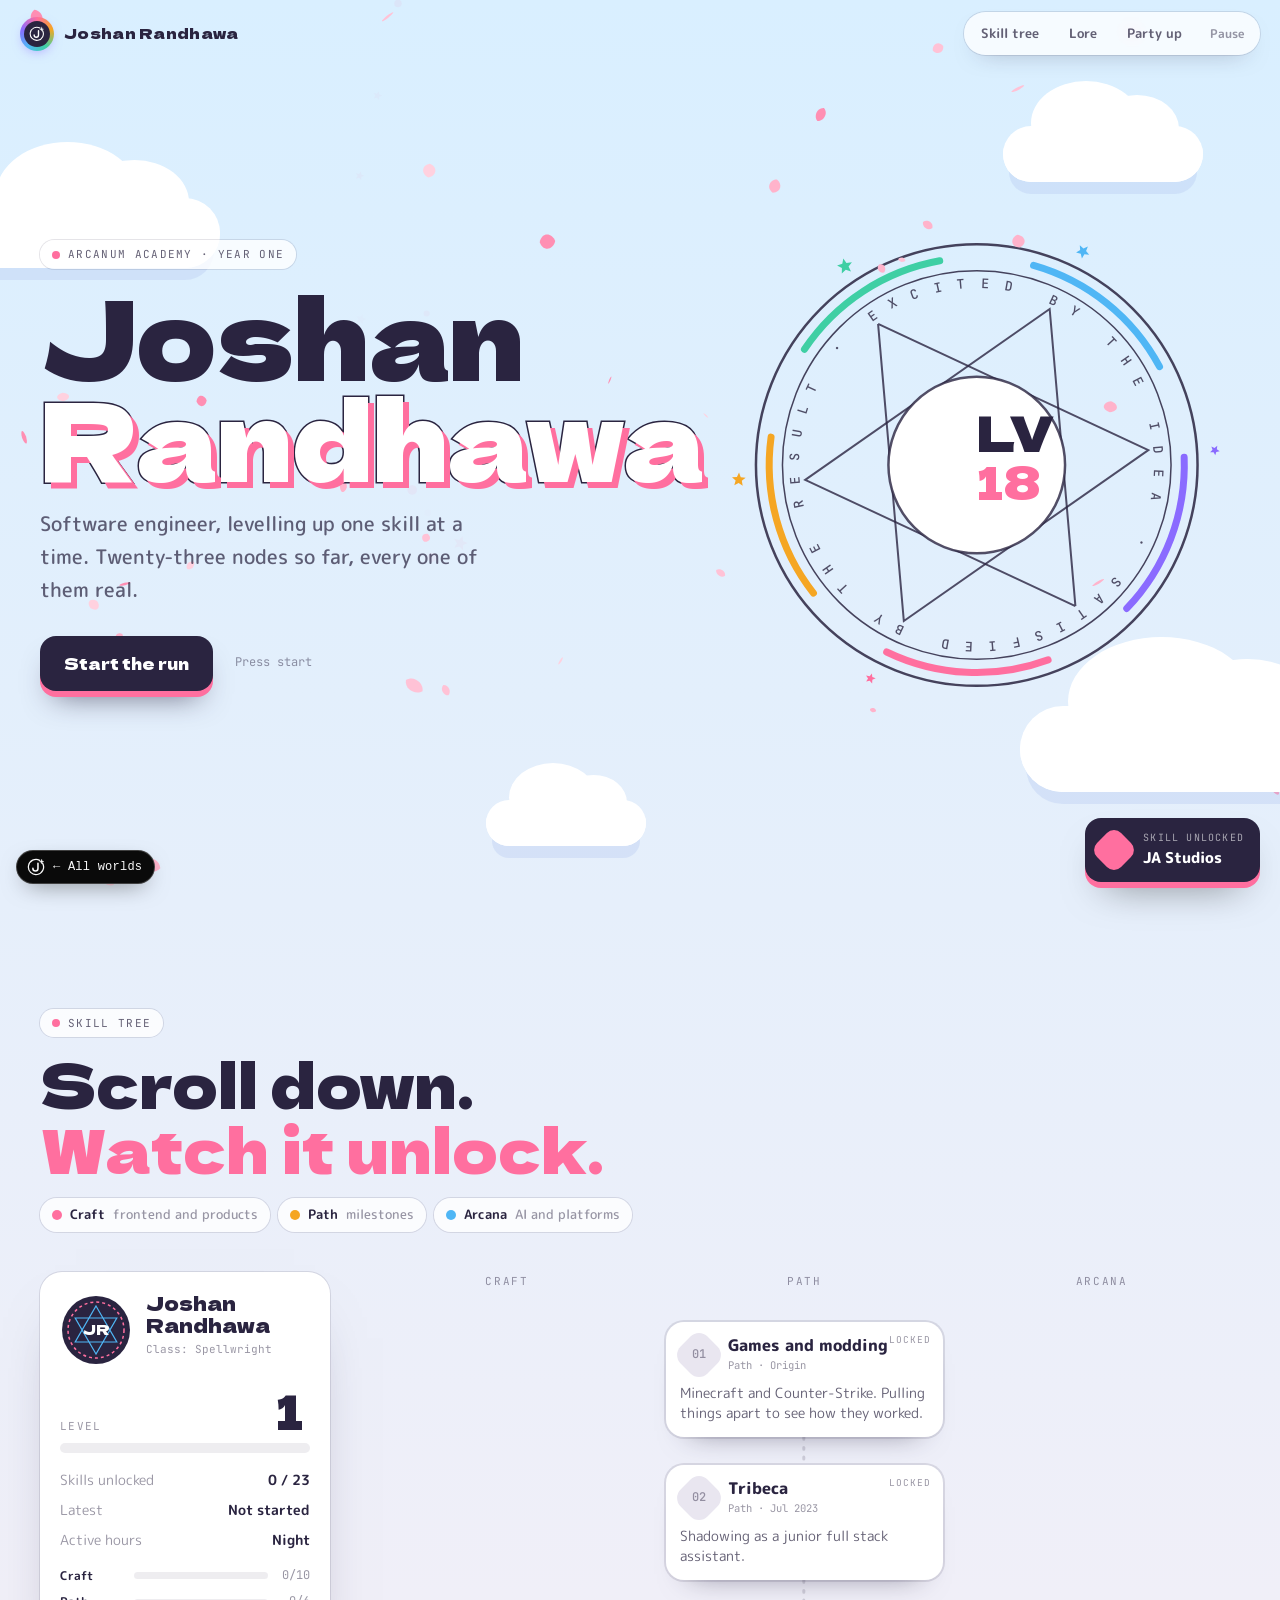
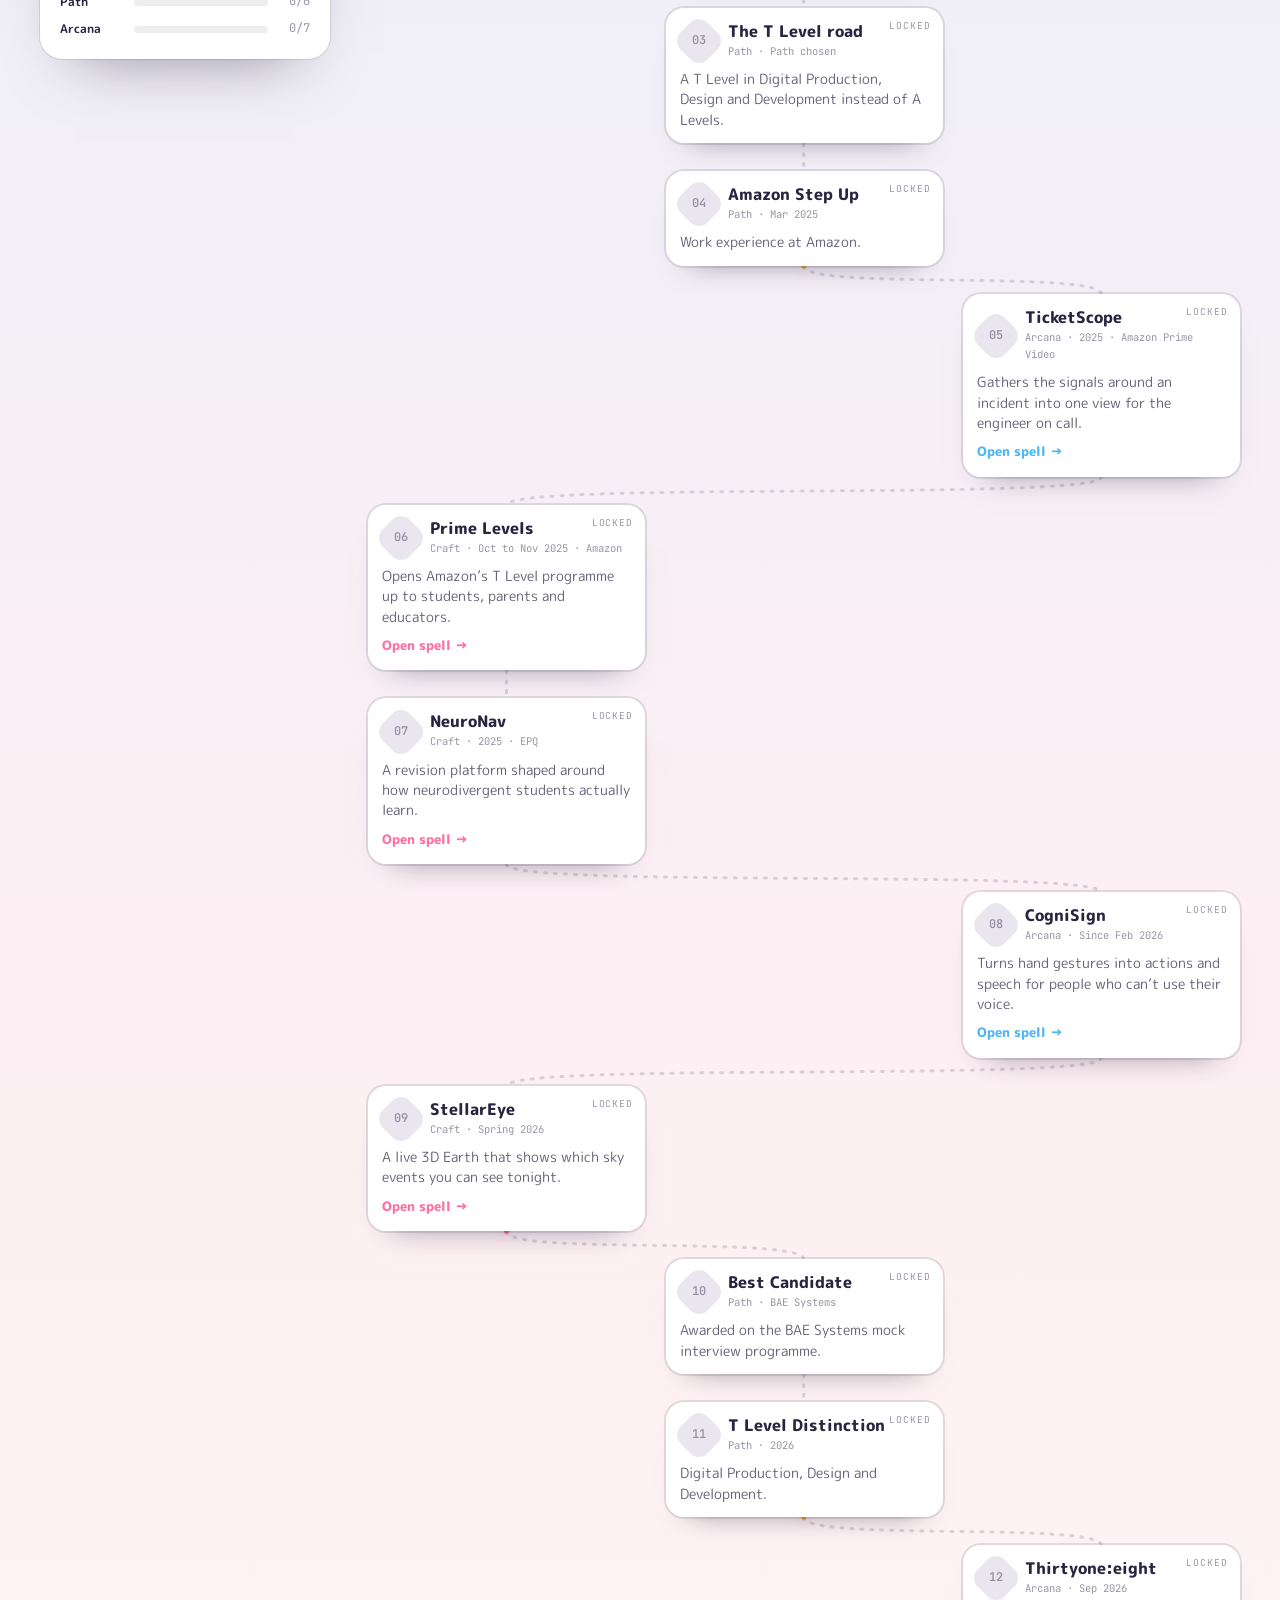
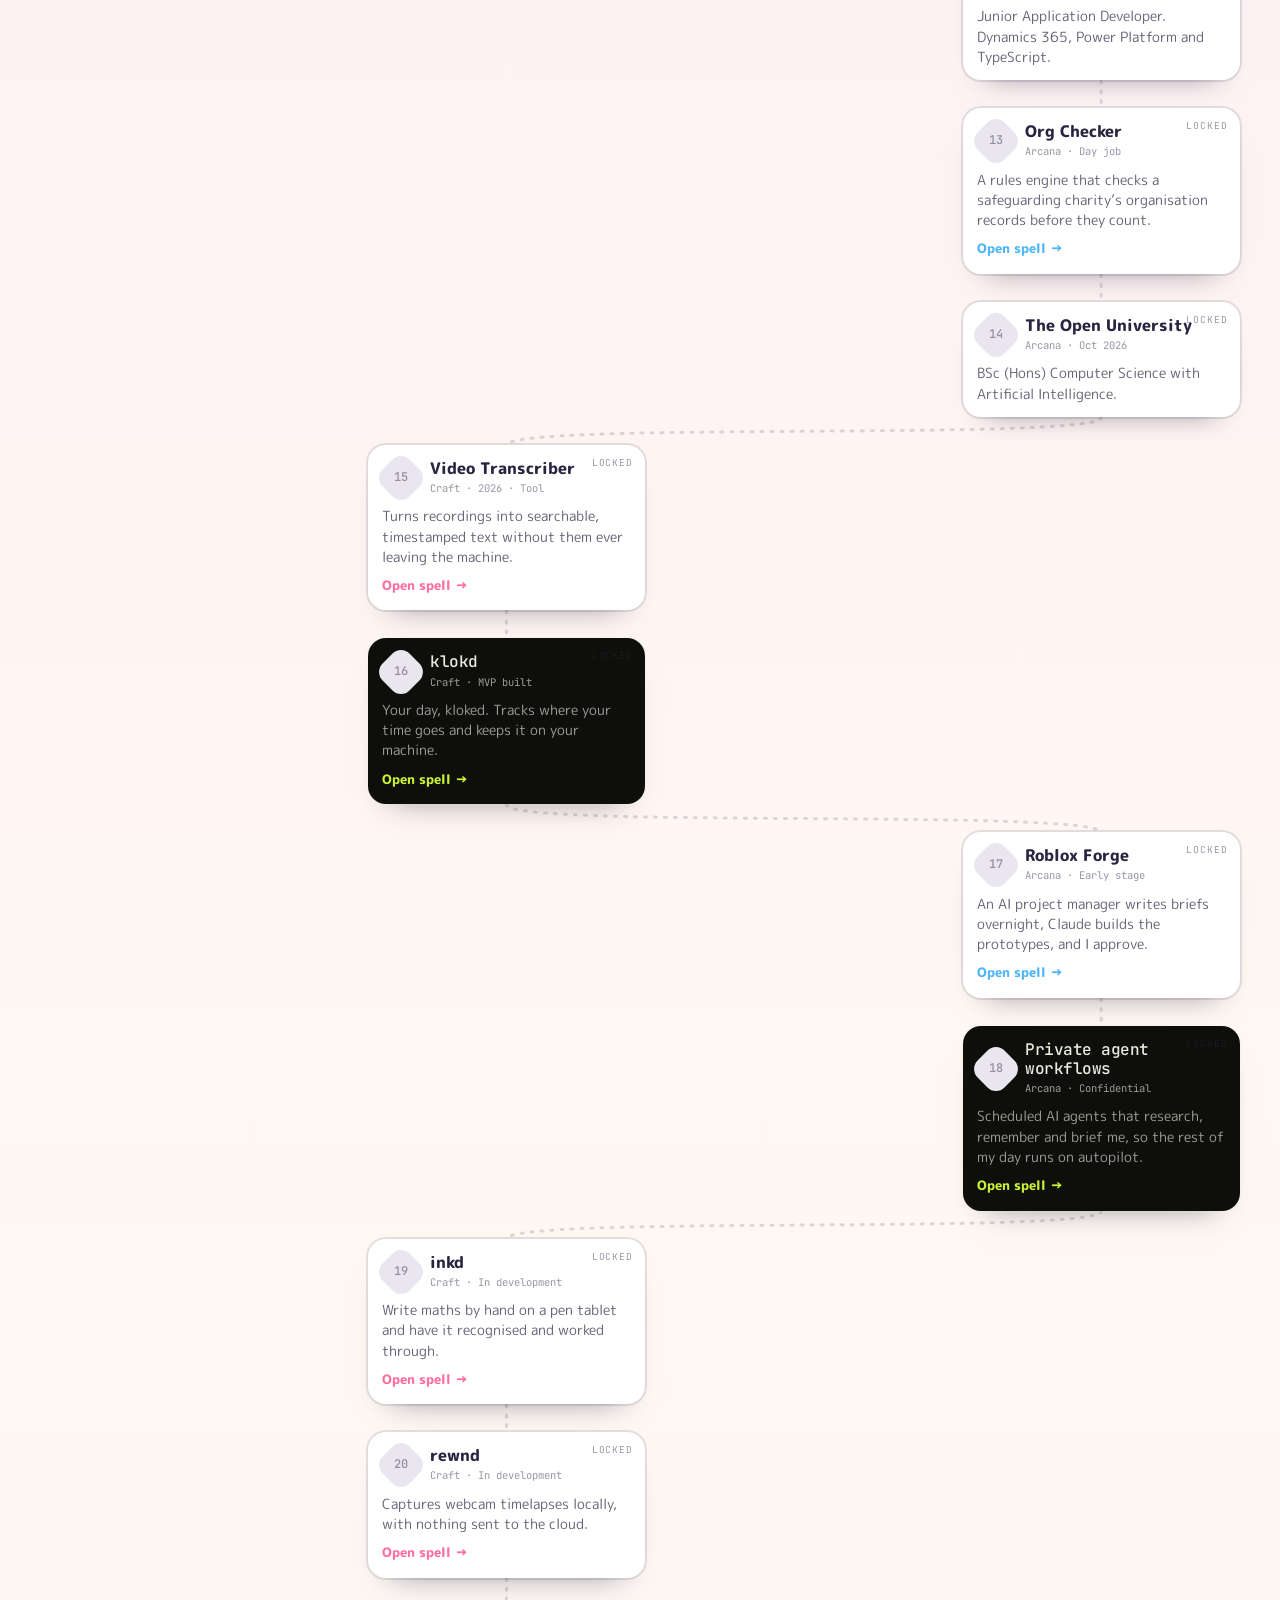
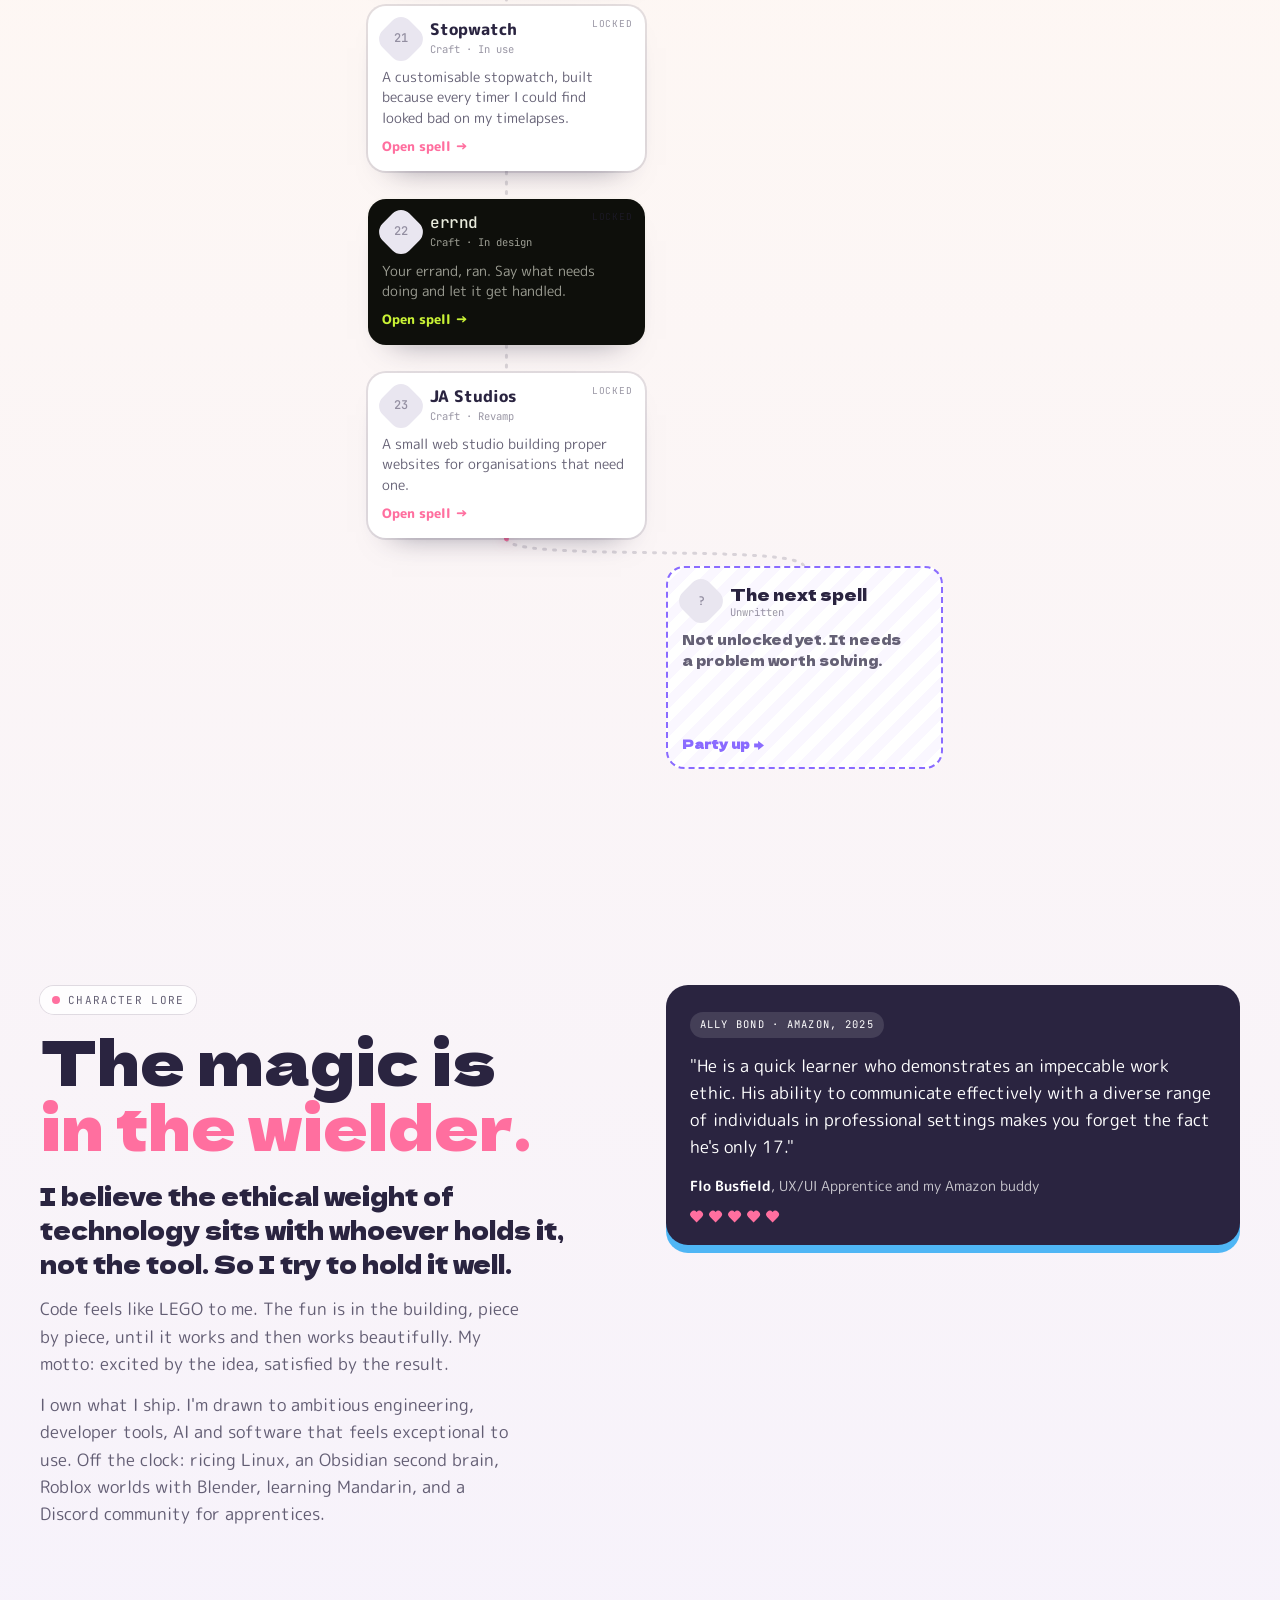
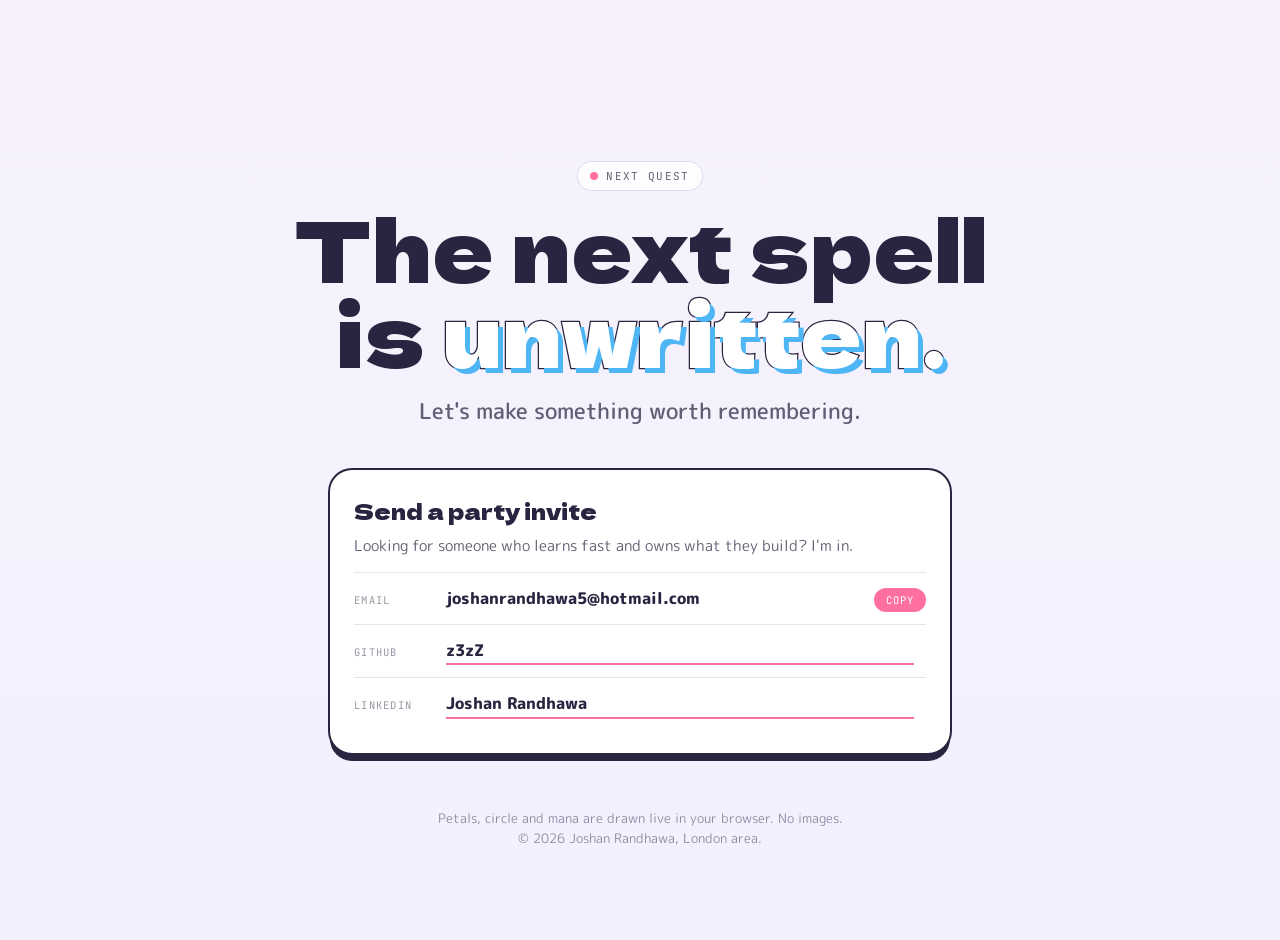
==== academy.html @ 3e271ada "Add Stopwatch and a confidential private-agent-workflows card to every world - Stopwatch: small proj" ====
<!doctype html>
<html lang="en">
<head>
<meta charset="utf-8">
<meta name="viewport" content="width=device-width, initial-scale=1, viewport-fit=cover">
<link rel="icon" type="image/svg+xml" href="data:image/svg+xml,%3Csvg%20xmlns%3D%22http%3A//www.w3.org/2000/svg%22%20viewBox%3D%220%200%2032%2032%22%3E%3Cstyle%3Eg%7Bstroke%3A%230a0a0a%7D.s%7Bfill%3A%230a0a0a%7D%40media%20%28prefers-color-scheme%3Adark%29%7Bg%7Bstroke%3A%23fafafa%7D.s%7Bfill%3A%23fafafa%7D%7D%3C/style%3E%3Cg%20fill%3D%22none%22%20stroke-linecap%3D%22round%22%20stroke-linejoin%3D%22round%22%20stroke-width%3D%222.6%22%3E%3Cpath%20d%3D%22M22.5%204.2A13.5%2013.5%200%201%200%2027.8%209.5%22%20stroke-width%3D%223.2%22/%3E%3Cpath%20d%3D%22M26%202.5l1.1%202.9%202.9%201.1-2.9%201.1-1.1%202.9-1.1-2.9-2.9-1.1%202.9-1.1z%22%20class%3D%22s%22%20stroke-width%3D%22.6%22/%3E%3Cpath%20d%3D%22M19.5%209.5V18.5a4.5%204.5%200%200%201-9%200%22%20stroke-width%3D%223.2%22/%3E%3C/g%3E%3C/svg%3E">
<style>body{margin:0}img{max-width:100%}[hidden]{display:none!important}</style>
<title>Arcanum Academy</title>
<meta name="theme-color" content="#b08a5b">
<link rel="apple-touch-icon" href="/apple-touch-icon.png">
<meta property="og:type" content="website">
<meta property="og:site_name" content="joshan.dev">
<meta property="og:title" content="Academy · Joshan Randhawa">
<meta property="og:description" content="An anime skill tree that unlocks as you scroll and levels you up to twenty-three. One of nine portfolio worlds by Joshan Randhawa.">
<meta property="og:url" content="https://joshan.dev/academy.html">
<meta property="og:image" content="https://joshan.dev/og/academy.png">
<meta property="og:image:width" content="1200">
<meta property="og:image:height" content="630">
<meta property="og:image:alt" content="Academy · Joshan Randhawa">
<meta name="twitter:card" content="summary_large_image">
<meta name="twitter:title" content="Academy · Joshan Randhawa">
<meta name="twitter:description" content="An anime skill tree that unlocks as you scroll and levels you up to twenty-three. One of nine portfolio worlds by Joshan Randhawa.">
<meta name="twitter:image" content="https://joshan.dev/og/academy.png">

<meta name="claude:viewport-fit-sides" content="cover">
<meta name="description" content="Joshan Randhawa, software engineer. A skill tree that unlocks as you scroll, from first mod to level 23.">
<link rel="preconnect" href="https://fonts.googleapis.com">
<link rel="preconnect" href="https://fonts.gstatic.com" crossorigin>
<link rel="stylesheet" href="https://fonts.googleapis.com/css2?family=Dela+Gothic+One&family=JetBrains+Mono:wght@400;500&family=M+PLUS+Rounded+1c:wght@400;500;700;800&display=swap">
<style>
/* Layout: an anime title card, then one long skill tree in three branches (Craft, Path, Arcana). Mana flows down the
   tree as you scroll and each node unlocks when it reaches you; the character card beside it levels from 1 to 18.
   Pastel sky, cel-shaded clouds and drifting petals, drawn on canvas. */
:root{
  --cream:#fff8f2;
  --cream-2:#fdeff4;
  --ink:#2a2440;
  --ink-dim:rgba(42,36,64,.72);
  --ink-faint:rgba(42,36,64,.48);
  --rule:rgba(42,36,64,.12);
  --card:#ffffff;
  --sakura:#ff6f9f;
  --sky:#4fb6f5;
  --gold:#f5a623;
  --mint:#3fcfa4;
  --violet:#8a6bff;
  --f-display:"Dela Gothic One","Arial Black",system-ui,sans-serif;
  --f-body:"M PLUS Rounded 1c",system-ui,-apple-system,"Segoe UI",Roboto,sans-serif;
  --f-mono:"JetBrains Mono",ui-monospace,SFMono-Regular,Menlo,monospace;
  --gutter:max(20px, env(safe-area-inset-left, 0px));
  --gutter-r:max(20px, env(safe-area-inset-right, 0px));
  color-scheme:light;
}
*{box-sizing:border-box}
html{background:var(--cream);scroll-behavior:smooth}
body{background:var(--cream);color:var(--ink);font-family:var(--f-body);font-size:16px;line-height:1.65;-webkit-font-smoothing:antialiased;overflow-x:hidden;
  background-image:linear-gradient(180deg,#d9efff 0%,#fdeff4 34%,var(--cream) 60%,#f3f0ff 100%)}
::selection{background:rgba(255,111,159,.25)}
a{color:inherit}
:focus-visible{outline:3px solid var(--violet);outline-offset:3px;border-radius:6px}
#fx{position:fixed;inset:0;width:100%;height:100%;z-index:1;pointer-events:none}
main{position:relative;z-index:2}
.skip{position:absolute;left:var(--gutter);top:-60px;z-index:60;background:var(--ink);color:#fff;padding:10px 14px;font-size:14px;text-decoration:none}
.skip:focus{top:calc(env(safe-area-inset-top,0px) + 12px)}

.nav{position:fixed;top:0;left:0;right:0;z-index:30;display:flex;align-items:center;justify-content:space-between;gap:16px;
  padding-top:calc(env(safe-area-inset-top,0px) + 12px);padding-bottom:12px;padding-left:var(--gutter);padding-right:var(--gutter-r)}
.mark{display:flex;align-items:center;gap:10px;text-decoration:none;font-family:var(--f-display);font-size:15px;letter-spacing:.02em;white-space:nowrap}
.mark .em{width:34px;height:34px;border-radius:50%;display:grid;place-items:center;background:conic-gradient(from 0deg,var(--sakura),var(--gold),var(--mint),var(--sky),var(--violet),var(--sakura));color:#fff;font-size:12px;box-shadow:0 4px 12px -4px rgba(138,107,255,.6)}
.mark .em span{width:26px;height:26px;border-radius:50%;background:var(--ink);display:grid;place-items:center}
.pill{display:flex;align-items:center;gap:6px;list-style:none;margin:0;padding:5px;border-radius:99px;background:rgba(255,255,255,.75);box-shadow:0 0 0 1px var(--rule),0 10px 24px -16px rgba(42,36,64,.5);backdrop-filter:blur(8px)}
.pill a{display:block;font-weight:700;font-size:13px;text-decoration:none;color:var(--ink-dim);padding:6px 12px;border-radius:99px}
.pill a:hover{color:var(--ink)}
.pill a[aria-current="true"]{background:var(--ink);color:#fff}
@media (max-width:640px){.mark .name{display:none}.pill a{font-size:12px;padding:5px 9px}.pill .opt{display:none}}

section{position:relative;overflow-x:clip;padding-left:var(--gutter);padding-right:var(--gutter-r)}
.wrap{max-width:1200px;margin:0 auto;width:100%}
.eyebrow{display:inline-flex;align-items:center;gap:8px;margin:0 0 14px;padding:5px 12px;border-radius:99px;background:rgba(255,255,255,.8);font-family:var(--f-mono);font-size:11px;letter-spacing:.12em;text-transform:uppercase;color:var(--ink-dim);box-shadow:0 0 0 1px var(--rule)}
.eyebrow i{width:8px;height:8px;border-radius:50%;background:var(--sakura)}
h2.sec{font-family:var(--f-display);font-weight:400;font-size:clamp(34px,4.8vw,64px);line-height:1.05;margin:0;text-wrap:balance}
h2.sec em{font-style:normal;color:var(--sakura)}
.lead{color:var(--ink-dim);font-size:17px;max-width:48ch;margin:14px 0 0}

/* title card */
#title{min-height:100svh;display:flex;align-items:center;padding-block:100px 70px}
.clouds{position:absolute;inset:0;pointer-events:none;overflow:hidden}
.cl{position:absolute;background:#fff;border-radius:999px;box-shadow:0 -10px 0 0 #fff inset,0 18px 0 -6px rgba(180,200,240,.35);transform:translateY(calc(var(--sy,0) * var(--d,0.2) * -1px))}
.cl::before,.cl::after{content:"";position:absolute;background:#fff;border-radius:50%}
.cl::before{width:55%;height:150%;left:14%;bottom:30%}
.cl::after{width:42%;height:120%;right:12%;bottom:35%}
.title{position:relative;display:grid;grid-template-columns:minmax(0,1.1fr) minmax(0,.9fr);gap:30px;align-items:center}
.title h1{font-family:var(--f-display);font-weight:400;font-size:clamp(52px,8.6vw,128px);line-height:.92;letter-spacing:-.01em;margin:0}
.title h1 .a{display:block;color:var(--ink)}
.title h1 .b{display:block;color:#fff;-webkit-text-stroke:3px var(--ink);paint-order:stroke fill;text-shadow:6px 6px 0 var(--sakura)}
.title .sub{font-size:clamp(17px,1.6vw,20px);color:var(--ink-dim);margin:22px 0 0;max-width:34ch;font-weight:500}
.cta{display:flex;flex-wrap:wrap;align-items:center;gap:12px 22px;margin-top:30px}
.start{display:inline-flex;align-items:center;gap:10px;padding:14px 24px;border-radius:16px;background:var(--ink);color:#fff;font-family:var(--f-display);font-size:16px;text-decoration:none;box-shadow:0 6px 0 var(--sakura),0 18px 30px -14px rgba(42,36,64,.7);transition:transform .15s,box-shadow .15s}
.start:hover{transform:translateY(2px);box-shadow:0 4px 0 var(--sakura),0 14px 26px -14px rgba(42,36,64,.7)}
.start:active{transform:translateY(6px);box-shadow:0 0 0 var(--sakura)}
.press{font-family:var(--f-mono);font-size:12px;color:var(--ink-faint);animation:blink 1.4s steps(1) infinite}
@keyframes blink{0%,60%{opacity:1}61%,100%{opacity:.25}}
.circle-slot{aspect-ratio:1;width:100%;max-width:480px;justify-self:center}
@media (max-width:860px){.title{grid-template-columns:1fr}.circle-slot{max-width:300px;grid-row:1;margin-bottom:-10px}}

/* tree */
#tree{padding-block:12vh}
.treehead{max-width:640px;margin-bottom:40px}
.legend{display:flex;flex-wrap:wrap;gap:8px;margin:18px 0 0;padding:0;list-style:none}
.legend li{display:flex;align-items:center;gap:8px;padding:6px 12px;border-radius:99px;background:rgba(255,255,255,.8);box-shadow:0 0 0 1px var(--rule);font-weight:700;font-size:13px}
.legend li i{width:10px;height:10px;border-radius:50%;background:var(--bc)}
.legend li span{font-weight:500;color:var(--ink-faint)}
.treegrid{display:grid;grid-template-columns:290px minmax(0,1fr);gap:clamp(20px,3vw,44px);align-items:start}
.char{position:sticky;top:84px;padding:20px;border-radius:22px;background:var(--card);box-shadow:0 0 0 1px var(--rule),0 30px 60px -36px rgba(42,36,64,.55)}
.char .top{display:flex;align-items:center;gap:14px}
.char svg{width:72px;height:72px;flex:0 0 72px}
.char h3{margin:0;font-family:var(--f-display);font-weight:400;font-size:20px;line-height:1.1}
.char .cls{font-family:var(--f-mono);font-size:11px;color:var(--ink-faint);margin-top:4px}
.lv{display:flex;align-items:baseline;justify-content:space-between;margin-top:18px}
.lv span{font-family:var(--f-mono);font-size:11px;letter-spacing:.12em;text-transform:uppercase;color:var(--ink-faint)}
.lv b{font-family:var(--f-display);font-weight:400;font-size:46px;line-height:1;font-variant-numeric:tabular-nums}
.lv b.bump{animation:bump .5s cubic-bezier(.3,1.6,.5,1)}
@keyframes bump{0%{transform:scale(1)}40%{transform:scale(1.35);color:var(--sakura)}100%{transform:scale(1)}}
.xp{height:10px;border-radius:6px;background:rgba(42,36,64,.08);overflow:hidden;margin-top:8px}
.xp i{display:block;height:100%;width:0;border-radius:6px;background:linear-gradient(90deg,var(--sakura),var(--gold),var(--mint),var(--sky));transition:width .5s}
.stats{margin:16px 0 0;display:grid;gap:8px}
.stats div{display:flex;justify-content:space-between;gap:10px;font-size:13.5px}
.stats dt{color:var(--ink-faint)}
.stats dd{margin:0;font-weight:700;text-align:right}
.bars{margin-top:14px;display:grid;gap:7px}
.bars div{display:grid;grid-template-columns:66px minmax(0,1fr) 34px;gap:8px;align-items:center;font-size:12px;font-weight:700}
.bars .t{height:7px;border-radius:4px;background:rgba(42,36,64,.08);overflow:hidden}
.bars .t i{display:block;height:100%;width:0;background:var(--bc);border-radius:4px;transition:width .5s}
.bars em{font-style:normal;font-family:var(--f-mono);font-weight:400;color:var(--ink-faint);text-align:right;font-variant-numeric:tabular-nums}

.tree{position:relative;list-style:none;margin:0;padding:0;display:grid;grid-template-columns:repeat(3,minmax(0,1fr));column-gap:clamp(12px,1.6vw,22px);row-gap:28px}
.tree svg.links{position:absolute;inset:0;width:100%;height:100%;overflow:visible;pointer-events:none}
.tree svg .base{fill:none;stroke:rgba(42,36,64,.16);stroke-width:3;stroke-dasharray:2 8;stroke-linecap:round}
.tree svg .flow{fill:none;stroke-width:5;stroke-linecap:round;filter:drop-shadow(0 0 6px rgba(255,111,159,.7))}
.colhead{grid-row:1;text-align:center;font-family:var(--f-mono);font-size:11px;letter-spacing:.14em;text-transform:uppercase;color:var(--ink-faint);padding-bottom:4px}
.node{position:relative;z-index:1;grid-column:var(--col);grid-row:var(--row)}
.nc{all:unset;box-sizing:border-box;display:block;width:100%;padding:14px 14px 13px;border-radius:18px;background:var(--card);box-shadow:0 0 0 2px var(--rule),0 18px 30px -24px rgba(42,36,64,.6);transition:box-shadow .3s,transform .3s}
button.nc{cursor:pointer}
button.nc:hover{transform:translateY(-3px)}
button.nc:focus-visible{outline:3px solid var(--violet);outline-offset:3px}
.nc .hd{display:flex;align-items:center;gap:10px}
.gem{flex:0 0 38px;width:38px;height:38px;border-radius:12px;display:grid;place-items:center;background:#e9e6f0;color:rgba(42,36,64,.45);font-family:var(--f-mono);font-size:12px;font-weight:500;transform:rotate(45deg);transition:background .4s,color .4s,box-shadow .4s}
.gem span{transform:rotate(-45deg)}
.nc h3{margin:0;font-weight:800;font-size:16px;line-height:1.2}
.nc .mt{display:block;font-family:var(--f-mono);font-size:10.5px;color:var(--ink-faint);margin-top:2px}
.nc p{margin:9px 0 0;font-size:13.5px;line-height:1.5;color:var(--ink-dim)}
.nc .op{display:inline-block;margin-top:9px;font-weight:800;font-size:12.5px;color:var(--bc)}
.nc .op::after{content:" \2192"}
.lock{position:absolute;top:10px;right:12px;font-family:var(--f-mono);font-size:9.5px;letter-spacing:.1em;text-transform:uppercase;color:var(--ink-faint)}
.node.on .nc{box-shadow:0 0 0 2px var(--bc),0 0 0 6px color-mix(in srgb,var(--bc) 18%,transparent),0 18px 30px -20px color-mix(in srgb,var(--bc) 80%,#000)}
.node.on .gem{background:var(--bc);color:#fff;box-shadow:0 0 18px color-mix(in srgb,var(--bc) 70%,transparent)}
.node.on .lock{display:none}
.node.pop .nc{animation:pop .55s cubic-bezier(.3,1.6,.5,1)}
@keyframes pop{0%{transform:scale(.94)}50%{transform:scale(1.04)}100%{transform:scale(1)}}
.node.final .nc{background:repeating-linear-gradient(135deg,#fff 0 10px,#faf7ff 10px 20px);border:2px dashed var(--violet);box-shadow:none}
.node.final h3{font-family:var(--f-display);font-weight:400}
.b-c{--bc:var(--sakura)}.b-p{--bc:var(--gold)}.b-a{--bc:var(--sky)}
.nc.dkp{background:#0e0f0b;color:#e9ebdd;--rule:rgba(233,235,221,.16)}
.nc.dkp p,.nc.dkp .mt{color:rgba(233,235,221,.65)}
.nc.dkp h3{font-family:var(--f-mono);font-weight:500;letter-spacing:-.03em}
.node.on .nc.dkp{box-shadow:0 0 0 2px #c8f135,0 0 0 6px rgba(200,241,53,.18),0 18px 30px -20px #000}
.node.on .nc.dkp .gem{background:#c8f135;color:#0e0f0b}
.nc.dkp .op{color:#c8f135}
@media (max-width:980px){.treegrid{grid-template-columns:1fr}
  .char{position:sticky;top:62px;z-index:10;padding:10px 14px;border-radius:16px;display:grid;grid-template-columns:auto minmax(0,1fr) auto;gap:12px;align-items:center}
  .char .top svg{width:40px;height:40px;flex-basis:40px}.char .top div{display:none}
  .char .lv{margin:0;flex-direction:column;align-items:flex-end;grid-column:3;grid-row:1}.char .lv b{font-size:28px}
  .char .xp{grid-column:2;grid-row:1;margin:0}
  .char .stats,.char .bars{display:none}}
@media (max-width:720px){
  .tree{grid-template-columns:1fr;row-gap:18px;padding-left:26px}
  .colhead{display:none}
  .node{grid-column:1!important;grid-row:auto!important}
  .tree svg.links{display:none}
  .tree::before{content:"";position:absolute;left:8px;top:0;bottom:0;width:3px;border-radius:2px;background:rgba(42,36,64,.12)}
  .tree::after{content:"";position:absolute;left:8px;top:0;width:3px;height:var(--flowh,0px);border-radius:2px;background:linear-gradient(var(--sakura),var(--gold),var(--sky))}
  .node::before{content:"";position:absolute;left:-23px;top:22px;width:11px;height:11px;border-radius:50%;background:#fff;box-shadow:0 0 0 3px var(--rule)}
  .node.on::before{background:var(--bc);box-shadow:0 0 0 3px color-mix(in srgb,var(--bc) 30%,transparent)}
}

/* lore */
#lore{padding-block:12vh}
.lore{display:grid;grid-template-columns:minmax(0,1fr) minmax(0,1fr);gap:clamp(24px,4vw,60px);align-items:start}
.lore .big{font-family:var(--f-display);font-weight:400;font-size:clamp(20px,1.9vw,26px);line-height:1.4;margin:22px 0 0;max-width:26ch}
.lore p.b{color:var(--ink-dim);font-size:16.5px;max-width:44ch;margin:14px 0 0}
.bond{margin:0;padding:24px 24px 22px;border-radius:22px;background:var(--ink);color:#fff;position:relative;box-shadow:0 8px 0 var(--sky)}
.bond .lbl{display:inline-block;font-family:var(--f-mono);font-size:10.5px;letter-spacing:.12em;text-transform:uppercase;padding:4px 10px;border-radius:99px;background:rgba(255,255,255,.12)}
.bond blockquote{margin:14px 0 0;font-size:17px;line-height:1.6}
.bond figcaption{margin-top:14px;font-size:14px;color:rgba(255,255,255,.75)}
.bond figcaption b{color:#fff}
.hearts{display:flex;gap:5px;margin-top:12px}
.hearts i{width:14px;height:14px;background:var(--sakura);clip-path:path("M7 13 L1.6 7.6 A3.3 3.3 0 0 1 7 2.6 A3.3 3.3 0 0 1 12.4 7.6 Z")}
@media (max-width:860px){.lore{grid-template-columns:1fr}}

/* party */
#party{padding-block:14vh 10vh;text-align:center}
#party .eyebrow{justify-content:center}
.final{font-family:var(--f-display);font-weight:400;font-size:clamp(40px,6.6vw,96px);line-height:1;margin:0 auto;max-width:12ch;text-wrap:balance}
.final em{font-style:normal;color:#fff;-webkit-text-stroke:2.5px var(--ink);paint-order:stroke fill;text-shadow:5px 5px 0 var(--sky)}
.final-sub{font-size:clamp(18px,1.8vw,22px);color:var(--ink-dim);margin:20px 0 0;font-weight:500}
.invite{margin:40px auto 0;max-width:620px;text-align:left;padding:22px 24px;border-radius:22px;background:var(--card);box-shadow:0 0 0 2px var(--ink),0 8px 0 var(--ink)}
.invite h3{margin:0;font-family:var(--f-display);font-weight:400;font-size:22px}
.invite p{margin:6px 0 0;color:var(--ink-dim);font-size:14.5px}
.contact{list-style:none;margin:14px 0 0;padding:0}
.contact li{display:grid;grid-template-columns:80px minmax(0,1fr) auto;gap:12px;align-items:baseline;padding:12px 0;border-top:1px solid var(--rule)}
.c-l{font-family:var(--f-mono);font-size:10.5px;letter-spacing:.12em;text-transform:uppercase;color:var(--ink-faint)}
.c-v{font-weight:800;font-size:16px;text-decoration:none;overflow-wrap:anywhere;user-select:all}
a.c-v{border-bottom:2px solid var(--sakura)}
.copy{font-family:var(--f-mono);font-size:10.5px;letter-spacing:.1em;text-transform:uppercase;color:#fff;background:var(--sakura);border:0;border-radius:99px;padding:5px 12px;cursor:pointer}
.foot{margin:56px auto 0;max-width:52ch;font-size:12.5px;color:var(--ink-faint)}
@media (max-width:480px){.contact li{grid-template-columns:1fr auto}.contact .c-l{grid-column:1/-1}}

.toast{position:fixed;z-index:50;right:var(--gutter-r);bottom:calc(env(safe-area-inset-bottom,0px) + 18px);display:flex;align-items:center;gap:12px;padding:12px 16px 12px 12px;border-radius:16px;background:var(--ink);color:#fff;box-shadow:0 6px 0 var(--sakura),0 20px 40px -20px rgba(0,0,0,.6);transform:translateY(140%);transition:transform .45s cubic-bezier(.3,1.4,.5,1)}
.toast.on{transform:none}
.toast .tg{width:34px;height:34px;border-radius:10px;background:var(--tc,var(--sakura));transform:rotate(45deg);flex:0 0 34px}
.toast small{display:block;font-family:var(--f-mono);font-size:10px;letter-spacing:.12em;text-transform:uppercase;color:rgba(255,255,255,.6)}
.toast b{display:block;font-weight:800;font-size:14.5px}
.is-still .press{animation:none}
@media (prefers-reduced-motion:reduce){html{scroll-behavior:auto}.press,.lv b.bump,.node.pop .nc{animation:none}.toast{transition:none}.cl{transform:none}}
/* shared project sheet; each build sets these tokens on .sheet */
.sheet{--el:#2d5bff;--sh-bg:#fbfcfd;--sh-fg:#12151b;--sh-dim:rgba(18,21,27,.62);--sh-rule:rgba(18,21,27,.12);--sh-title:inherit;--sh-tw:600;--sh-ls:-.02em;--sh-tt:none;--sh-r:18px;--sh-br:999px;--sh-mono:ui-monospace,SFMono-Regular,Menlo,monospace;--sh-back:rgba(220,228,240,.55);
  --viz-bg:#0f1524;--viz-a:var(--el);--viz-b:#eef1f6;
  border:0;padding:0;margin:auto;width:min(1060px,calc(100% - 32px));max-width:none;max-height:calc(100dvh - 48px);overflow:auto;border-radius:var(--sh-r);background:var(--sh-bg);color:var(--sh-fg);box-shadow:0 0 0 1.5px var(--el),0 60px 120px -40px rgba(18,21,27,.6)}
.sheet[open]{animation:sh-in .6s cubic-bezier(.2,.75,.1,1)}
@keyframes sh-in{from{opacity:0;transform:scale(.95) translateY(10px);filter:blur(4px)}to{opacity:1;transform:none;filter:none}}
.sheet::backdrop{background:var(--sh-back);backdrop-filter:blur(3px)}
.sheet.dk{--sh-bg:#0e0f0b;--sh-fg:#e9ebdd;--sh-dim:rgba(233,235,221,.6);--sh-rule:rgba(233,235,221,.14);--viz-bg:#070806;--viz-b:#e9ebdd}
.sheet.ja{--sh-bg:#1d2a44;--sh-fg:#f2ebe4;--sh-dim:rgba(242,235,228,.62);--sh-rule:rgba(242,235,228,.16);--viz-bg:#121a2d;--viz-b:#f2ebe4}
.sheet-grid{display:grid;grid-template-columns:minmax(0,.85fr) minmax(0,1.15fr);min-height:min(600px,calc(100dvh - 48px))}
.sheet-viz{margin:0;background:var(--viz-bg);display:grid;place-items:center;padding:clamp(24px,4vw,52px)}
.sheet-viz svg{width:100%;max-width:400px;height:auto;display:block}
.sheet-body{padding:clamp(28px,4.5vw,56px);display:flex;flex-direction:column;min-width:0}
.sh-eyebrow{margin:0;font-family:var(--sh-mono);font-size:11px;letter-spacing:.14em;text-transform:uppercase;color:var(--sh-dim);display:flex;align-items:center;gap:10px}
.sh-eyebrow::before{content:"";width:10px;height:10px;border-radius:50%;background:var(--el);flex:0 0 10px}
.sheet h2{font-family:var(--sh-title);font-weight:var(--sh-tw);font-size:clamp(30px,3.8vw,48px);line-height:1.04;letter-spacing:var(--sh-ls);text-transform:var(--sh-tt);margin:14px 0 0}
.sheet.dk h2{font-family:"JetBrains Mono",var(--sh-mono);font-weight:500;letter-spacing:-.03em;text-transform:none}
.sheet.ja h2{font-family:Georgia,"Times New Roman",serif;font-weight:400;letter-spacing:.01em;text-transform:none}
.sh-lede{font-size:clamp(17px,1.5vw,19px);line-height:1.5;margin:14px 0 0;max-width:42ch}
.sheet.dk .sh-lede{font-family:"JetBrains Mono",var(--sh-mono);font-size:16px;color:var(--el)}
.sh-stats{display:flex;flex-wrap:wrap;gap:8px;margin:20px 0 0;padding:0;list-style:none}
.sh-stats li{font-family:var(--sh-mono);font-size:11px;padding:5px 10px;border-radius:var(--sh-br);box-shadow:0 0 0 1px var(--el)}
.sh-facts{margin:24px 0 0;display:grid}
.sh-facts div{display:grid;grid-template-columns:110px minmax(0,1fr);gap:16px;padding:13px 0;border-top:1px solid var(--sh-rule)}
.sh-facts dt{font-family:var(--sh-mono);font-size:10.5px;letter-spacing:.12em;text-transform:uppercase;color:var(--sh-dim);padding-top:3px}
.sh-facts dd{margin:0;font-size:15.5px;line-height:1.6}
.sh-note{display:flex;gap:12px;margin:18px 0 0;font-size:13.5px;color:var(--sh-dim)}
.sh-note::before{content:"";flex:0 0 9px;height:9px;margin-top:6px;transform:rotate(45deg);background:var(--el)}
.sh-nav{margin-top:auto;padding-top:30px;display:flex;align-items:center;justify-content:space-between;gap:12px}
.sh-btn{font-family:var(--sh-mono);font-size:11px;letter-spacing:.12em;text-transform:uppercase;color:var(--sh-fg);background:none;border:1px solid var(--sh-rule);border-radius:var(--sh-br);padding:9px 16px;cursor:pointer}
.sh-btn:hover{border-color:var(--el)}
.sh-count{font-family:var(--sh-mono);font-size:11px;color:var(--sh-dim);font-variant-numeric:tabular-nums}
.sh-close{position:absolute;top:14px;right:14px;font-family:var(--sh-mono);font-size:10.5px;letter-spacing:.12em;text-transform:uppercase;color:#eef1f6;background:rgba(0,0,0,.42);border:1px solid rgba(255,255,255,.25);border-radius:var(--sh-br);padding:7px 13px;cursor:pointer}
.sheet-body.swap{animation:sh-swap .45s ease both}
@keyframes sh-swap{from{opacity:.3;transform:translateY(6px)}to{opacity:1;transform:none}}
@media (max-width:760px){
  .sheet{width:100%;margin:auto 0 0;max-height:92dvh;border-radius:var(--sh-r) var(--sh-r) 0 0}
  .sheet-grid{grid-template-columns:1fr;min-height:0}
  .sheet-viz{height:200px;padding:18px}.sheet-viz svg{height:100%;width:auto}
  .sh-facts div{grid-template-columns:1fr;gap:3px}
  .sheet-body{padding-bottom:calc(env(safe-area-inset-bottom,0px) + 26px)}
}
@media (prefers-reduced-motion:reduce){.sheet[open],.sheet-body.swap{animation:none}}

.sheet{--sh-bg:#fff;--sh-fg:var(--ink);--sh-dim:var(--ink-dim);--sh-rule:var(--rule);--sh-title:var(--f-display);--sh-tw:400;--sh-ls:0;--sh-r:24px;--sh-mono:var(--f-mono);--sh-back:rgba(220,210,245,.5);--viz-bg:#2a2440;box-shadow:0 0 0 2px var(--ink),0 10px 0 var(--el),0 60px 120px -40px rgba(42,36,64,.6)}
</style>

<canvas id="fx" aria-hidden="true"></canvas>
<a class="skip" href="#tree">Skip to the skill tree</a>

<header class="nav">
  <a class="mark" href="#title" aria-label="Joshan Randhawa, back to the title"><span class="em" aria-hidden="true"><span><svg style="width:1.3em;height:1.3em;display:block;margin:auto" viewBox="0 0 32 32" fill="none" stroke="currentColor" stroke-linecap="round" stroke-linejoin="round"><path d="M22.5 4.2A13.5 13.5 0 1 0 27.8 9.5" stroke-width="2.2"/><path d="M26 2.5l1.1 2.9 2.9 1.1-2.9 1.1-1.1 2.9-1.1-2.9-2.9-1.1 2.9-1.1z" fill="currentColor" stroke-width=".6"/><path d="M19.5 9.5V18.5a4.5 4.5 0 0 1-9 0" stroke-width="2.8"/></svg></span></span><span class="name">Joshan Randhawa</span></a>
  <nav aria-label="Sections"><ul class="pill">
    <li><a href="#tree" data-i="1">Skill tree</a></li>
    <li class="opt"><a href="#lore" data-i="2">Lore</a></li>
    <li><a href="#party" data-i="3">Party up</a></li>
    <li><button class="still" id="still" type="button" aria-pressed="false" style="font:700 12px var(--f-body);color:var(--ink-faint);background:none;border:0;padding:6px 10px;cursor:pointer">Pause</button></li>
  </ul></nav>
</header>

<main>
  <section id="title" aria-label="Title">
    <div class="clouds" aria-hidden="true">
      <span class="cl" style="width:260px;height:70px;left:-40px;top:22%;--d:.25"></span>
      <span class="cl" style="width:200px;height:56px;right:6%;top:14%;--d:.4"></span>
      <span class="cl" style="width:340px;height:86px;right:-80px;bottom:12%;--d:.15"></span>
      <span class="cl" style="width:160px;height:46px;left:38%;bottom:6%;--d:.35"></span>
    </div>
    <div class="wrap title">
      <div>
        <p class="eyebrow"><i aria-hidden="true"></i>Arcanum Academy · Year one</p>
        <h1><span class="a">Joshan</span><span class="b">Randhawa</span></h1>
        <p class="sub">Software engineer, levelling up one skill at a time. Twenty-three nodes so far, every one of them real.</p>
        <div class="cta"><a class="start" href="#tree">Start the run</a><span class="press">Press start</span></div>
      </div>
      <div class="circle-slot" id="cslot" aria-hidden="true"></div>
    </div>
  </section>

  <section id="tree" aria-labelledby="tree-h">
    <div class="wrap">
      <div class="treehead">
        <p class="eyebrow"><i aria-hidden="true"></i>Skill tree</p>
        <h2 class="sec" id="tree-h">Scroll down. <em>Watch it unlock.</em></h2>
        <ul class="legend">
          <li style="--bc:var(--sakura)"><i aria-hidden="true"></i>Craft <span>frontend and products</span></li>
          <li style="--bc:var(--gold)"><i aria-hidden="true"></i>Path <span>milestones</span></li>
          <li style="--bc:var(--sky)"><i aria-hidden="true"></i>Arcana <span>AI and platforms</span></li>
        </ul>
      </div>
      <div class="treegrid">
        <aside class="char" aria-label="Character card">
          <div class="top">
            <svg viewBox="0 0 72 72" aria-hidden="true"><circle cx="36" cy="36" r="34" fill="#2a2440"/><circle cx="36" cy="36" r="28" fill="none" stroke="#ff6f9f" stroke-width="1.5" stroke-dasharray="3 3"/><path d="M36 12 L56.8 48 L15.2 48 Z M36 60 L15.2 24 L56.8 24 Z" fill="none" stroke="#4fb6f5" stroke-width="1.2"/><text x="36" y="41" text-anchor="middle" font-family="Dela Gothic One, sans-serif" font-size="15" fill="#fff">JR</text></svg>
            <div><h3>Joshan Randhawa</h3><p class="cls">Class: Spellwright</p></div>
          </div>
          <div class="lv"><span>Level</span><b id="lvl">1</b></div>
          <div class="xp"><i id="xpb"></i></div>
          <dl class="stats">
            <div><dt>Skills unlocked</dt><dd id="cnt">0 / 18</dd></div>
            <div><dt>Latest</dt><dd id="latest">Not started</dd></div>
            <div><dt>Active hours</dt><dd>Night</dd></div>
          </dl>
          <div class="bars">
            <div style="--bc:var(--sakura)"><span>Craft</span><span class="t"><i id="bc"></i></span><em id="nc">0/7</em></div>
            <div style="--bc:var(--gold)"><span>Path</span><span class="t"><i id="bp"></i></span><em id="np">0/6</em></div>
            <div style="--bc:var(--sky)"><span>Arcana</span><span class="t"><i id="ba"></i></span><em id="na">0/5</em></div>
          </div>
        </aside>
        <ol class="tree" id="treeList">
          <li class="colhead" style="grid-column:1" aria-hidden="true">Craft</li>
          <li class="colhead" style="grid-column:2" aria-hidden="true">Path</li>
          <li class="colhead" style="grid-column:3" aria-hidden="true">Arcana</li>
        </ol>
      </div>
    </div>
  </section>

  <section id="lore" aria-labelledby="lore-h">
    <div class="wrap lore">
      <div>
        <p class="eyebrow"><i aria-hidden="true"></i>Character lore</p>
        <h2 class="sec" id="lore-h">The magic is <em>in the wielder.</em></h2>
        <p class="big">I believe the ethical weight of technology sits with whoever holds it, not the tool. So I try to hold it well.</p>
        <p class="b">Code feels like LEGO to me. The fun is in the building, piece by piece, until it works and then works beautifully. My motto: excited by the idea, satisfied by the result.</p>
        <p class="b">I own what I ship. I'm drawn to ambitious engineering, developer tools, AI and software that feels exceptional to use. Off the clock: ricing Linux, an Obsidian second brain, Roblox worlds with Blender, learning Mandarin, and a Discord community for apprentices.</p>
      </div>
      <figure class="bond">
        <span class="lbl">Ally bond · Amazon, 2025</span>
        <blockquote>"He is a quick learner who demonstrates an impeccable work ethic. His ability to communicate effectively with a diverse range of individuals in professional settings makes you forget the fact he's only 17."</blockquote>
        <figcaption><b>Flo Busfield</b>, UX/UI Apprentice and my Amazon buddy</figcaption>
        <div class="hearts" aria-hidden="true"><i></i><i></i><i></i><i></i><i></i></div>
      </figure>
    </div>
  </section>

  <section id="party" aria-labelledby="party-h">
    <div class="wrap">
      <p class="eyebrow"><i aria-hidden="true"></i>Next quest</p>
      <h2 class="final" id="party-h">The next spell is <em>unwritten.</em></h2>
      <p class="final-sub">Let's make something worth remembering.</p>
      <div class="invite">
        <h3>Send a party invite</h3>
        <p>Looking for someone who learns fast and owns what they build? I'm in.</p>
        <ul class="contact">
          <li><span class="c-l">Email</span><span class="c-v" id="email">joshanrandhawa5@hotmail.com</span><button class="copy" id="copy" type="button">Copy</button></li>
          <li><span class="c-l">GitHub</span><a class="c-v" href="https://github.com/z3zZ" target="_blank" rel="noopener">z3zZ</a><span></span></li>
          <li><span class="c-l">LinkedIn</span><a class="c-v" href="https://www.linkedin.com/in/joshan-randhawa/" target="_blank" rel="noopener">Joshan Randhawa</a><span></span></li>
        </ul>
      </div>
      <p class="foot">Petals, circle and mana are drawn live in your browser. No images. © 2026 Joshan Randhawa, London area.</p>
    </div>
  </section>
</main>
<div class="toast" id="toast" role="status" aria-live="polite"><span class="tg" aria-hidden="true"></span><span><small>Skill unlocked</small><b id="toast-t"></b></span></div>

<dialog class="sheet" id="sheet" aria-labelledby="sh-title">
  <div class="sheet-grid">
    <figure class="sheet-viz" id="sh-viz" aria-hidden="true"></figure>
    <div class="sheet-body" id="sh-body">
      <p class="sh-eyebrow" id="sh-context"></p>
      <h2 id="sh-title"></h2>
      <p class="sh-lede" id="sh-lede"></p>
      <ul class="sh-stats" id="sh-stats"></ul>
      <dl class="sh-facts" id="sh-facts"></dl>
      <p class="sh-note" id="sh-note" hidden></p>
      <div class="sh-nav"><button class="sh-btn" id="sh-prev" type="button">Previous</button><span class="sh-count" id="sh-count"></span><button class="sh-btn" id="sh-next" type="button">Next</button></div>
    </div>
  </div>
  <button class="sh-close" id="sh-close" type="button">Close</button>
</dialog>

<script src="/arcana.js"></script>
<script>
(function(){
'use strict';
var A=window.ARC,clamp=A.clamp,ss=A.ss;
var still=A.rmq.matches;
var $=function(id){return document.getElementById(id);};
var BR={c:{col:1,name:'Craft',color:'#ff6f9f'},p:{col:2,name:'Path',color:'#f5a623'},a:{col:3,name:'Arcana',color:'#4fb6f5'}};
var NODES=[
 {b:'p',t:'Games and modding',m:'Origin',d:'Minecraft and Counter-Strike. Pulling things apart to see how they worked.',g:'01'},
 {b:'p',t:'Tribeca',m:'Jul 2023',d:'Shadowing as a junior full stack assistant.',g:'02'},
 {b:'p',t:'The T Level road',m:'Path chosen',d:'A T Level in Digital Production, Design and Development instead of A Levels.',g:'03'},
 {b:'p',t:'Amazon Step Up',m:'Mar 2025',d:'Work experience at Amazon.',g:'04'},
 {b:'a',id:'ticketscope',m:'2025 · Amazon Prime Video',g:'05'},
 {b:'c',id:'primelevels',m:'Oct to Nov 2025 · Amazon',g:'06'},
 {b:'c',id:'neuronav',m:'2025 · EPQ',g:'07'},
 {b:'a',id:'cognisign',m:'Since Feb 2026',g:'08'},
 {b:'c',id:'stellareye',m:'Spring 2026',g:'09'},
 {b:'p',t:'Best Candidate',m:'BAE Systems',d:'Awarded on the BAE Systems mock interview programme.',g:'10'},
 {b:'p',t:'T Level Distinction',m:'2026',d:'Digital Production, Design and Development.',g:'11'},
 {b:'a',t:'Thirtyone:eight',m:'Sep 2026',d:'Junior Application Developer. Dynamics 365, Power Platform and TypeScript.',g:'12'},
 {b:'a',id:'orgchecker',m:'Day job',g:'13'},
 {b:'a',t:'The Open University',m:'Oct 2026',d:'BSc (Hons) Computer Science with Artificial Intelligence.',g:'14'},
 {b:'c',id:'transcriber',m:'2026 · Tool',g:'15'},
 {b:'c',id:'klokd',m:'MVP built',g:'16'},
 {b:'a',id:'forge',m:'Early stage',g:'17'},
 {b:'a',id:'agents',m:'Confidential',g:'18'},
 {b:'c',id:'inkd',m:'In development',g:'19'},
 {b:'c',id:'rewnd',m:'In development',g:'20'},
 {b:'c',id:'stopwatch',m:'In use',g:'21'},
 {b:'c',id:'errnd',m:'In design',g:'22'},
 {b:'c',id:'ja',m:'Revamp',g:'23'}
];
/* count per branch for the bars */
var TOT={c:0,p:0,a:0};NODES.forEach(function(n){TOT[n.b]++;});
$('nc').textContent='0/'+TOT.c;$('np').textContent='0/'+TOT.p;$('na').textContent='0/'+TOT.a;
var PIDS=NODES.filter(function(n){return n.id;}).map(function(n){return n.id;});
var openSheet=A.initSheet(PIDS);

var list=$('treeList');
NODES.forEach(function(n,i){var p=n.id?A.P[n.id]:null;var li=document.createElement('li');
  li.className='node b-'+n.b;li.style.setProperty('--col',BR[n.b].col);li.style.setProperty('--row',i+2);li.dataset.i=i;
  var title=p?p.name:n.t,desc=p?p.fx:n.d;var tag=p?'button':'div';
  li.innerHTML='<'+tag+' class="nc'+(p&&p.dk?' dkp':'')+'"'+(p?' type="button" aria-haspopup="dialog"':'')+'><span class="lock" aria-hidden="true">Locked</span><span class="hd"><span class="gem" aria-hidden="true"><span>'+n.g+'</span></span><span><h3>'+A.esc(title)+'</h3><span class="mt">'+A.esc(BR[n.b].name)+' · '+A.esc(n.m)+'</span></span></span><p>'+A.esc(desc)+'</p>'+(p?'<span class="op">Open spell</span>':'')+'</'+tag+'>';
  if(p)li.firstChild.addEventListener('click',function(e){openSheet(n.id,e.currentTarget);});
  list.appendChild(li);n.el=li;});
var fin=document.createElement('li');fin.className='node final b-c';fin.style.setProperty('--col',2);fin.style.setProperty('--row',NODES.length+2);
fin.innerHTML='<a class="nc" href="#party" style="text-decoration:none"><span class="hd"><span class="gem" aria-hidden="true"><span>?</span></span><span><h3>The next spell</h3><span class="mt">Unwritten</span></span></span><p>Not unlocked yet. It needs a problem worth solving.</p><span class="op" style="color:#8a6bff">Party up</span></a>';
list.appendChild(fin);

/* connectors */
var NS='http://www.w3.org/2000/svg',svg=document.createElementNS(NS,'svg');svg.setAttribute('class','links');svg.setAttribute('aria-hidden','true');list.insertBefore(svg,list.firstChild);
var defs=document.createElementNS(NS,'defs');svg.appendChild(defs);
var SEG=[];
function layout(){
  while(svg.childNodes.length>1)svg.removeChild(svg.lastChild);defs.innerHTML='';SEG=[];
  if(window.innerWidth<=720)return;
  var lr=list.getBoundingClientRect();svg.setAttribute('viewBox','0 0 '+lr.width+' '+lr.height);
  var els=NODES.map(function(n){return n.el;}).concat([fin]);
  var pts=els.map(function(el){var r=el.getBoundingClientRect();return{x:r.left-lr.left+r.width/2,top:r.top-lr.top,bot:r.bottom-lr.top,cy:r.top-lr.top+r.height/2};});
  for(var i=0;i<pts.length-1;i++){var a=pts[i],b=pts[i+1];var x0=a.x,y0=a.bot,x1=b.x,y1=b.top;var my=(y0+y1)/2;
    var d='M'+x0+' '+y0+' C'+x0+' '+(my+10)+' '+x1+' '+(my-10)+' '+x1+' '+y1;
    var ca=(NODES[i]?BR[NODES[i].b].color:'#8a6bff'),cb=(NODES[i+1]?BR[NODES[i+1].b].color:'#8a6bff');
    var gid='g'+i,lg=document.createElementNS(NS,'linearGradient');lg.setAttribute('id',gid);lg.setAttribute('gradientUnits','userSpaceOnUse');lg.setAttribute('x1',x0);lg.setAttribute('y1',y0);lg.setAttribute('x2',x1);lg.setAttribute('y2',y1);
    lg.innerHTML='<stop offset="0" stop-color="'+ca+'"/><stop offset="1" stop-color="'+cb+'"/>';defs.appendChild(lg);
    var base=document.createElementNS(NS,'path');base.setAttribute('d',d);base.setAttribute('class','base');svg.appendChild(base);
    var fl=document.createElementNS(NS,'path');fl.setAttribute('d',d);fl.setAttribute('class','flow');fl.setAttribute('stroke','url(#'+gid+')');svg.appendChild(fl);
    var L=fl.getTotalLength();fl.style.strokeDasharray=L;fl.style.strokeDashoffset=L;SEG.push({el:fl,L:L,y0:y0,y1:y1});}
}

/* ---------- unlocking ---------- */
var unlocked=0,cntEl=$('cnt'),lvl=$('lvl'),xpb=$('xpb'),latest=$('latest'),toastEl=$('toast'),toastT=$('toast-t'),tt=0,lastLv=1;
function setLevel(n){var L=Math.max(1,n);lvl.textContent=L;if(L!==lastLv&&!still){lvl.classList.remove('bump');void lvl.offsetWidth;lvl.classList.add('bump');}lastLv=L;
  xpb.style.width=(n/NODES.length*100).toFixed(1)+'%';cntEl.textContent=n+' / '+NODES.length;}
function toast(n){var p=n.id?A.P[n.id]:null;toastT.textContent=(p?p.name:n.t);toastEl.style.setProperty('--tc',BR[n.b].color);toastEl.classList.add('on');clearTimeout(tt);tt=setTimeout(function(){toastEl.classList.remove('on');},2200);}
function update(){
  var tip=window.innerHeight*.66;var lr=list.getBoundingClientRect();var tipY=tip-lr.top;
  var count=0,newest=null,per={c:0,p:0,a:0};
  NODES.forEach(function(n){var r=n.el.getBoundingClientRect();var on=r.top+Math.min(60,r.height/2)<tip;
    if(on){count++;per[n.b]++;newest=n;}
    if(on&&!n.on){n.on=true;n.el.classList.add('on');if(!still&&n.seen!==true){n.el.classList.add('pop');burst(r.left+30,r.top+28,BR[n.b].color);}n.seen=true;}
    else if(!on&&n.on){n.on=false;n.el.classList.remove('on','pop');}});
  if(count!==unlocked){if(count>unlocked&&newest)toast(newest);unlocked=count;setLevel(count);latest.textContent=newest?(newest.id?A.P[newest.id].name:newest.t):'Not started';
    ['c','p','a'].forEach(function(b){$('b'+b).style.width=(per[b]/TOT[b]*100).toFixed(0)+'%';$('n'+b).textContent=per[b]+'/'+TOT[b];});}
  SEG.forEach(function(s){var t=clamp((tipY-s.y0)/Math.max(1,s.y1-s.y0),0,1);s.el.style.strokeDashoffset=(s.L*(1-t)).toFixed(1);});
  list.style.setProperty('--flowh',clamp(tipY,0,lr.height).toFixed(0)+'px');
}

/* ---------- canvas: petals, title circle, unlock bursts ---------- */
var cv=$('fx'),ctx=cv.getContext('2d'),W=0,H=0,DPR=1,PET=[],BUR=[],t=0,px=-999,py=-999;
var PCOL=['#ffb3cb','#ff8fb3','#ffd1df','#ffc2d6'];
function seed(){PET=[];var n=W<760?18:38;for(var i=0;i<n;i++)PET.push(newPet(Math.random()*H));}
function newPet(y){return{x:Math.random()*W,y:y===undefined?-20:y,s:5+Math.random()*7,vy:22+Math.random()*30,vx:10+Math.random()*24,rot:Math.random()*6.28,vr:(Math.random()-.5)*2.4,ph:Math.random()*6.28,c:PCOL[Math.floor(Math.random()*4)]};}
function resize(){W=window.innerWidth;H=window.innerHeight;DPR=Math.min(window.devicePixelRatio||1,1.75);cv.width=Math.round(W*DPR);cv.height=Math.round(H*DPR);seed();layout();update();}
function burst(x,y,c){for(var i=0;i<22;i++){var a=i/22*6.283+Math.random()*.3,sp=90+Math.random()*120;BUR.push({x:x,y:y,vx:Math.cos(a)*sp,vy:Math.sin(a)*sp,age:0,life:.7+Math.random()*.4,c:c,r:2+Math.random()*3,star:i%3===0});}}
function star(x,y,r,rot){ctx.save();ctx.translate(x,y);ctx.rotate(rot);ctx.beginPath();for(var i=0;i<10;i++){var rr=i%2?r*.45:r,a=i/10*6.283-Math.PI/2;if(i)ctx.lineTo(Math.cos(a)*rr,Math.sin(a)*rr);else ctx.moveTo(Math.cos(a)*rr,Math.sin(a)*rr);}ctx.closePath();ctx.fill();ctx.restore();}
var cslot=$('cslot'),clouds=[].slice.call(document.querySelectorAll('.cl'));
function drawCircle(){var r=cslot.getBoundingClientRect();if(r.bottom<0||r.top>H||r.width<10)return;var cx=r.left+r.width/2,cy=r.top+r.height/2,R=r.width/2*.92;
  var cols=['#ff6f9f','#f5a623','#3fcfa4','#4fb6f5','#8a6bff'];
  ctx.save();ctx.lineWidth=2.5;
  ctx.strokeStyle='rgba(42,36,64,.85)';ctx.beginPath();ctx.arc(cx,cy,R,0,6.283);ctx.stroke();
  ctx.lineWidth=1.5;ctx.beginPath();ctx.arc(cx,cy,R*.88,0,6.283);ctx.stroke();
  for(var i=0;i<5;i++){ctx.strokeStyle=cols[i];ctx.lineWidth=7;ctx.lineCap='round';var a0=t*.3+i*6.283/5;ctx.beginPath();ctx.arc(cx,cy,R*.94,a0,a0+.8);ctx.stroke();}
  ctx.strokeStyle='rgba(42,36,64,.8)';ctx.lineWidth=2;ctx.lineCap='butt';
  ctx.save();ctx.translate(cx,cy);ctx.rotate(-t*.15);
  for(var k=0;k<2;k++){ctx.beginPath();for(var j=0;j<=3;j++){var a=-Math.PI/2+k*Math.PI+j*6.283/3;var x=Math.cos(a)*R*.78,y=Math.sin(a)*R*.78;if(j)ctx.lineTo(x,y);else ctx.moveTo(x,y);}ctx.stroke();}
  ctx.font='500 '+(R*.06).toFixed(1)+'px "JetBrains Mono", monospace';ctx.textAlign='center';ctx.textBaseline='middle';ctx.fillStyle='rgba(42,36,64,.8)';
  var txt='EXCITED BY THE IDEA · SATISFIED BY THE RESULT · ';for(var q=0;q<txt.length;q++){var aa=q/txt.length*6.283;ctx.save();ctx.rotate(aa);ctx.translate(0,-R*.82);ctx.fillText(txt[q],0,0);ctx.restore();}
  ctx.restore();
  ctx.beginPath();ctx.arc(cx,cy,R*.4,0,6.283);ctx.fillStyle='#fff';ctx.fill();ctx.lineWidth=2.5;ctx.stroke();
  ctx.fillStyle='#2a2440';ctx.font='400 '+(R*.22).toFixed(0)+'px "Dela Gothic One", sans-serif';ctx.fillText('LV',cx,cy-R*.06);
  ctx.fillStyle='#ff6f9f';ctx.font='400 '+(R*.2).toFixed(0)+'px "Dela Gothic One", sans-serif';ctx.fillText('18',cx,cy+R*.16);
  for(var s=0;s<6;s++){var sa=t*.5+s*1.047,sx=cx+Math.cos(sa)*R*1.08,sy=cy+Math.sin(sa)*R*1.08;ctx.fillStyle=cols[s%5];star(sx,sy,6+2*Math.sin(t*3+s),t+s);}
  ctx.restore();}
var lastNow=performance.now(),dirty=true;
function frame(now){var dt=Math.min(.05,(now-lastNow)/1000);lastNow=now;if(still)dt=0;t+=dt;
  update();
  var sy=window.scrollY;clouds.forEach(function(c){c.style.setProperty('--sy',sy);});
  if(still&&!dirty){requestAnimationFrame(frame);return;}
  ctx.setTransform(DPR,0,0,DPR,0,0);ctx.clearRect(0,0,W,H);
  drawCircle();
  for(var i=0;i<PET.length;i++){var p=PET[i];
    if(!still){var dx=p.x-px,dy=p.y-py,d=Math.hypot(dx,dy)+1;if(d<120){p.x+=dx/d*90*dt;p.y+=dy/d*50*dt;}
      p.y+=p.vy*dt;p.x+=(p.vx+Math.sin(t+p.ph)*20)*dt;p.rot+=p.vr*dt;if(p.y>H+20||p.x>W+30)PET[i]=newPet();}
    ctx.save();ctx.translate(p.x,p.y);ctx.rotate(p.rot);ctx.scale(1,.55+.45*Math.sin(t*2+p.ph));ctx.fillStyle=p.c;
    ctx.beginPath();ctx.moveTo(0,-p.s);ctx.bezierCurveTo(p.s*.9,-p.s*.6,p.s*.7,p.s*.7,0,p.s);ctx.bezierCurveTo(-p.s*.7,p.s*.7,-p.s*.9,-p.s*.6,0,-p.s);ctx.fill();ctx.restore();}
  for(var j=BUR.length-1;j>=0;j--){var b=BUR[j];b.age+=dt;if(b.age>b.life){BUR.splice(j,1);continue;}b.x+=b.vx*dt;b.y+=b.vy*dt;b.vx*=Math.exp(-dt*3);b.vy*=Math.exp(-dt*3);var k=1-b.age/b.life;
    ctx.globalAlpha=k;ctx.fillStyle=b.c;if(b.star)star(b.x,b.y,b.r*2.2,b.age*4);else{ctx.beginPath();ctx.arc(b.x,b.y,b.r,0,6.283);ctx.fill();}}
  ctx.globalAlpha=1;dirty=false;requestAnimationFrame(frame);}
window.addEventListener('pointermove',function(e){px=e.clientX;py=e.clientY;dirty=true;},{passive:true});
window.addEventListener('pointerdown',function(e){if(still||(e.target.closest&&e.target.closest('a,button,dialog')))return;burst(e.clientX,e.clientY,['#ff6f9f','#f5a623','#3fcfa4','#4fb6f5','#8a6bff'][Math.floor(Math.random()*5)]);},{passive:true});
document.addEventListener('pointerleave',function(){px=-999;py=-999;});
window.addEventListener('resize',resize,{passive:true});
window.addEventListener('scroll',function(){dirty=true;},{passive:true});
if(window.ResizeObserver)new ResizeObserver(function(){layout();update();}).observe(list);
if(document.fonts&&document.fonts.ready)document.fonts.ready.then(function(){layout();update();});

/* nav */
var links=[].slice.call(document.querySelectorAll('.pill a')),secs=['title','tree','lore','party'].map($);
if('IntersectionObserver' in window){var io=new IntersectionObserver(function(es){es.forEach(function(en){if(en.isIntersecting){var i=secs.indexOf(en.target);links.forEach(function(a){if(+a.dataset.i===i)a.setAttribute('aria-current','true');else a.removeAttribute('aria-current');});}});},{rootMargin:'-45% 0px -50% 0px'});secs.forEach(function(s){io.observe(s);});}

var stillBtn=$('still');
function setStill(v){still=v;stillBtn.setAttribute('aria-pressed',String(v));stillBtn.textContent=v?'Resume':'Pause';document.documentElement.classList.toggle('is-still',v);BUR=[];dirty=true;}
stillBtn.addEventListener('click',function(){setStill(!still);});
if(A.rmq.addEventListener)A.rmq.addEventListener('change',function(e){setStill(e.matches);});
setStill(still);A.copy('copy','email');
resize();requestAnimationFrame(frame);
})();
</script>

<style>.jr-hub{position:fixed;z-index:9999;left:max(16px,env(safe-area-inset-left,0px));bottom:calc(env(safe-area-inset-bottom,0px) + 16px);display:inline-flex;align-items:center;gap:8px;padding:7px 12px 7px 10px;background:#0a0a0a;color:#fafafa;border:1px solid rgba(255,255,255,.22);border-radius:999px;font:500 12px/1 ui-monospace,SFMono-Regular,Menlo,monospace;letter-spacing:.02em;text-decoration:none;box-shadow:0 8px 24px -10px rgba(0,0,0,.6);transition:transform .2s}.jr-hub:hover{transform:translateX(-2px)}.jr-hub:focus-visible{outline:2px solid #fafafa;outline-offset:3px}.jr-hub b{display:block;width:18px;height:18px;color:#fafafa}.jr-hub b svg{display:block;width:100%;height:100%}</style>
<a class="jr-hub" href="index.html" aria-label="Back to all worlds"><b aria-hidden="true"><svg viewBox="0 0 32 32" fill="none" stroke="currentColor" stroke-linecap="round" stroke-linejoin="round"><path d="M22.5 4.2A13.5 13.5 0 1 0 27.8 9.5" stroke-width="2.2"/><path d="M26 2.5l1.1 2.9 2.9 1.1-2.9 1.1-1.1 2.9-1.1-2.9-2.9-1.1 2.9-1.1z" fill="currentColor" stroke-width=".6"/><path d="M19.5 9.5V18.5a4.5 4.5 0 0 1-9 0" stroke-width="2.8"/></svg></b>&larr; All worlds</a>
</html>
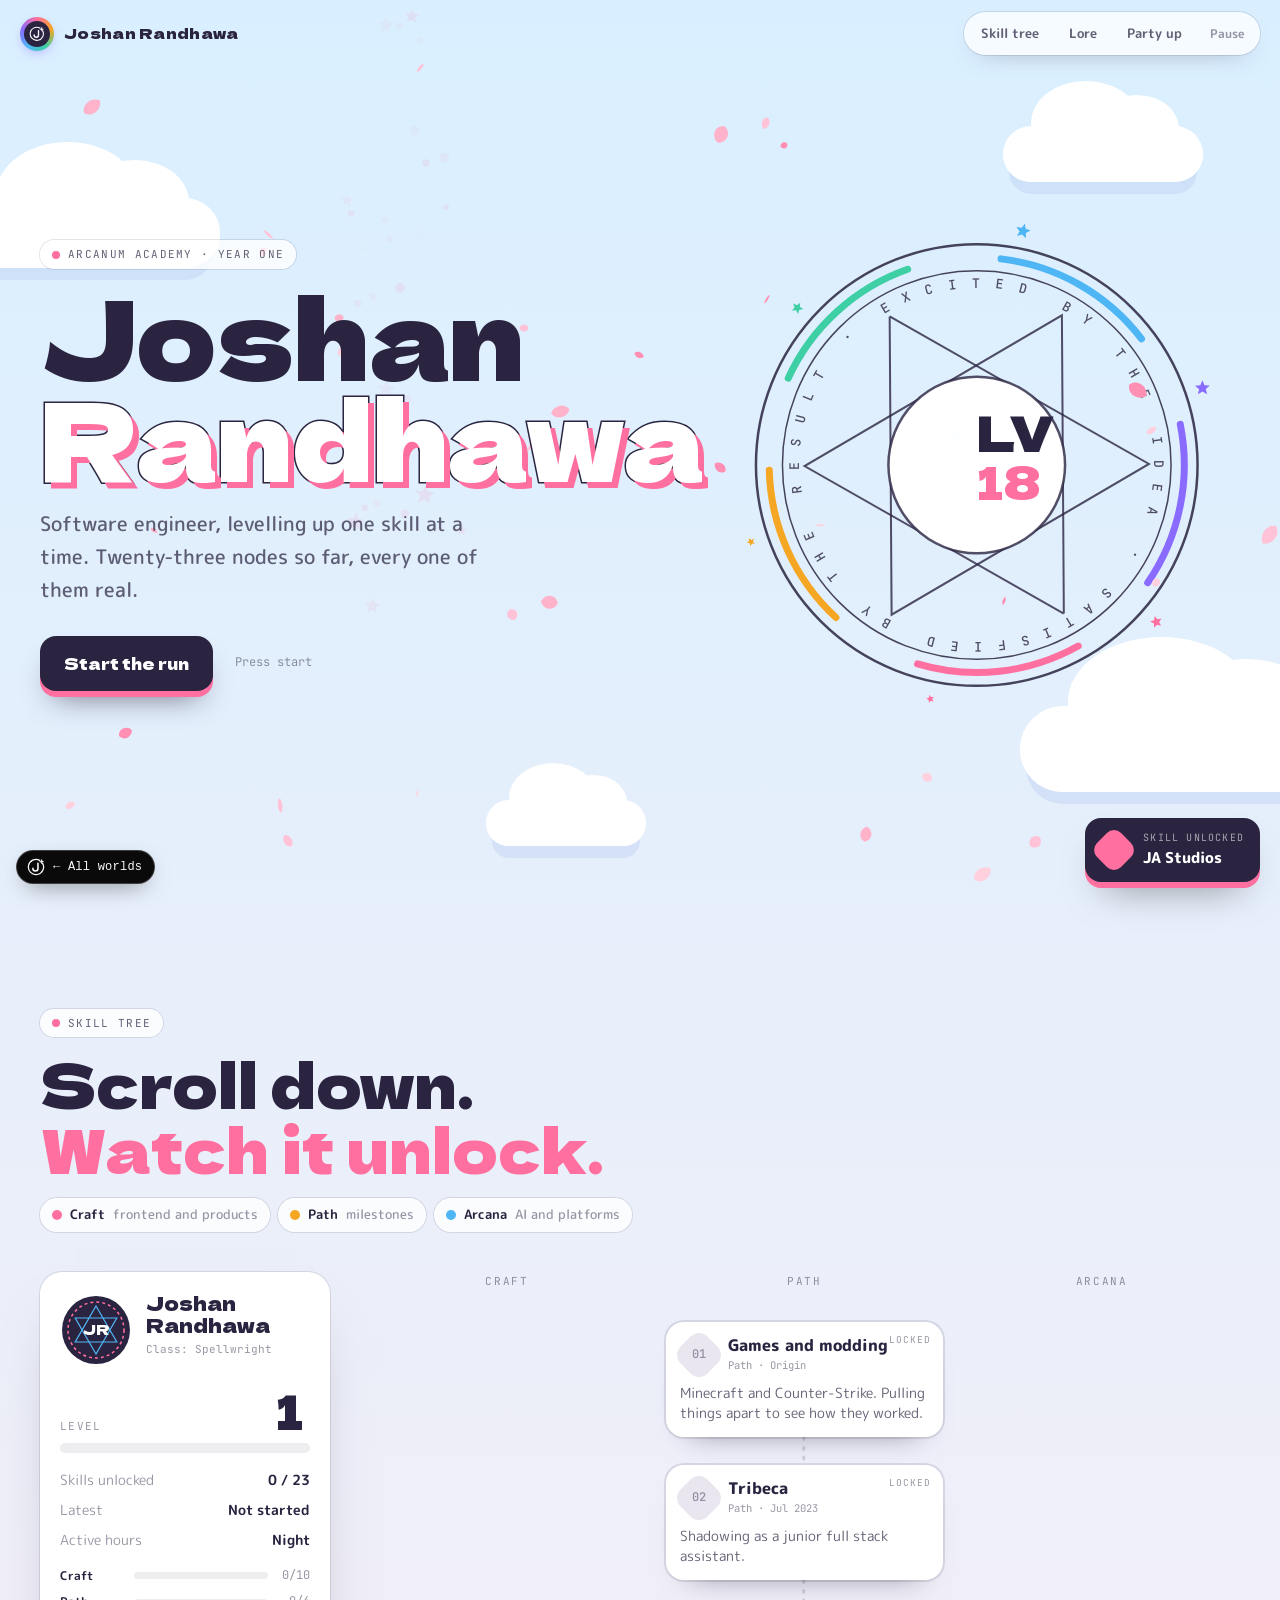
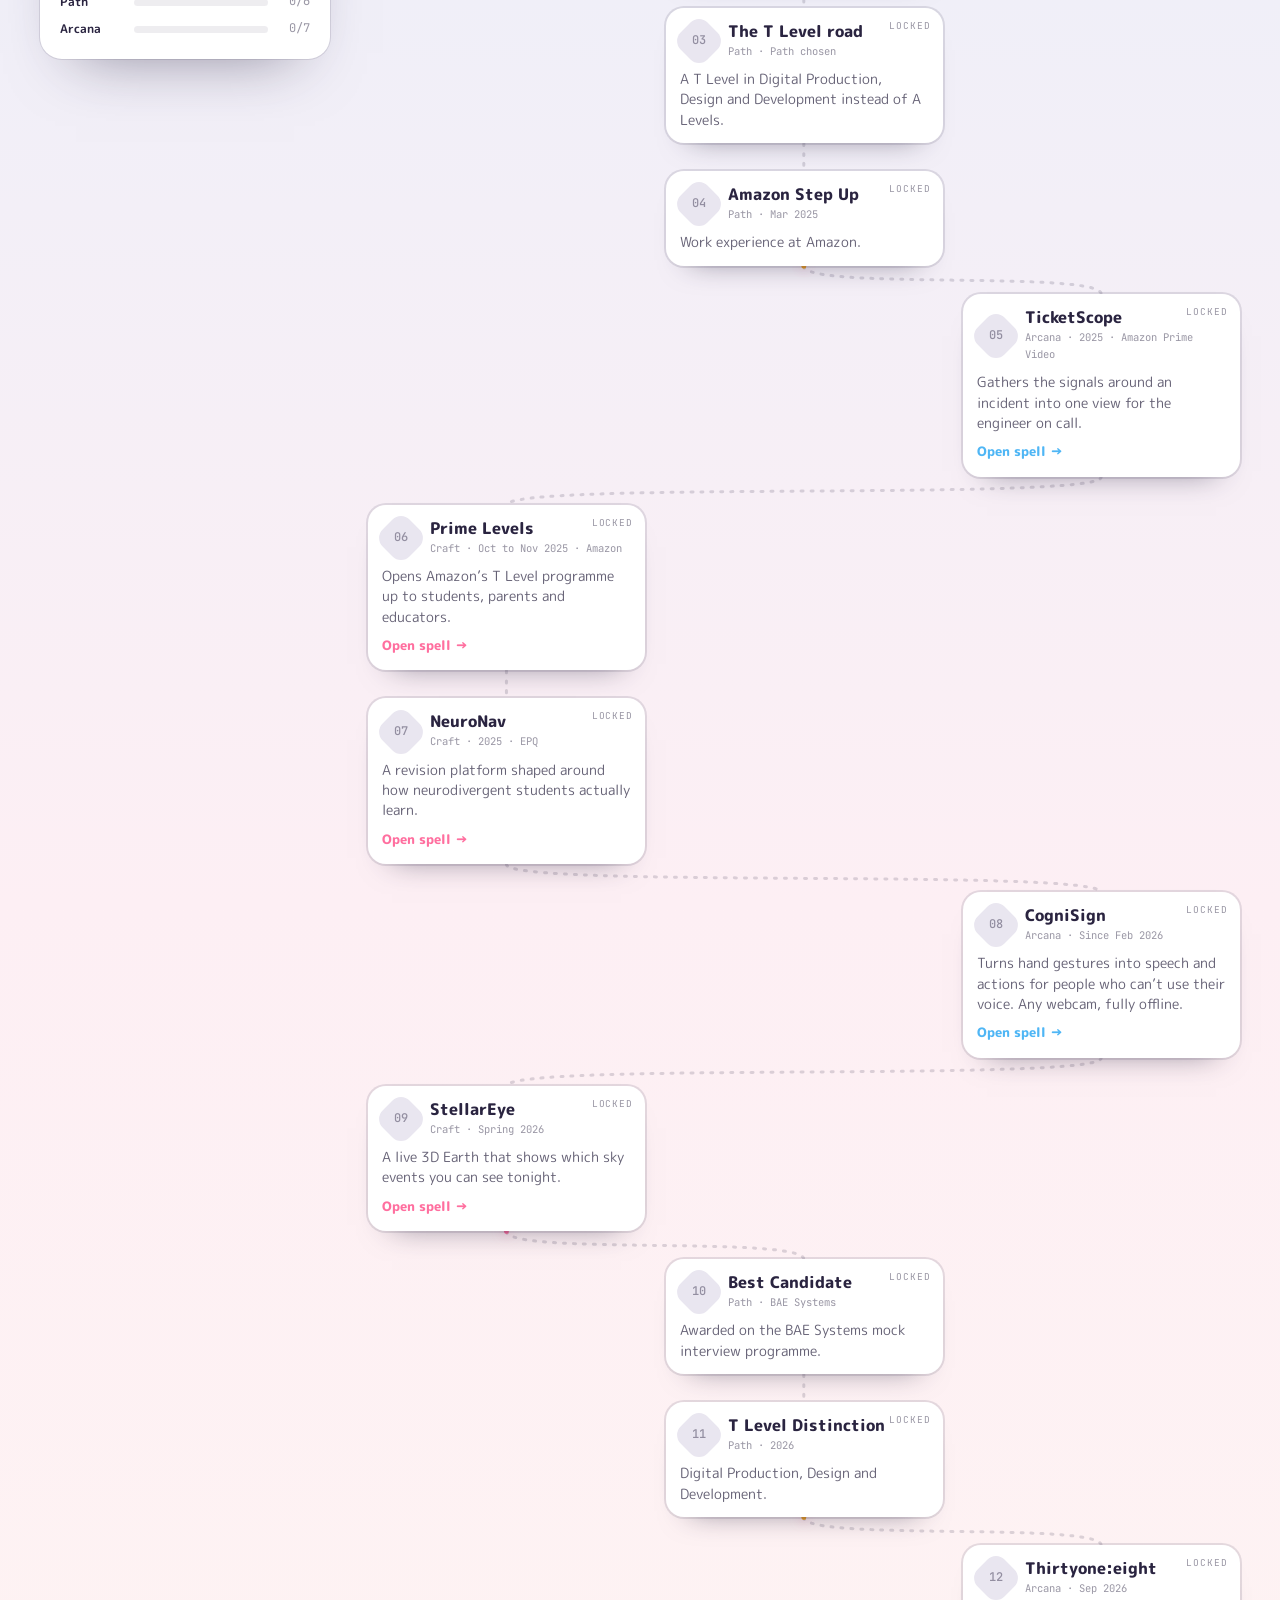
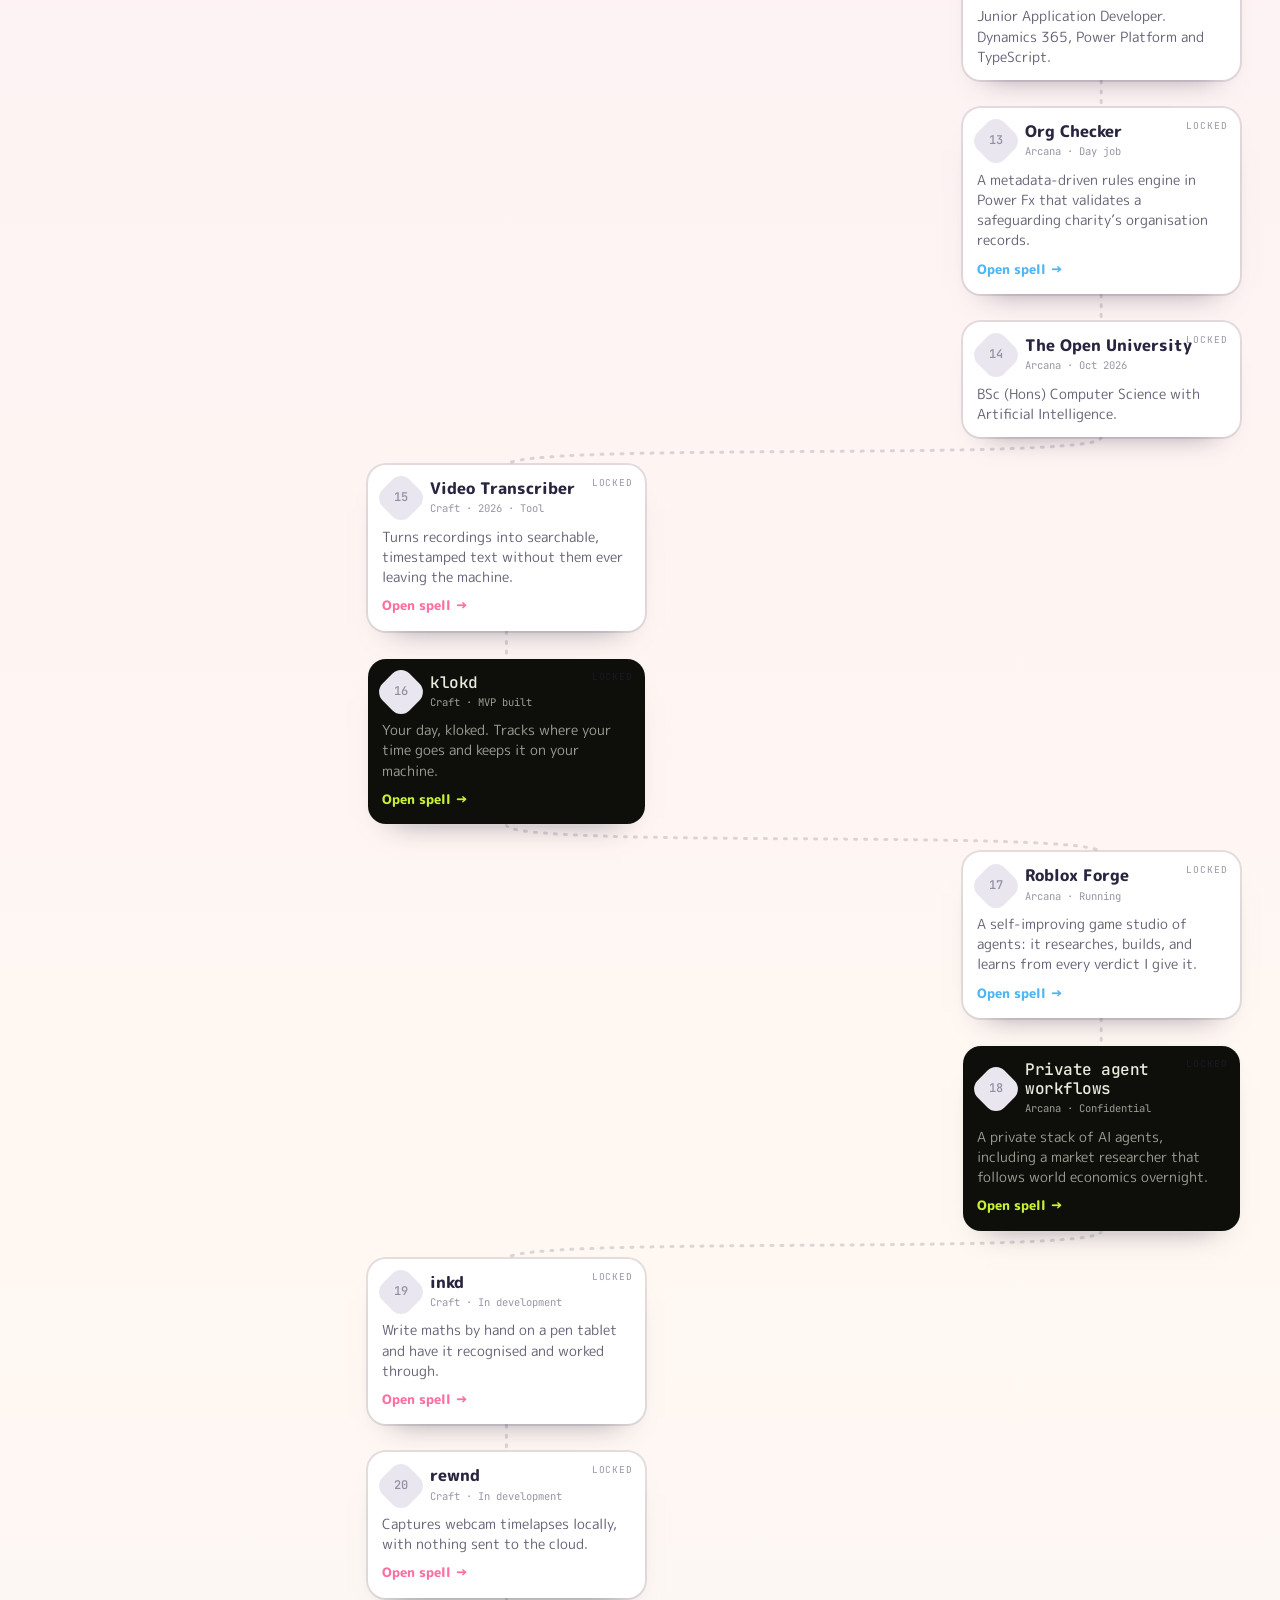
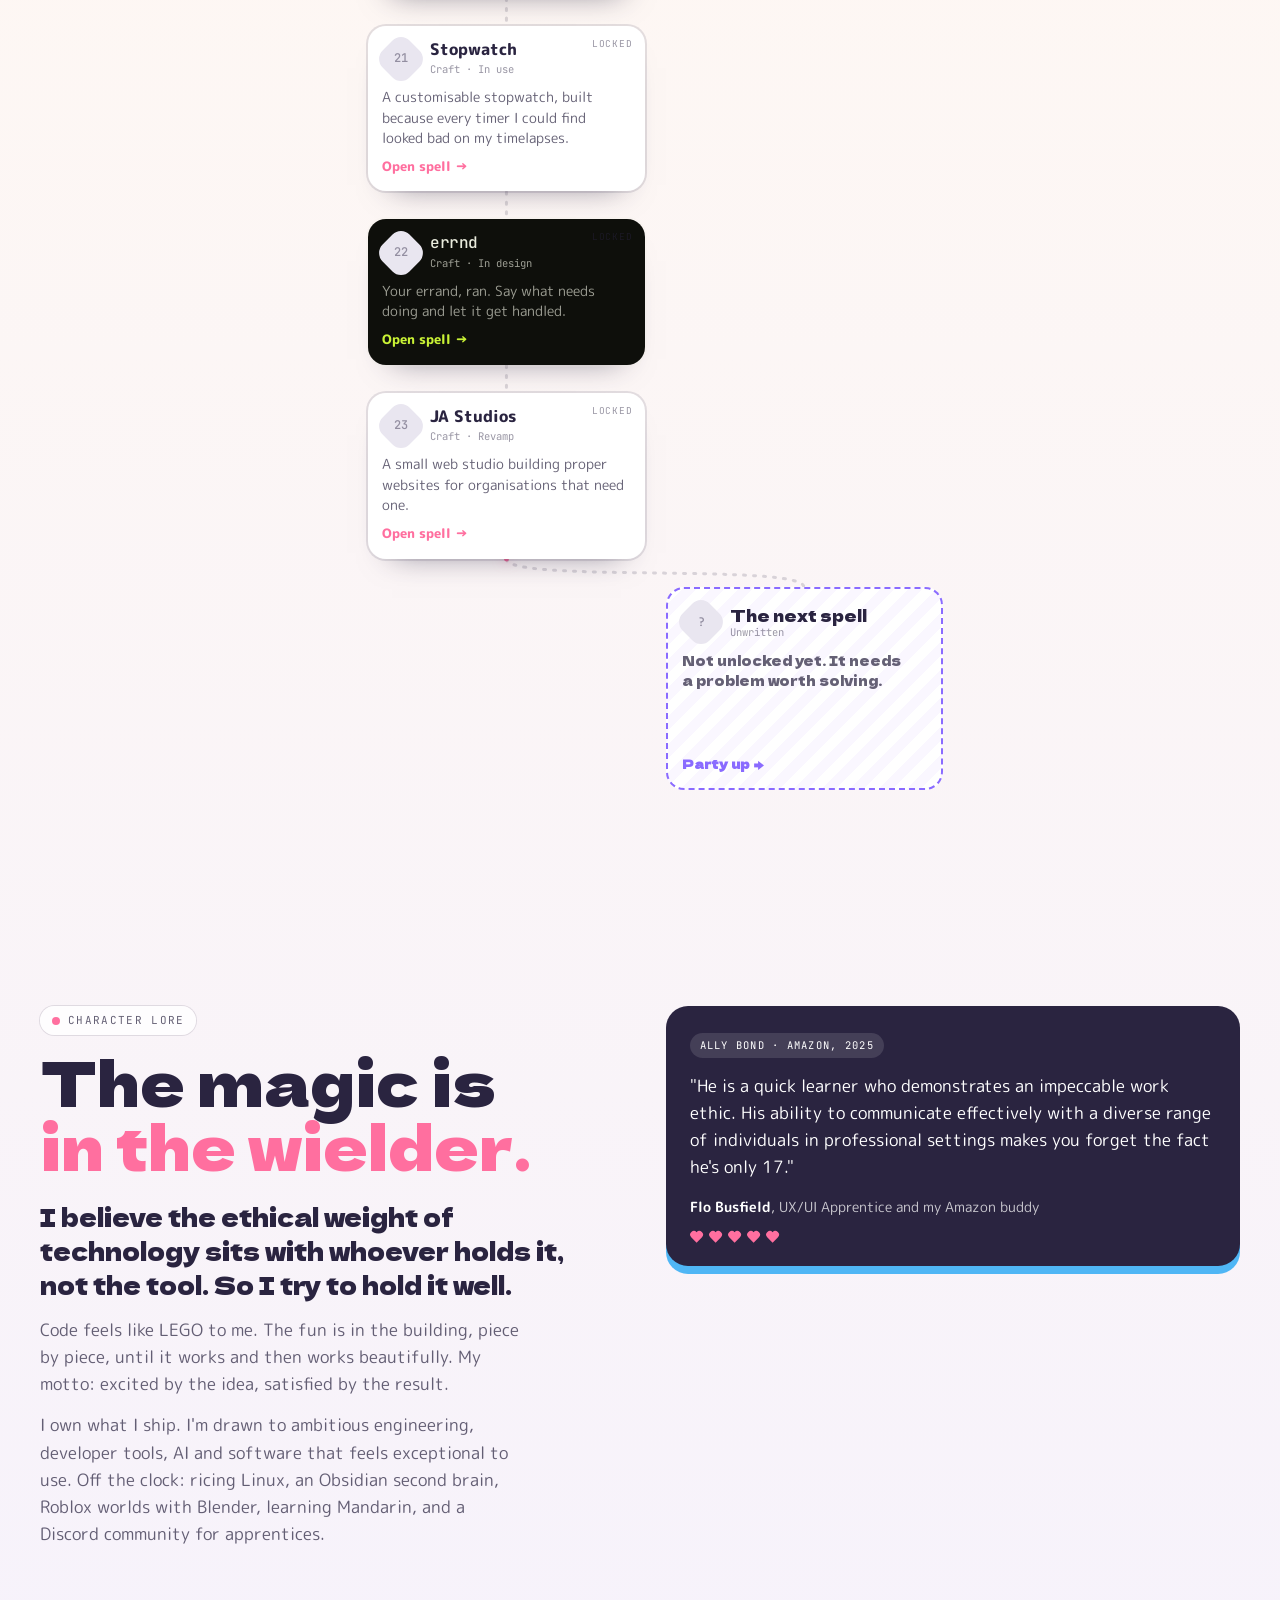
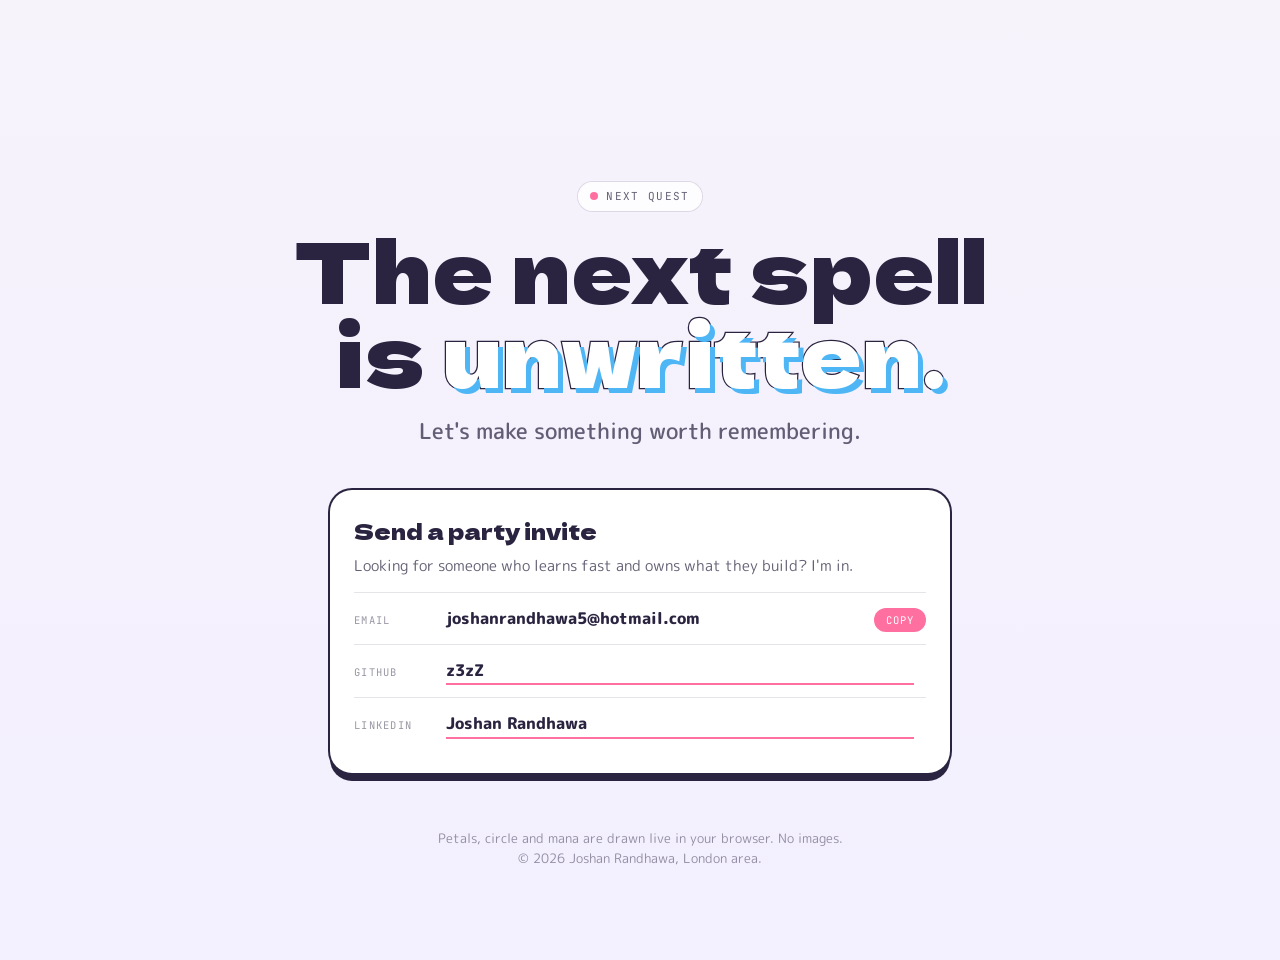
==== commit 759a86ec: "Roblox Forge: reframe as a self-improving agent pipeline; CogniSign: ship v1.1 Forge copy now leads " ====
--- a/academy.html
+++ b/academy.html
@@ -419,7 +419,7 @@
  {b:'a',t:'The Open University',m:'Oct 2026',d:'BSc (Hons) Computer Science with Artificial Intelligence.',g:'14'},
  {b:'c',id:'transcriber',m:'2026 · Tool',g:'15'},
  {b:'c',id:'klokd',m:'MVP built',g:'16'},
- {b:'a',id:'forge',m:'Early stage',g:'17'},
+ {b:'a',id:'forge',m:'Running',g:'17'},
  {b:'a',id:'agents',m:'Confidential',g:'18'},
  {b:'c',id:'inkd',m:'In development',g:'19'},
  {b:'c',id:'rewnd',m:'In development',g:'20'},
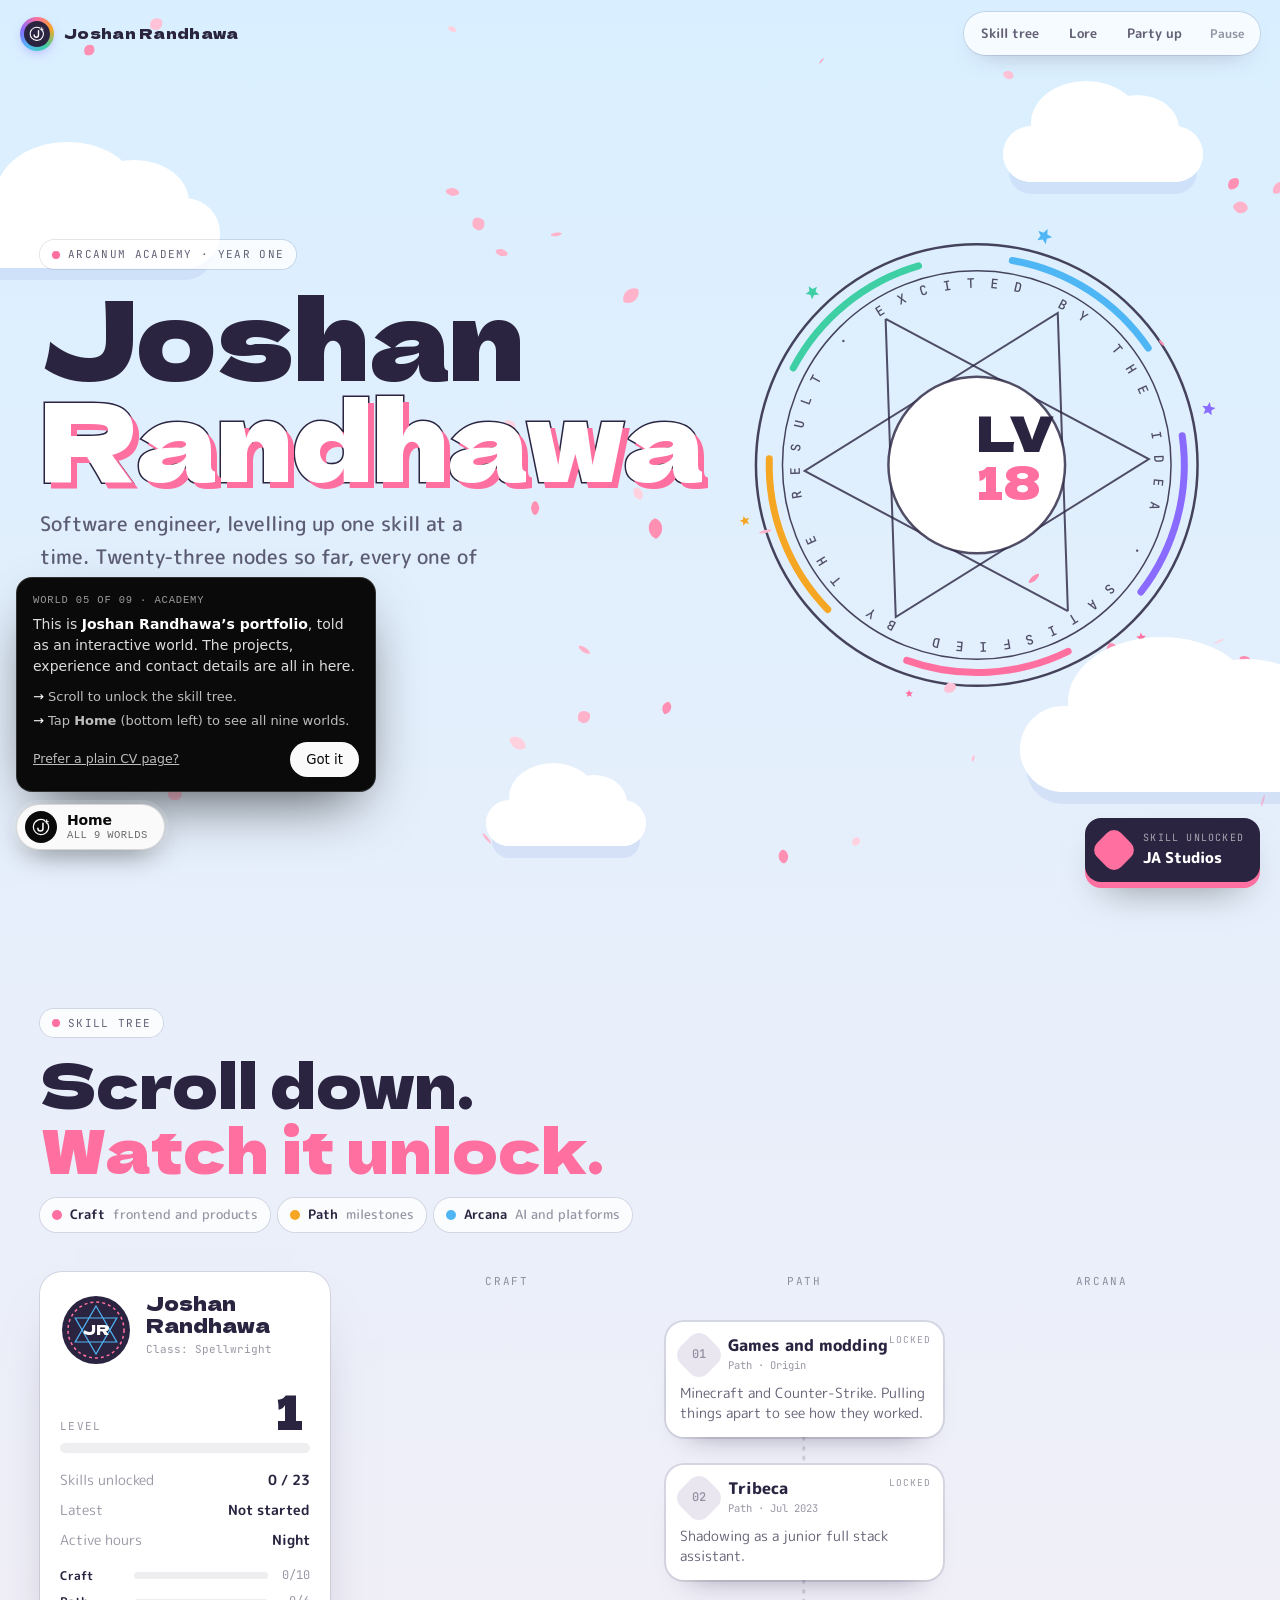
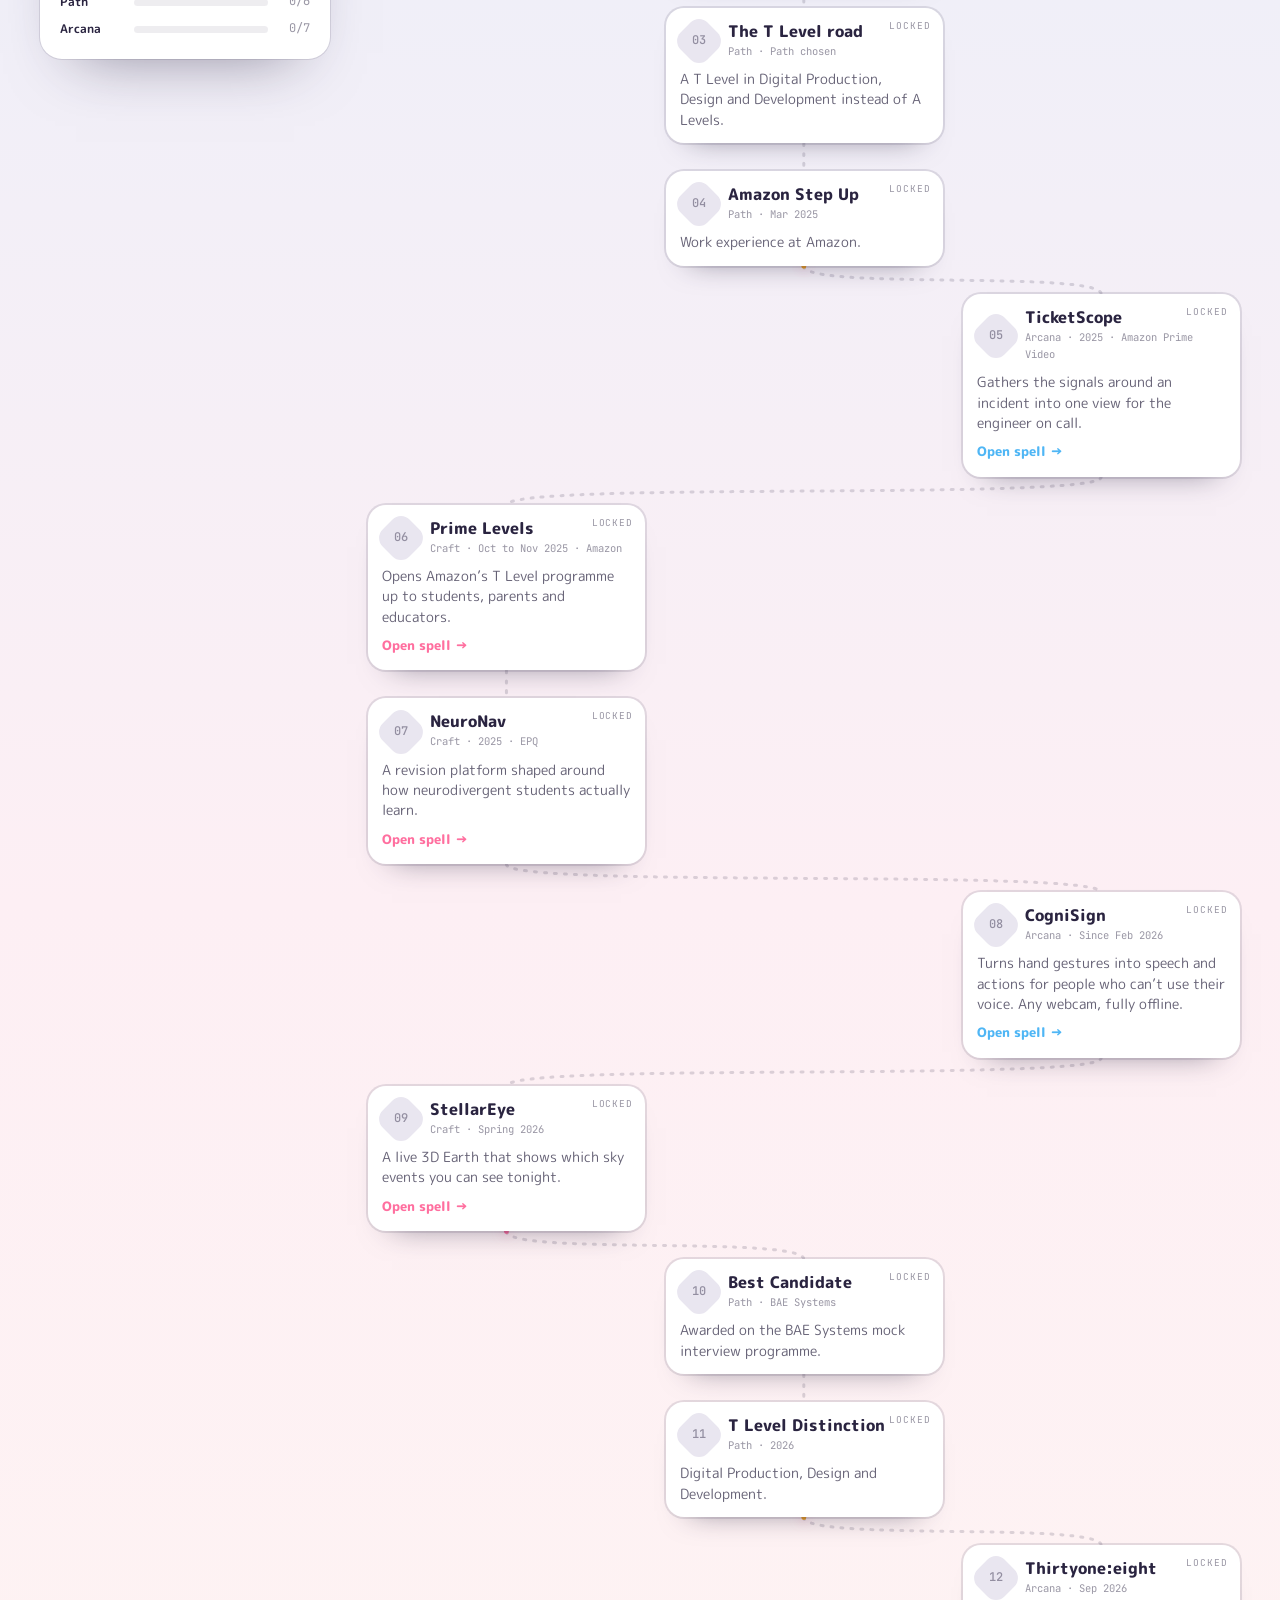
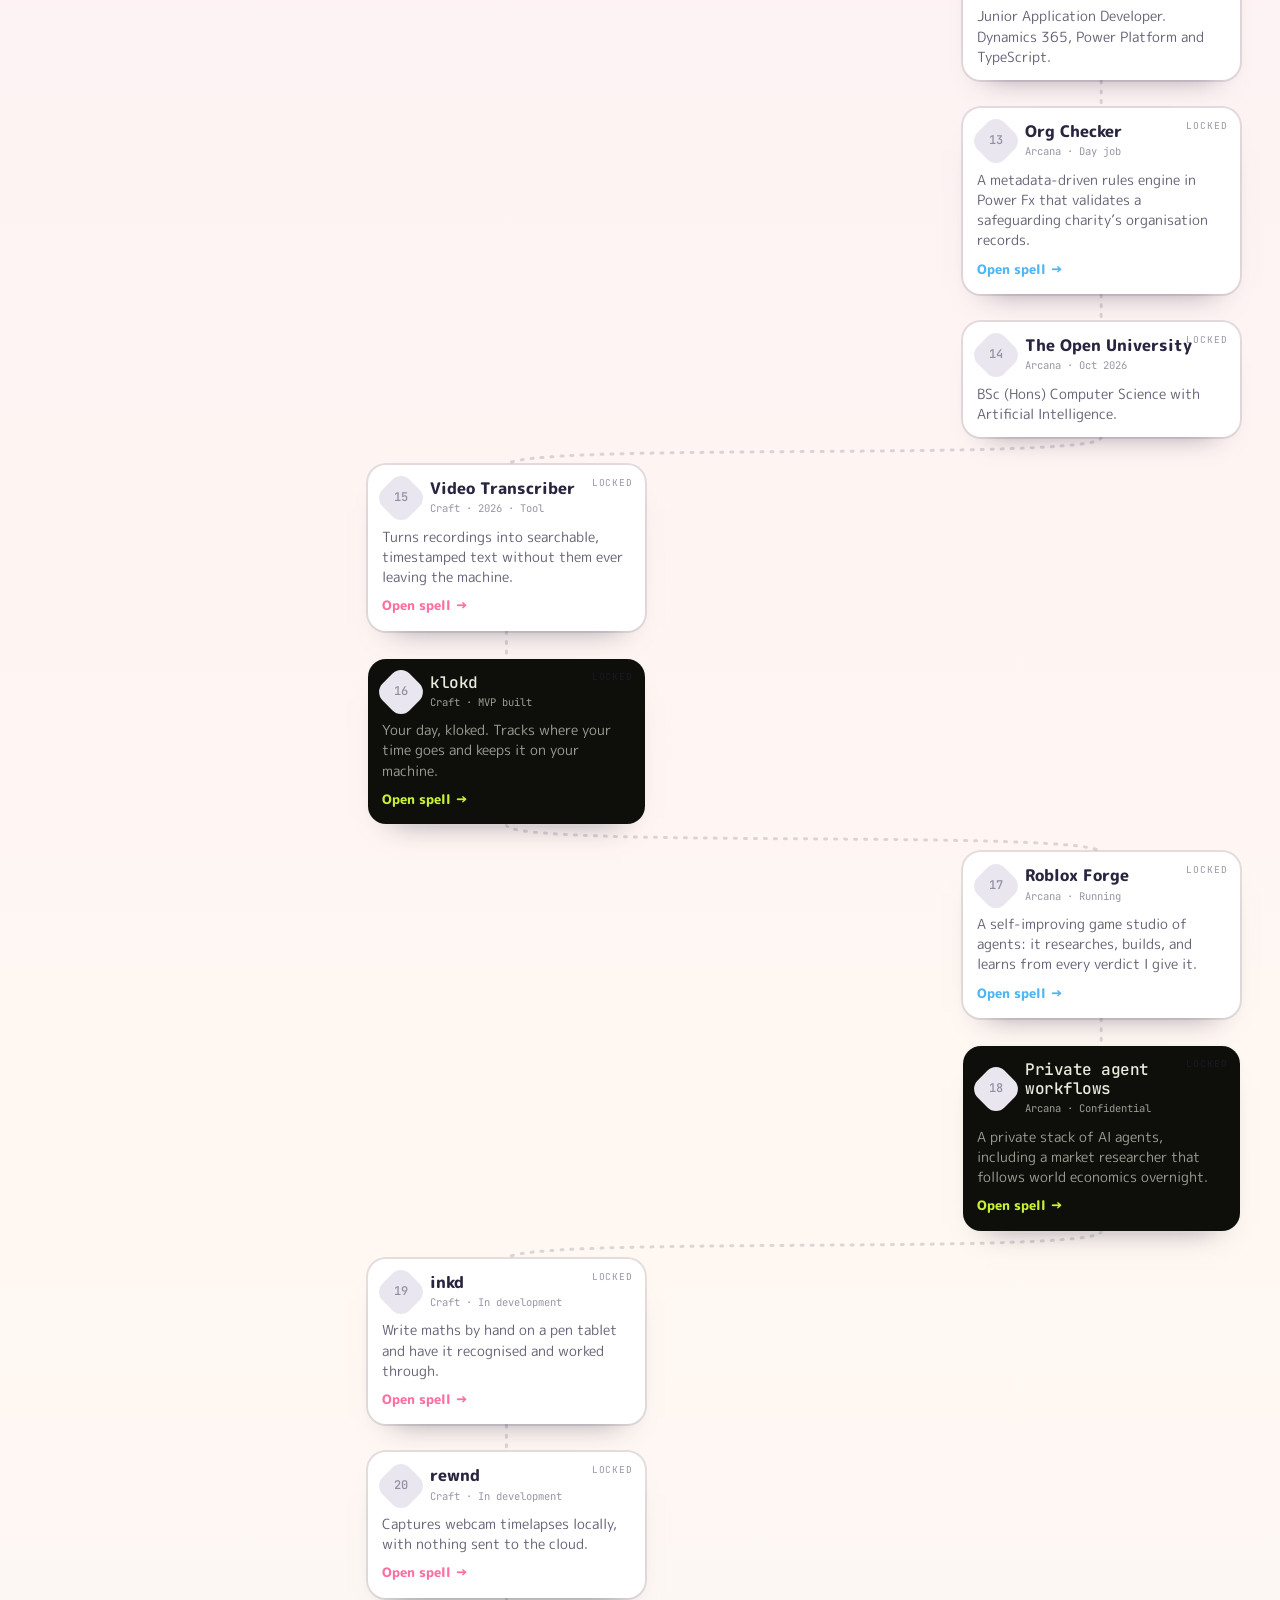
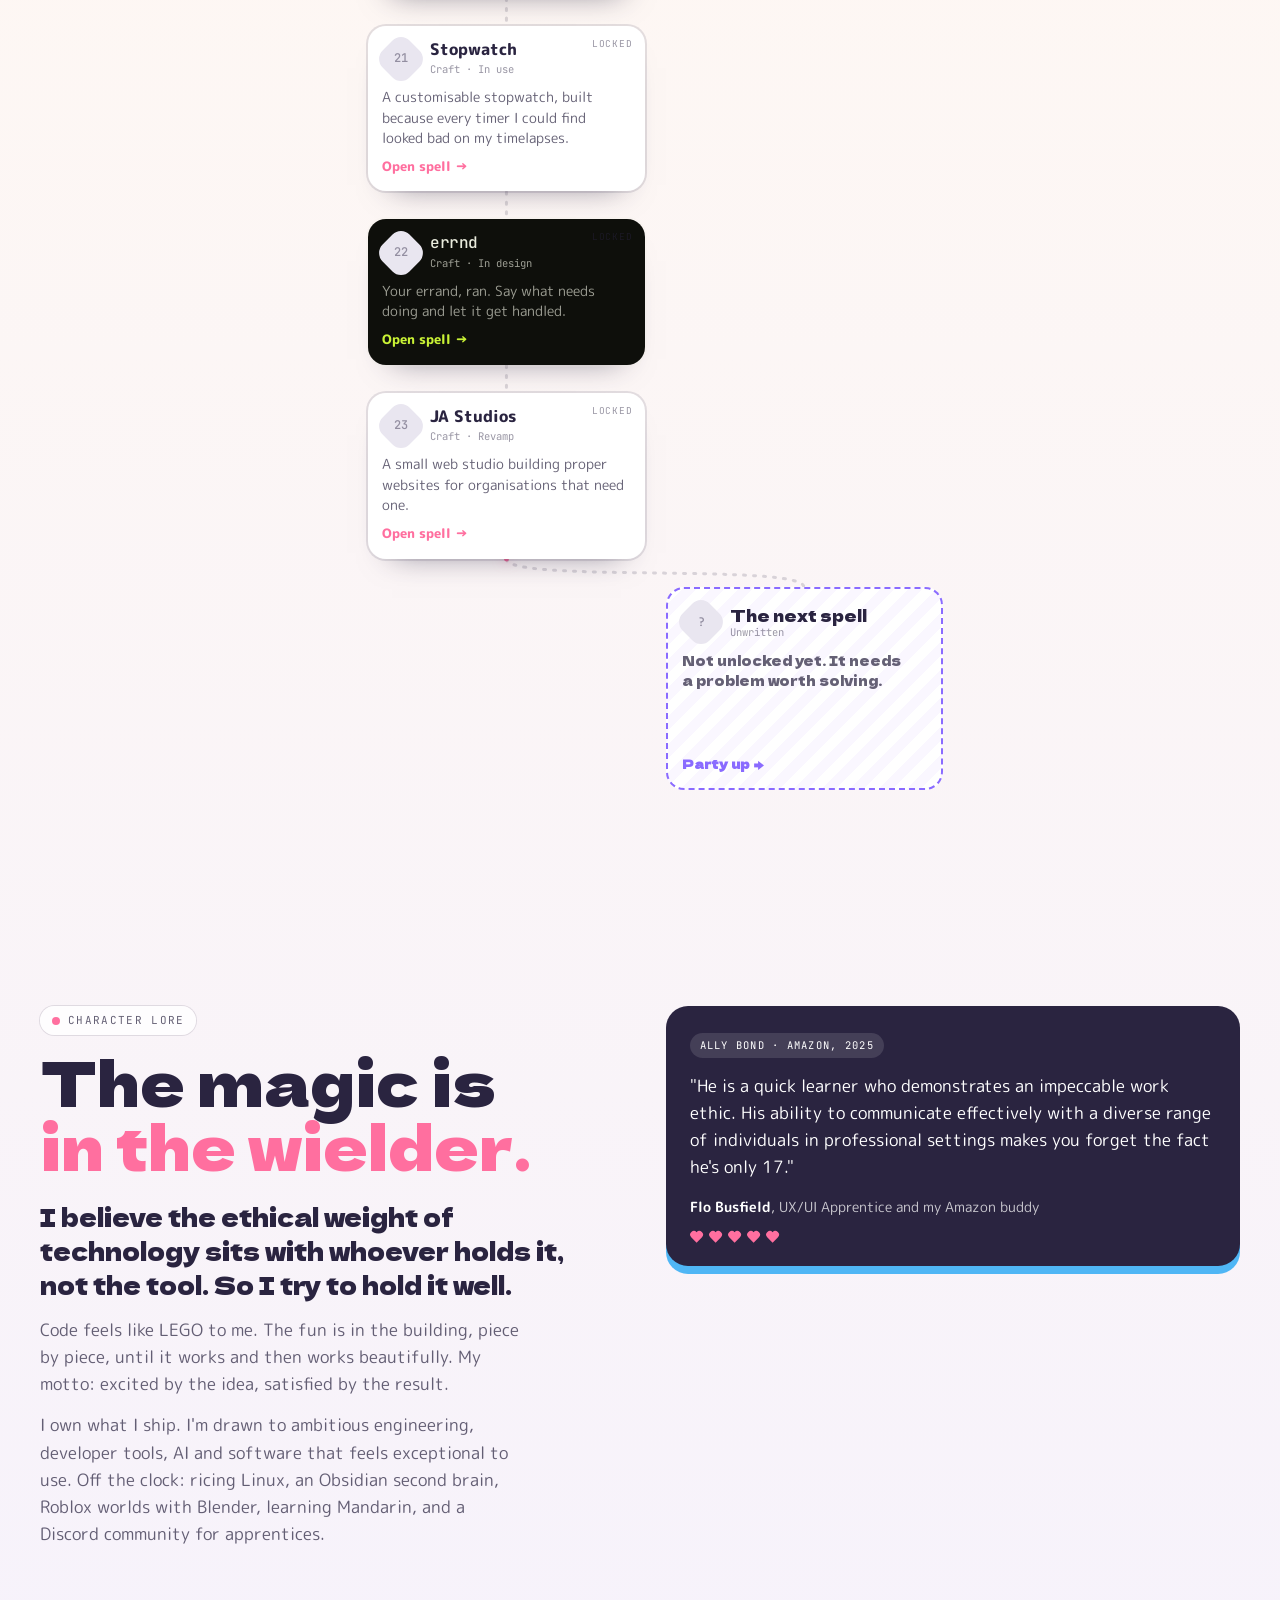
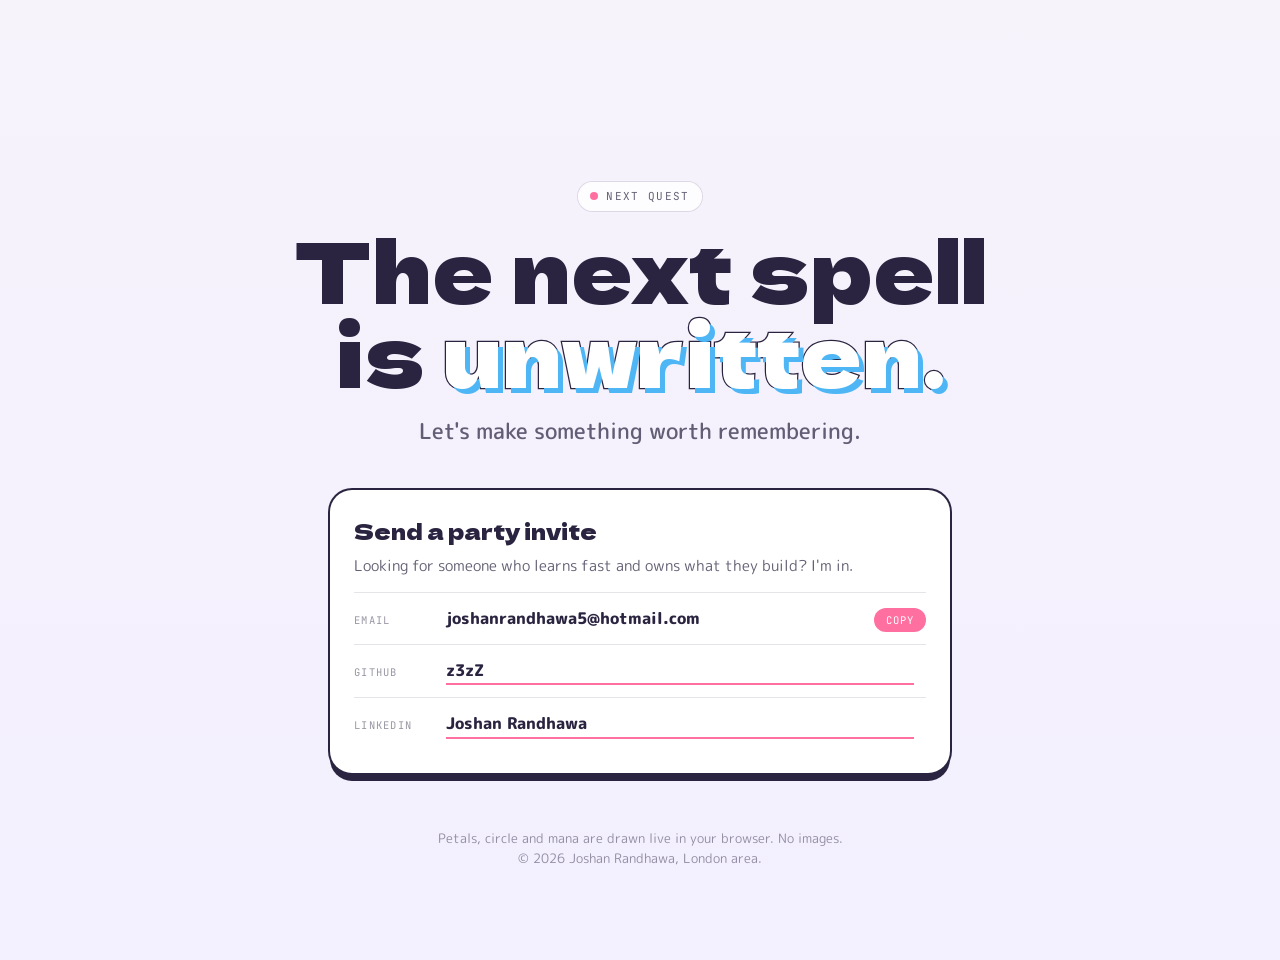
==== commit 91d60aad: "Make the site's concept and navigation obvious - Hub: 'How this site works' section (it's a portfoli" ====
--- a/academy.html
+++ b/academy.html
@@ -273,7 +273,7 @@
 <a class="skip" href="#tree">Skip to the skill tree</a>
 
 <header class="nav">
-  <a class="mark" href="#title" aria-label="Joshan Randhawa, back to the title"><span class="em" aria-hidden="true"><span><svg style="width:1.3em;height:1.3em;display:block;margin:auto" viewBox="0 0 32 32" fill="none" stroke="currentColor" stroke-linecap="round" stroke-linejoin="round"><path d="M22.5 4.2A13.5 13.5 0 1 0 27.8 9.5" stroke-width="2.2"/><path d="M26 2.5l1.1 2.9 2.9 1.1-2.9 1.1-1.1 2.9-1.1-2.9-2.9-1.1 2.9-1.1z" fill="currentColor" stroke-width=".6"/><path d="M19.5 9.5V18.5a4.5 4.5 0 0 1-9 0" stroke-width="2.8"/></svg></span></span><span class="name">Joshan Randhawa</span></a>
+  <a class="mark" href="index.html" aria-label="Home: Joshan Randhawa's portfolio, all nine worlds"><span class="em" aria-hidden="true"><span><svg style="width:1.3em;height:1.3em;display:block;margin:auto" viewBox="0 0 32 32" fill="none" stroke="currentColor" stroke-linecap="round" stroke-linejoin="round"><path d="M22.5 4.2A13.5 13.5 0 1 0 27.8 9.5" stroke-width="2.2"/><path d="M26 2.5l1.1 2.9 2.9 1.1-2.9 1.1-1.1 2.9-1.1-2.9-2.9-1.1 2.9-1.1z" fill="currentColor" stroke-width=".6"/><path d="M19.5 9.5V18.5a4.5 4.5 0 0 1-9 0" stroke-width="2.8"/></svg></span></span><span class="name">Joshan Randhawa</span></a>
   <nav aria-label="Sections"><ul class="pill">
     <li><a href="#tree" data-i="1">Skill tree</a></li>
     <li class="opt"><a href="#lore" data-i="2">Lore</a></li>
@@ -544,6 +544,7 @@
 })();
 </script>
 
-<style>.jr-hub{position:fixed;z-index:9999;left:max(16px,env(safe-area-inset-left,0px));bottom:calc(env(safe-area-inset-bottom,0px) + 16px);display:inline-flex;align-items:center;gap:8px;padding:7px 12px 7px 10px;background:#0a0a0a;color:#fafafa;border:1px solid rgba(255,255,255,.22);border-radius:999px;font:500 12px/1 ui-monospace,SFMono-Regular,Menlo,monospace;letter-spacing:.02em;text-decoration:none;box-shadow:0 8px 24px -10px rgba(0,0,0,.6);transition:transform .2s}.jr-hub:hover{transform:translateX(-2px)}.jr-hub:focus-visible{outline:2px solid #fafafa;outline-offset:3px}.jr-hub b{display:block;width:18px;height:18px;color:#fafafa}.jr-hub b svg{display:block;width:100%;height:100%}</style>
-<a class="jr-hub" href="index.html" aria-label="Back to all worlds"><b aria-hidden="true"><svg viewBox="0 0 32 32" fill="none" stroke="currentColor" stroke-linecap="round" stroke-linejoin="round"><path d="M22.5 4.2A13.5 13.5 0 1 0 27.8 9.5" stroke-width="2.2"/><path d="M26 2.5l1.1 2.9 2.9 1.1-2.9 1.1-1.1 2.9-1.1-2.9-2.9-1.1 2.9-1.1z" fill="currentColor" stroke-width=".6"/><path d="M19.5 9.5V18.5a4.5 4.5 0 0 1-9 0" stroke-width="2.8"/></svg></b>&larr; All worlds</a>
+<link rel="stylesheet" href="hub.css">
+<a class="jr-hub" href="index.html" aria-label="Home: back to all nine worlds"><b aria-hidden="true"><svg viewBox="0 0 32 32" fill="none" stroke="currentColor" stroke-linecap="round" stroke-linejoin="round"><path d="M22.5 4.2A13.5 13.5 0 1 0 27.8 9.5" stroke-width="2.2"/><path d="M26 2.5l1.1 2.9 2.9 1.1-2.9 1.1-1.1 2.9-1.1-2.9-2.9-1.1 2.9-1.1z" fill="currentColor" stroke-width=".6"/><path d="M19.5 9.5V18.5a4.5 4.5 0 0 1-9 0" stroke-width="2.8"/></svg></b><span class="jr-t"><strong>Home</strong><small>All 9 worlds</small></span></a>
+<script src="hub.js" defer></script>
 </html>
--- a/hub.css
+++ b/hub.css
@@ -0,0 +1,25 @@
+/* Shared chrome for every world: a clear Home button and a one-time "how this works" note. */
+.jr-hub{position:fixed;z-index:9999;left:max(16px,env(safe-area-inset-left,0px));bottom:calc(env(safe-area-inset-bottom,0px) + 50px);display:inline-flex;align-items:center;gap:10px;min-height:46px;padding:6px 16px 6px 8px;background:#fafafa;color:#0a0a0a;border:1px solid rgba(0,0,0,.14);border-radius:999px;font:500 13px/1.1 "Geist",ui-sans-serif,system-ui,-apple-system,"Segoe UI",Roboto,sans-serif;text-decoration:none;box-shadow:0 10px 30px -10px rgba(0,0,0,.55),0 0 0 4px rgba(250,250,250,.14);transition:transform .2s,box-shadow .2s}
+.jr-hub:hover{transform:translateY(-2px);box-shadow:0 14px 34px -10px rgba(0,0,0,.6),0 0 0 4px rgba(250,250,250,.24)}
+.jr-hub:focus-visible{outline:2px solid #0a0a0a;outline-offset:3px}
+.jr-hub b{display:grid;place-items:center;width:32px;height:32px;border-radius:50%;background:#0a0a0a;color:#fafafa;flex:none}
+.jr-hub b svg{display:block;width:18px;height:18px}
+.jr-hub .jr-t{display:flex;flex-direction:column;gap:2px}
+.jr-hub strong{font-weight:600;font-size:14px;letter-spacing:-.01em}
+.jr-hub small{font:500 10.5px/1 ui-monospace,SFMono-Regular,Menlo,monospace;letter-spacing:.04em;text-transform:uppercase;opacity:.6}
+
+.jr-note{position:fixed;z-index:9998;left:max(16px,env(safe-area-inset-left,0px));right:max(16px,env(safe-area-inset-right,0px));bottom:calc(env(safe-area-inset-bottom,0px) + 108px);max-width:360px;padding:16px 16px 14px;background:#0a0a0a;color:#f2f2f2;border:1px solid rgba(255,255,255,.16);border-radius:16px;box-shadow:0 24px 60px -20px rgba(0,0,0,.7);font:400 14px/1.5 "Geist",ui-sans-serif,system-ui,-apple-system,"Segoe UI",Roboto,sans-serif;opacity:0;transform:translateY(10px);transition:opacity .35s,transform .35s;pointer-events:none}
+.jr-note.on{opacity:1;transform:none;pointer-events:auto}
+.jr-note .jr-k{display:block;margin:0 0 6px;font:500 10.5px/1.3 ui-monospace,SFMono-Regular,Menlo,monospace;letter-spacing:.08em;text-transform:uppercase;color:#9a9a9a}
+.jr-note p{margin:0;color:#dcdcdc}
+.jr-note p b{color:#fff;font-weight:600}
+.jr-note ul{margin:10px 0 0;padding:0;list-style:none;display:grid;gap:4px;font-size:13px;color:#bdbdbd}
+.jr-note li::before{content:"→ ";color:#fff}
+.jr-note .jr-row{display:flex;justify-content:space-between;align-items:center;gap:12px;margin-top:12px}
+.jr-note .jr-row a{color:#bdbdbd;font-size:12.5px}
+.jr-note button{appearance:none;border:0;border-radius:999px;background:#fafafa;color:#0a0a0a;font:600 13px/1 inherit;font-family:inherit;padding:10px 16px;cursor:pointer}
+.jr-note button:focus-visible{outline:2px solid #fafafa;outline-offset:3px}
+.jr-note.mini{max-width:280px;padding:10px 14px}
+.jr-note.mini .jr-k{margin:0}
+@media (prefers-reduced-motion:reduce){.jr-hub,.jr-note{transition:none}}
+@media print{.jr-hub,.jr-note{display:none}}
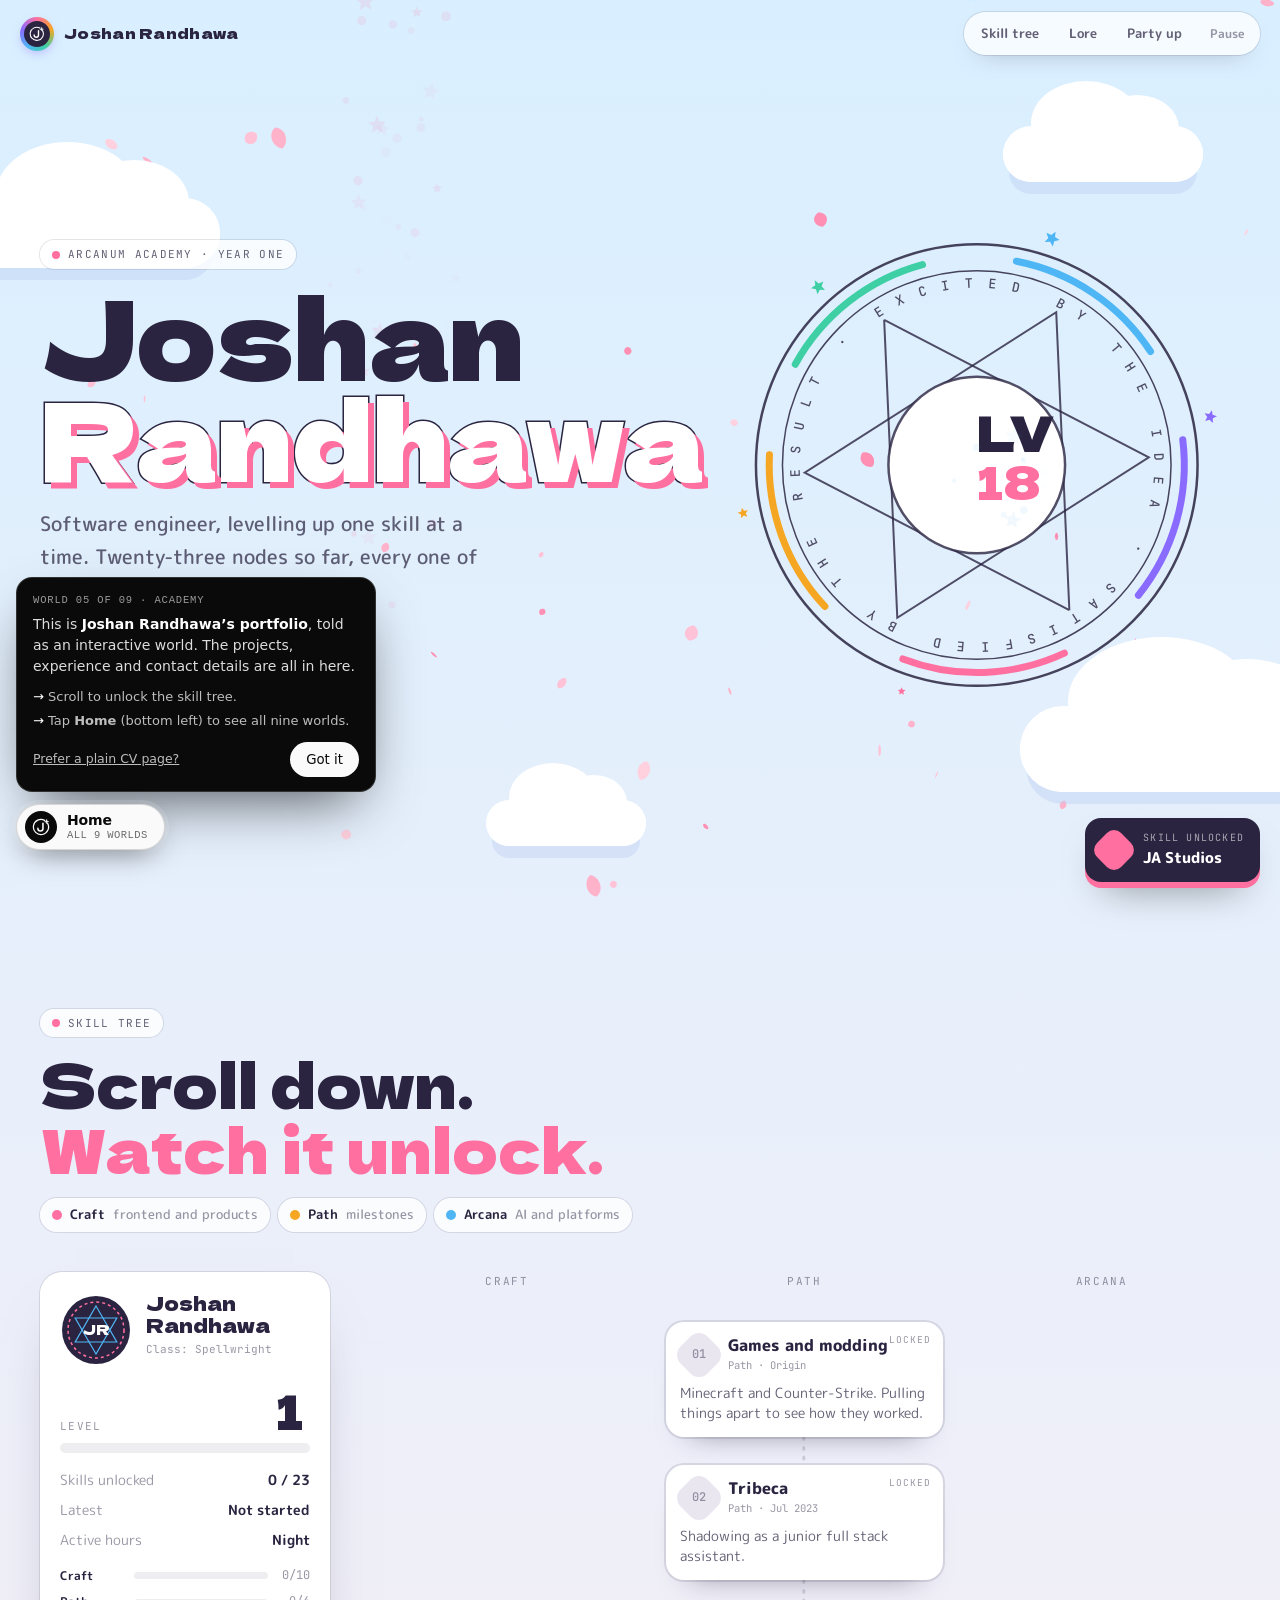
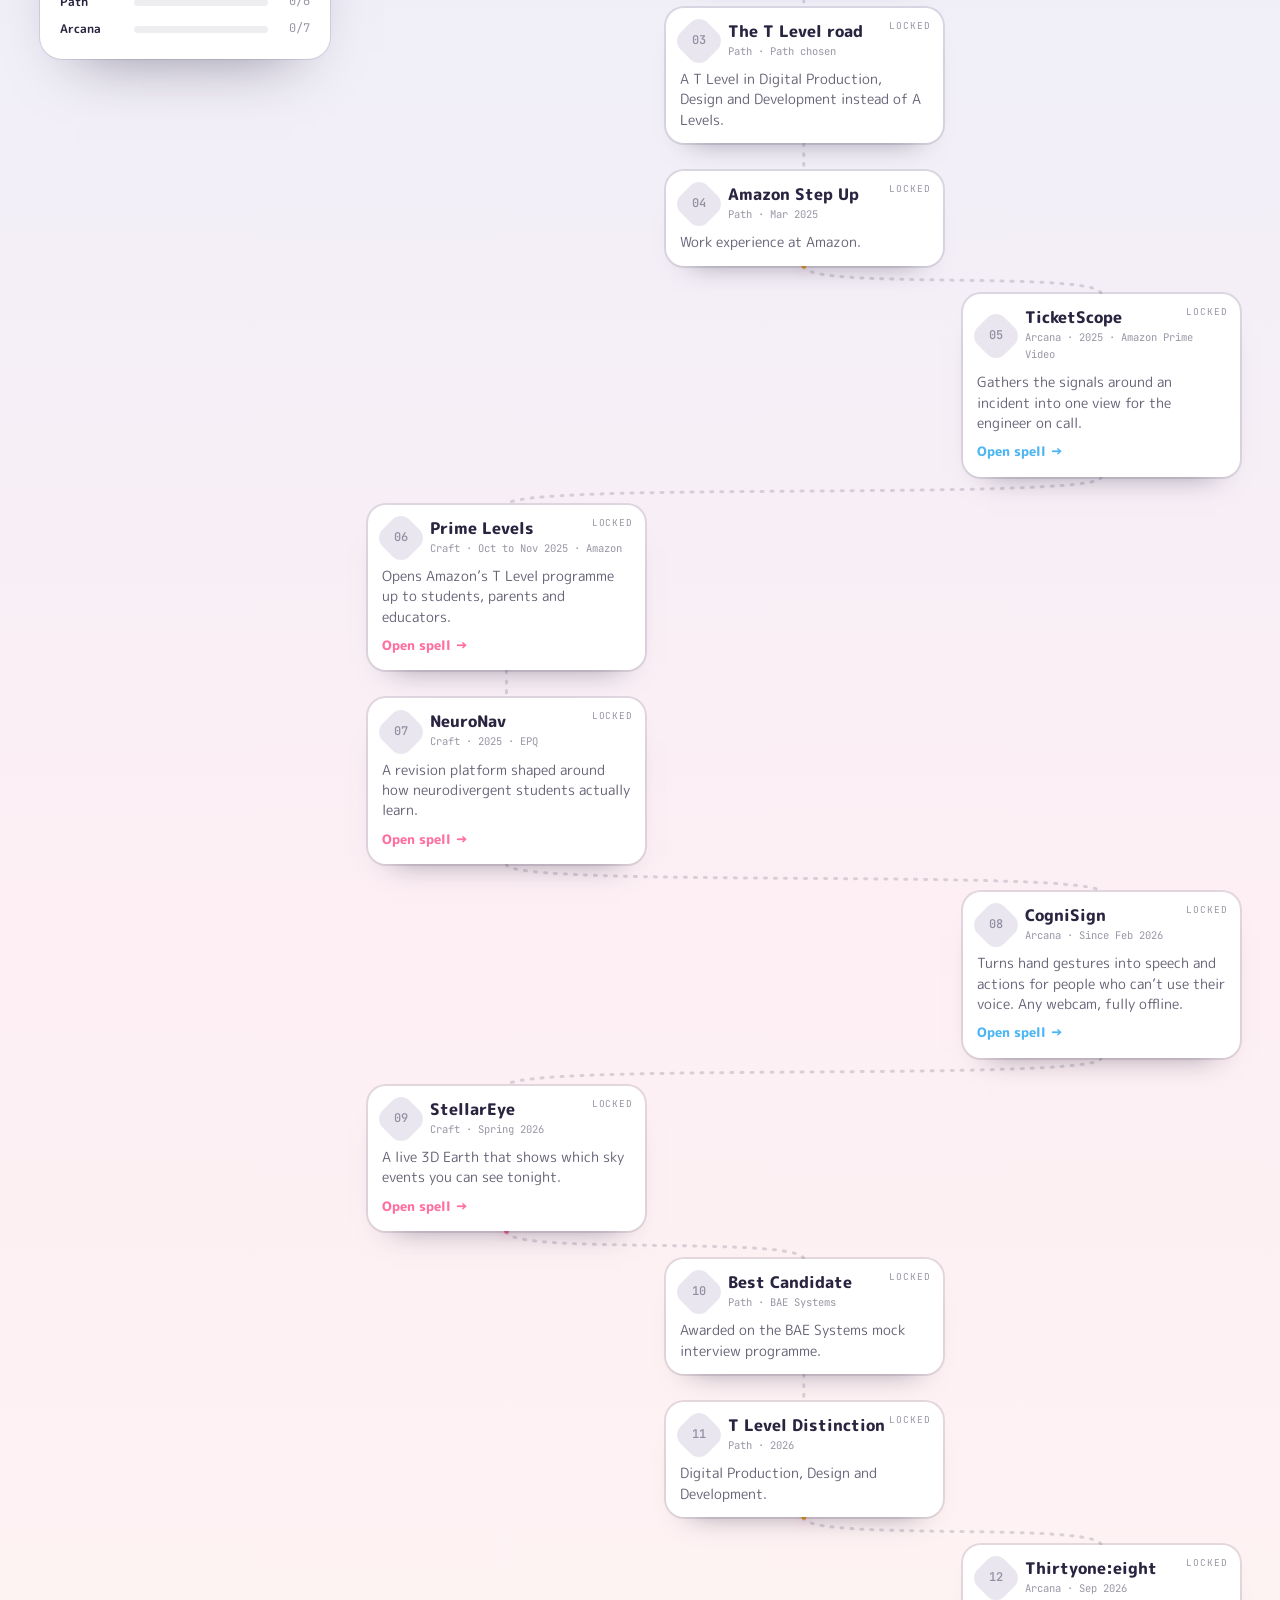
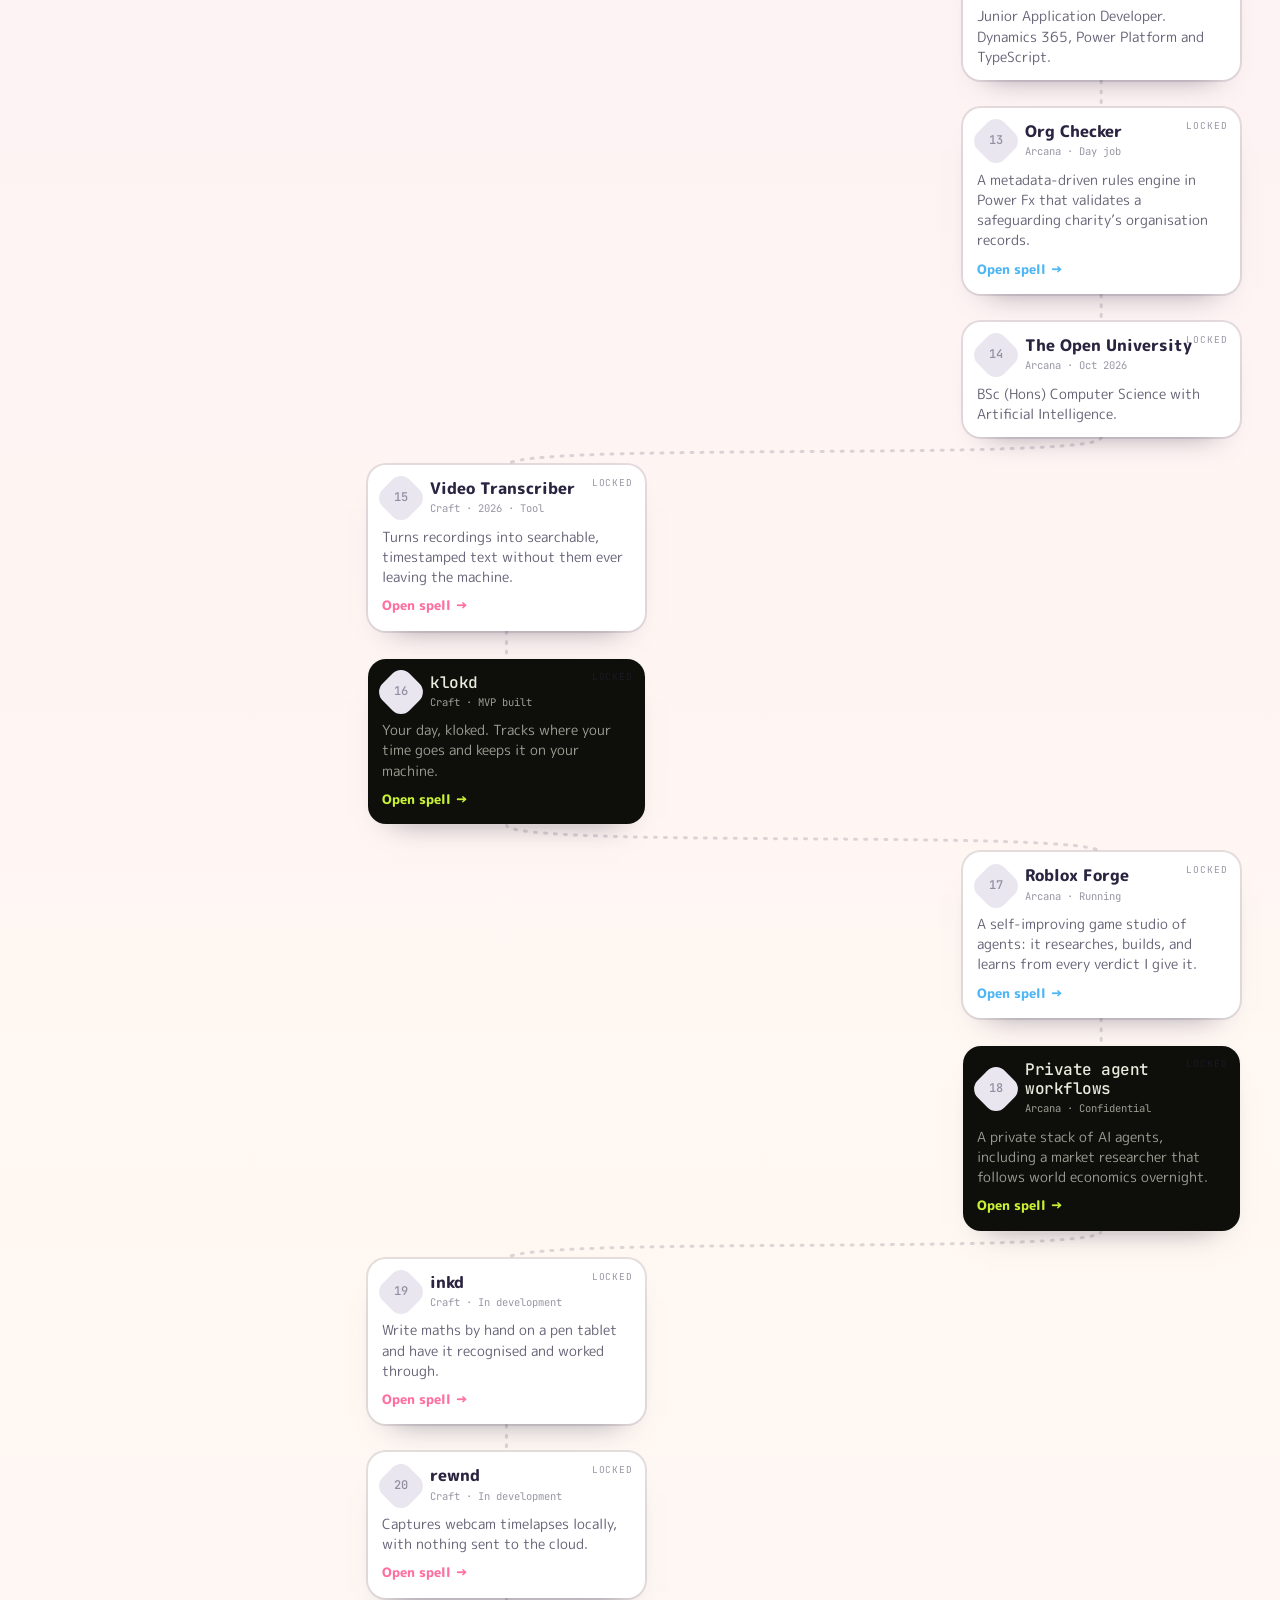
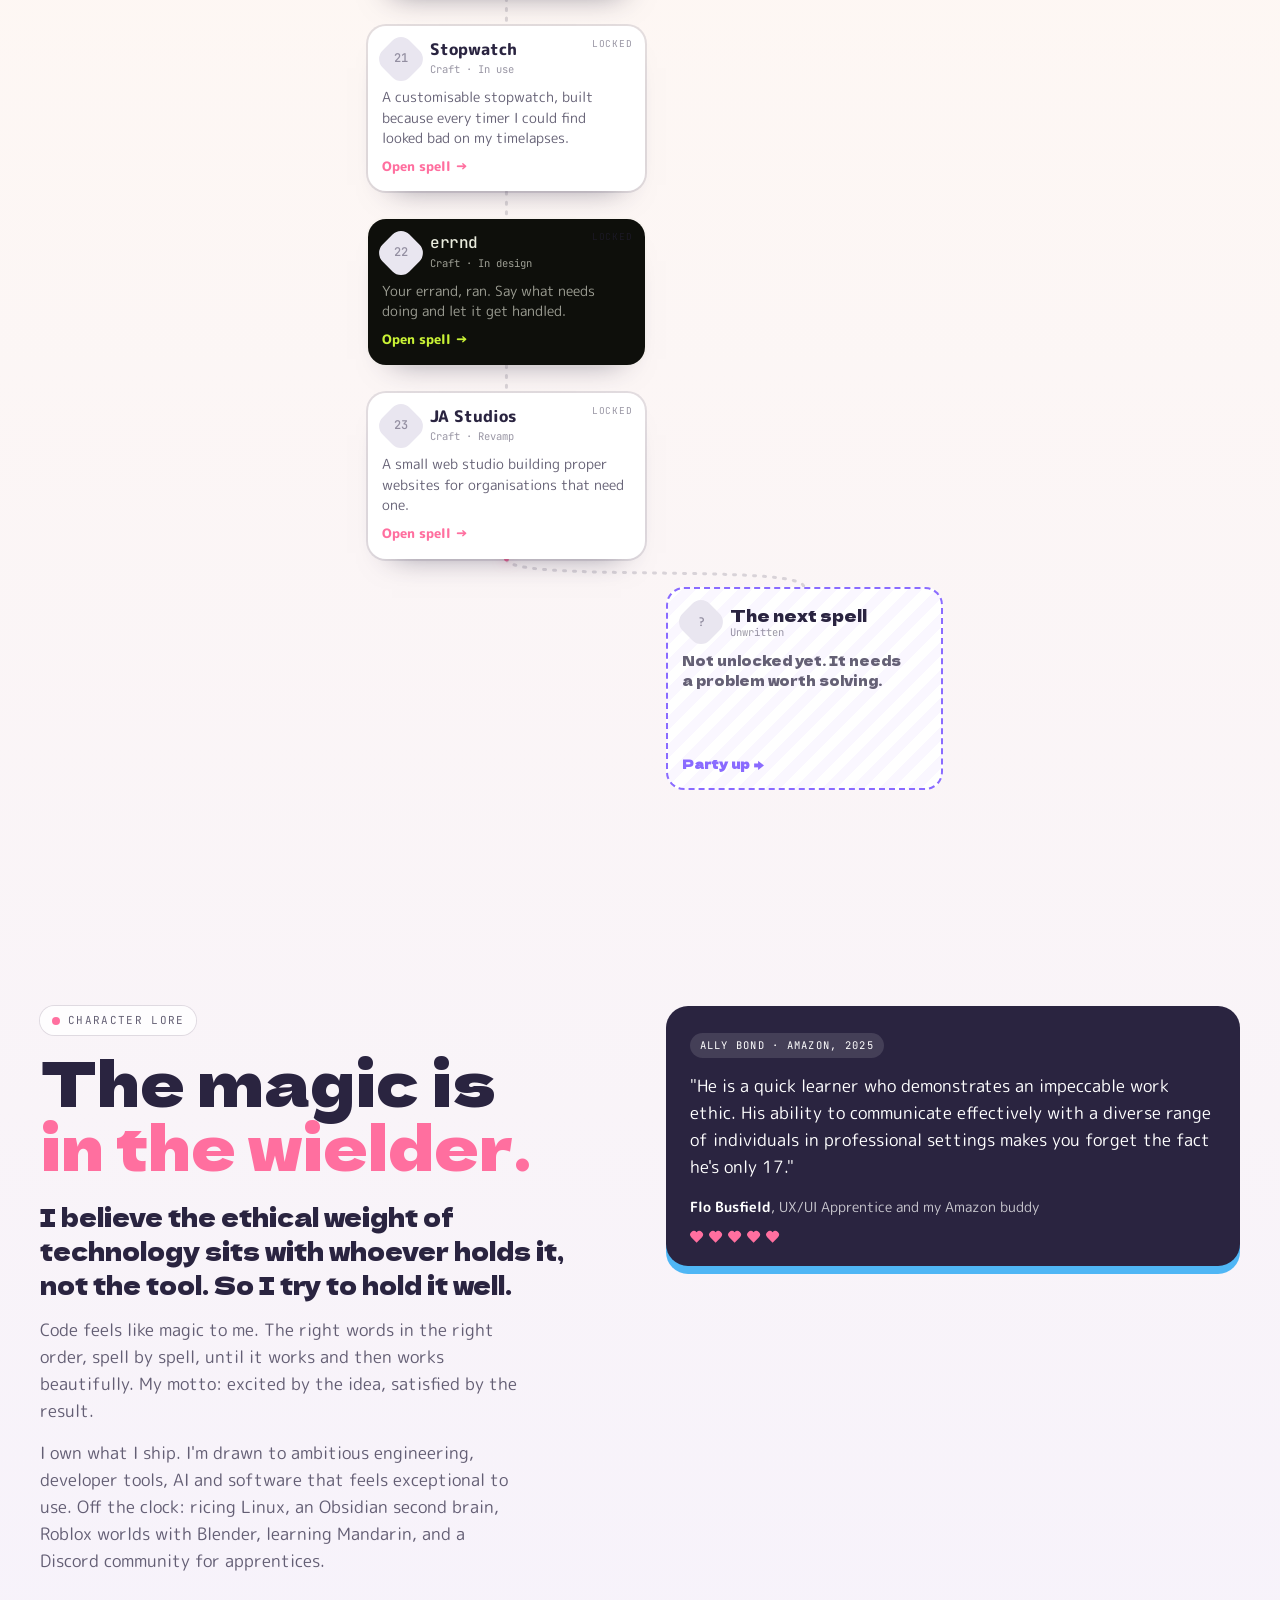
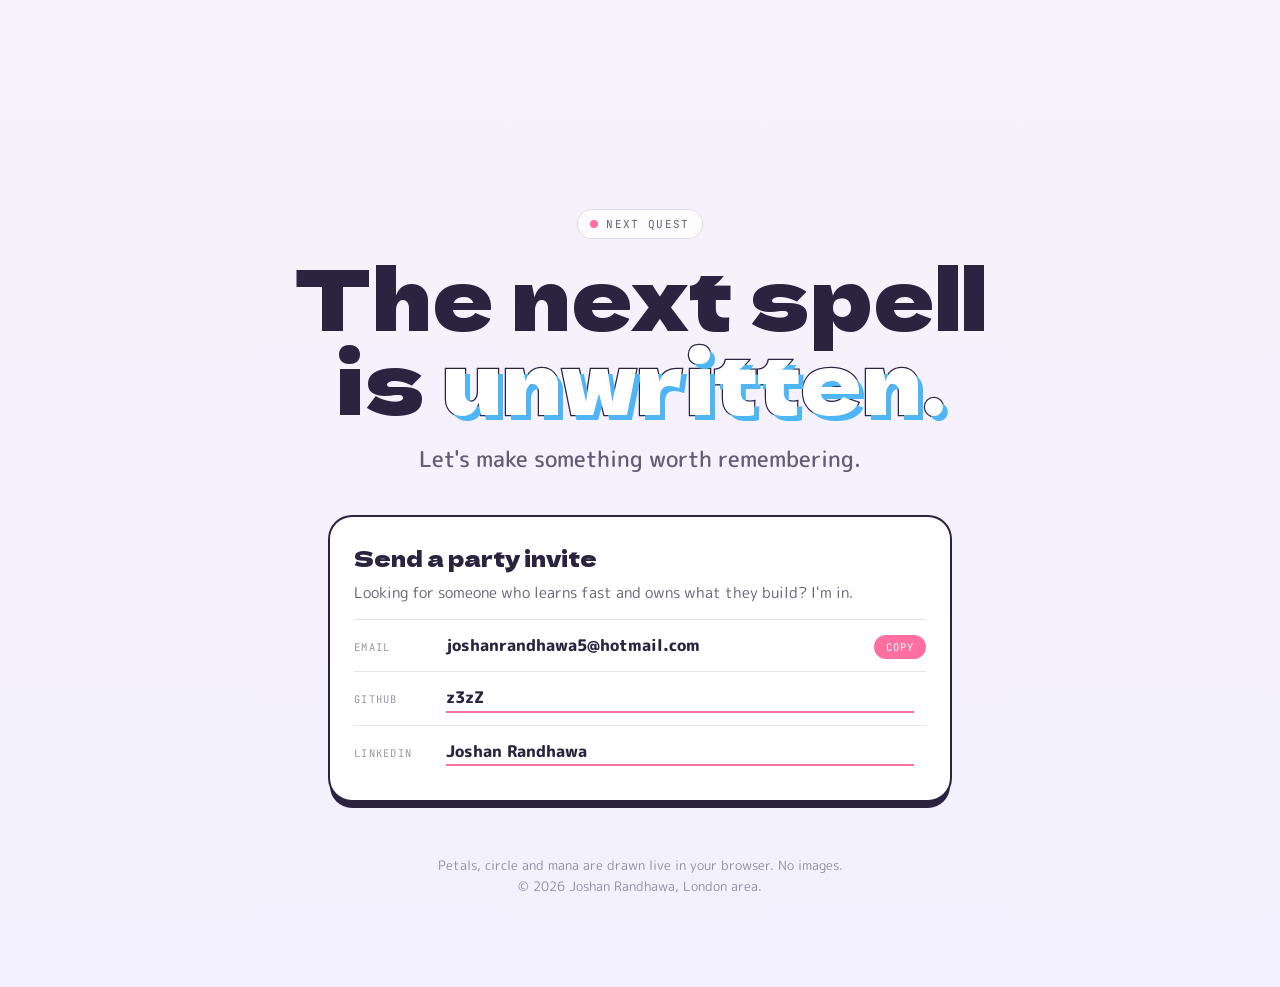
==== commit b2704430: "Finish LEGO to magic swap in Academy, Between and Skyline Co-Authored-By: Claude Opus 5.5 <noreply@a" ====
--- a/academy.html
+++ b/academy.html
@@ -346,7 +346,7 @@
         <p class="eyebrow"><i aria-hidden="true"></i>Character lore</p>
         <h2 class="sec" id="lore-h">The magic is <em>in the wielder.</em></h2>
         <p class="big">I believe the ethical weight of technology sits with whoever holds it, not the tool. So I try to hold it well.</p>
-        <p class="b">Code feels like LEGO to me. The fun is in the building, piece by piece, until it works and then works beautifully. My motto: excited by the idea, satisfied by the result.</p>
+        <p class="b">Code feels like magic to me. The right words in the right order, spell by spell, until it works and then works beautifully. My motto: excited by the idea, satisfied by the result.</p>
         <p class="b">I own what I ship. I'm drawn to ambitious engineering, developer tools, AI and software that feels exceptional to use. Off the clock: ricing Linux, an Obsidian second brain, Roblox worlds with Blender, learning Mandarin, and a Discord community for apprentices.</p>
       </div>
       <figure class="bond">
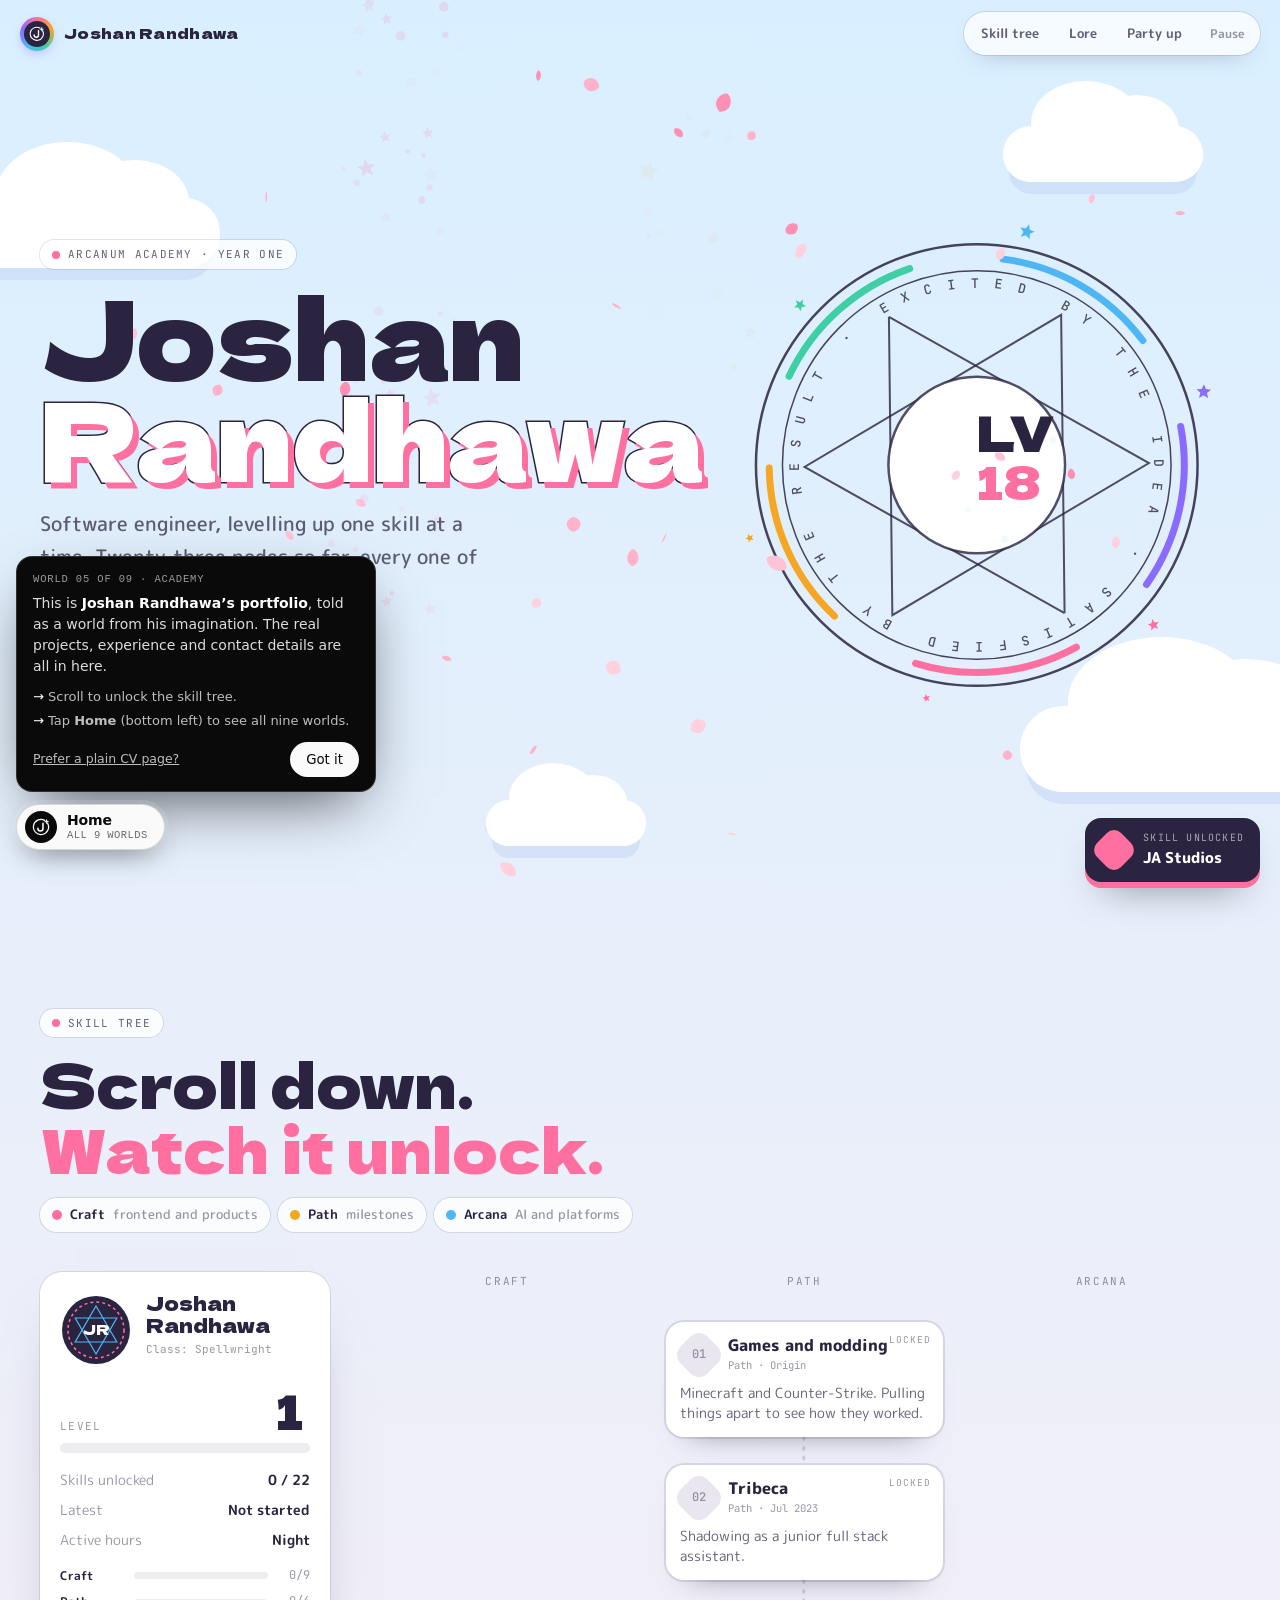
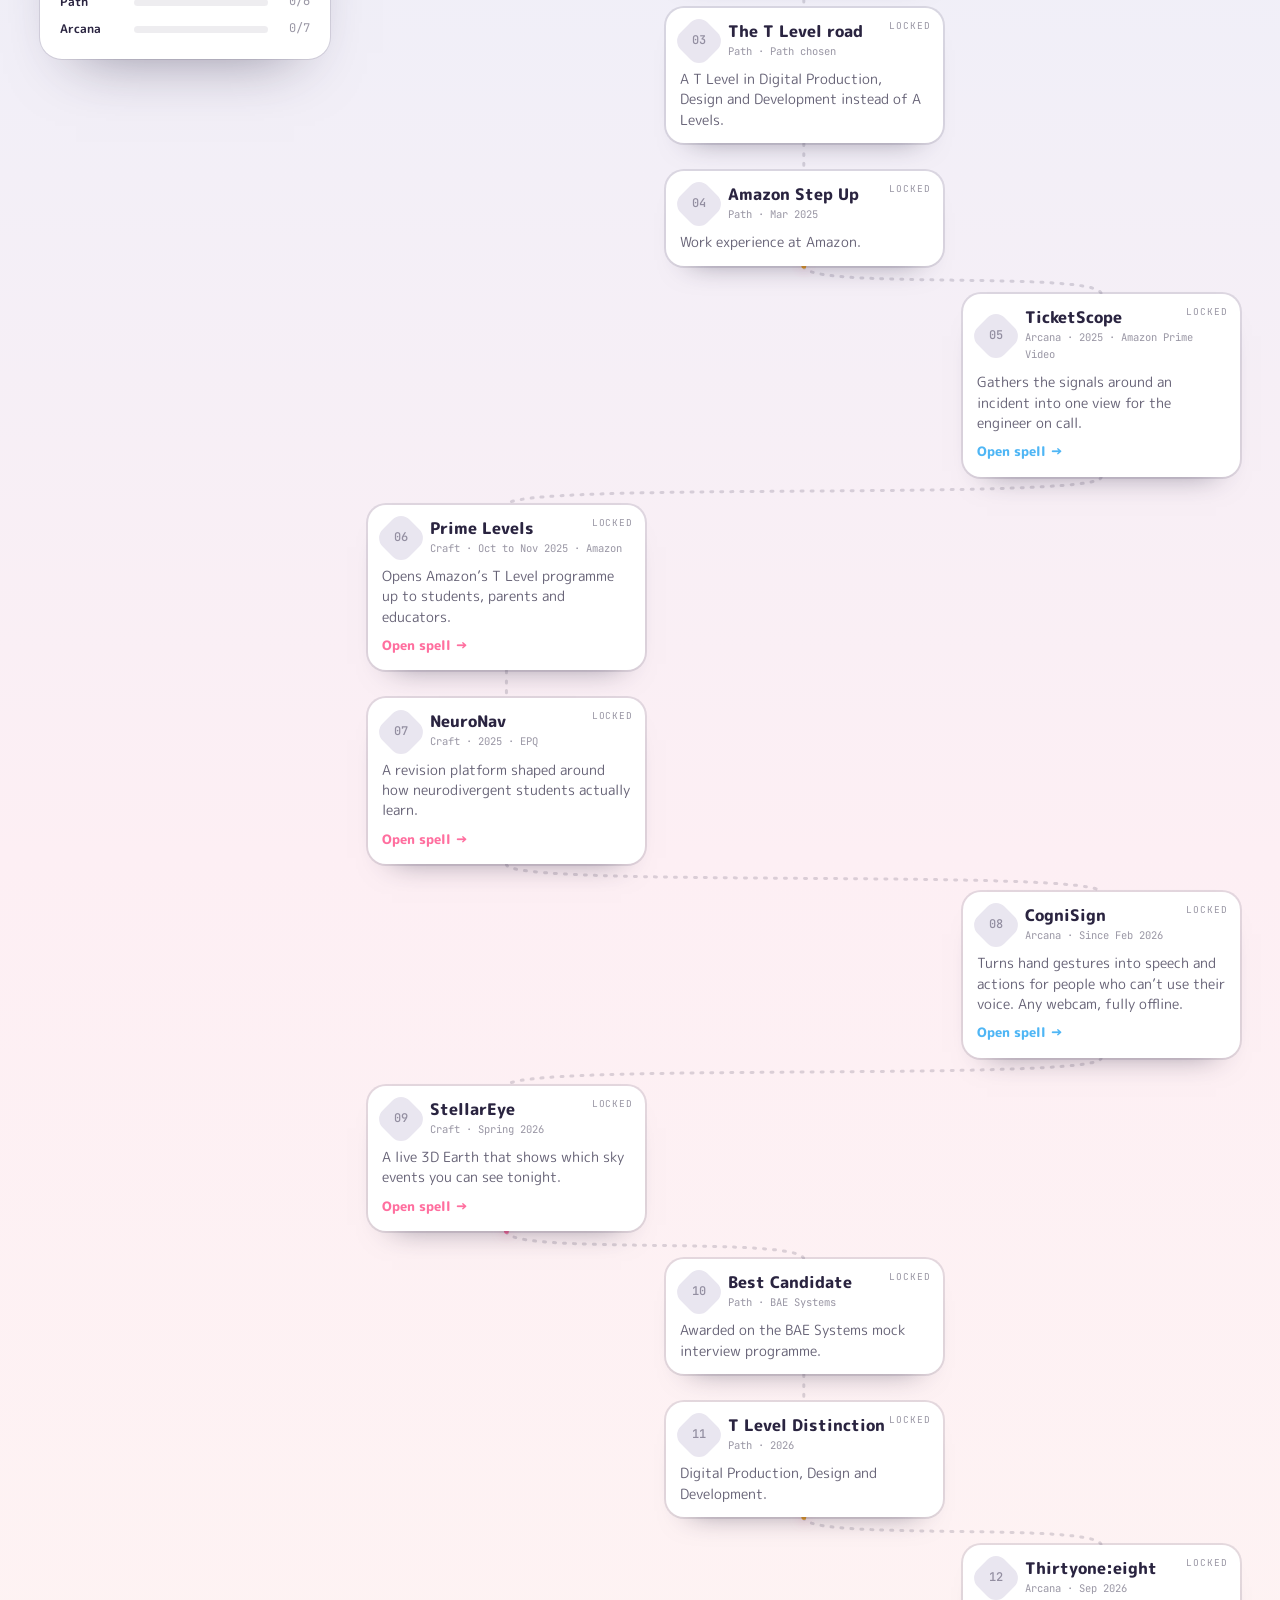
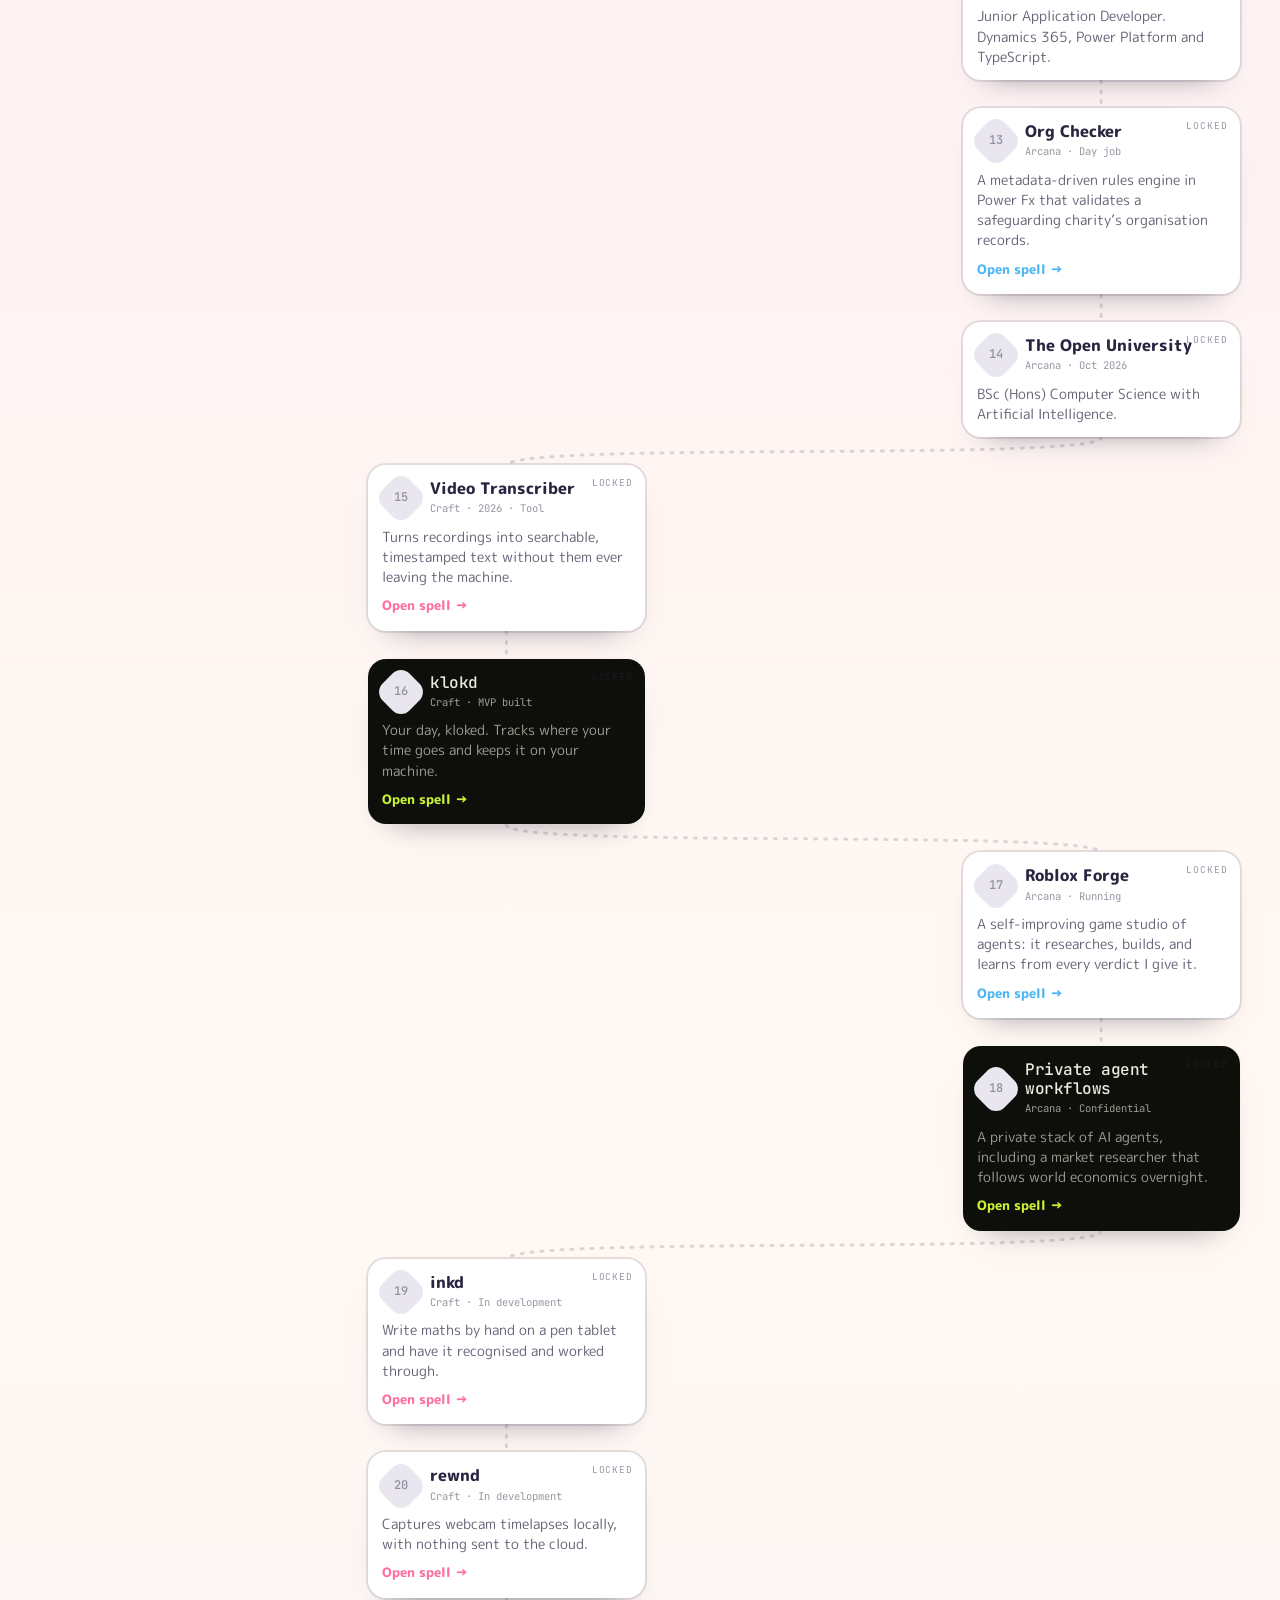
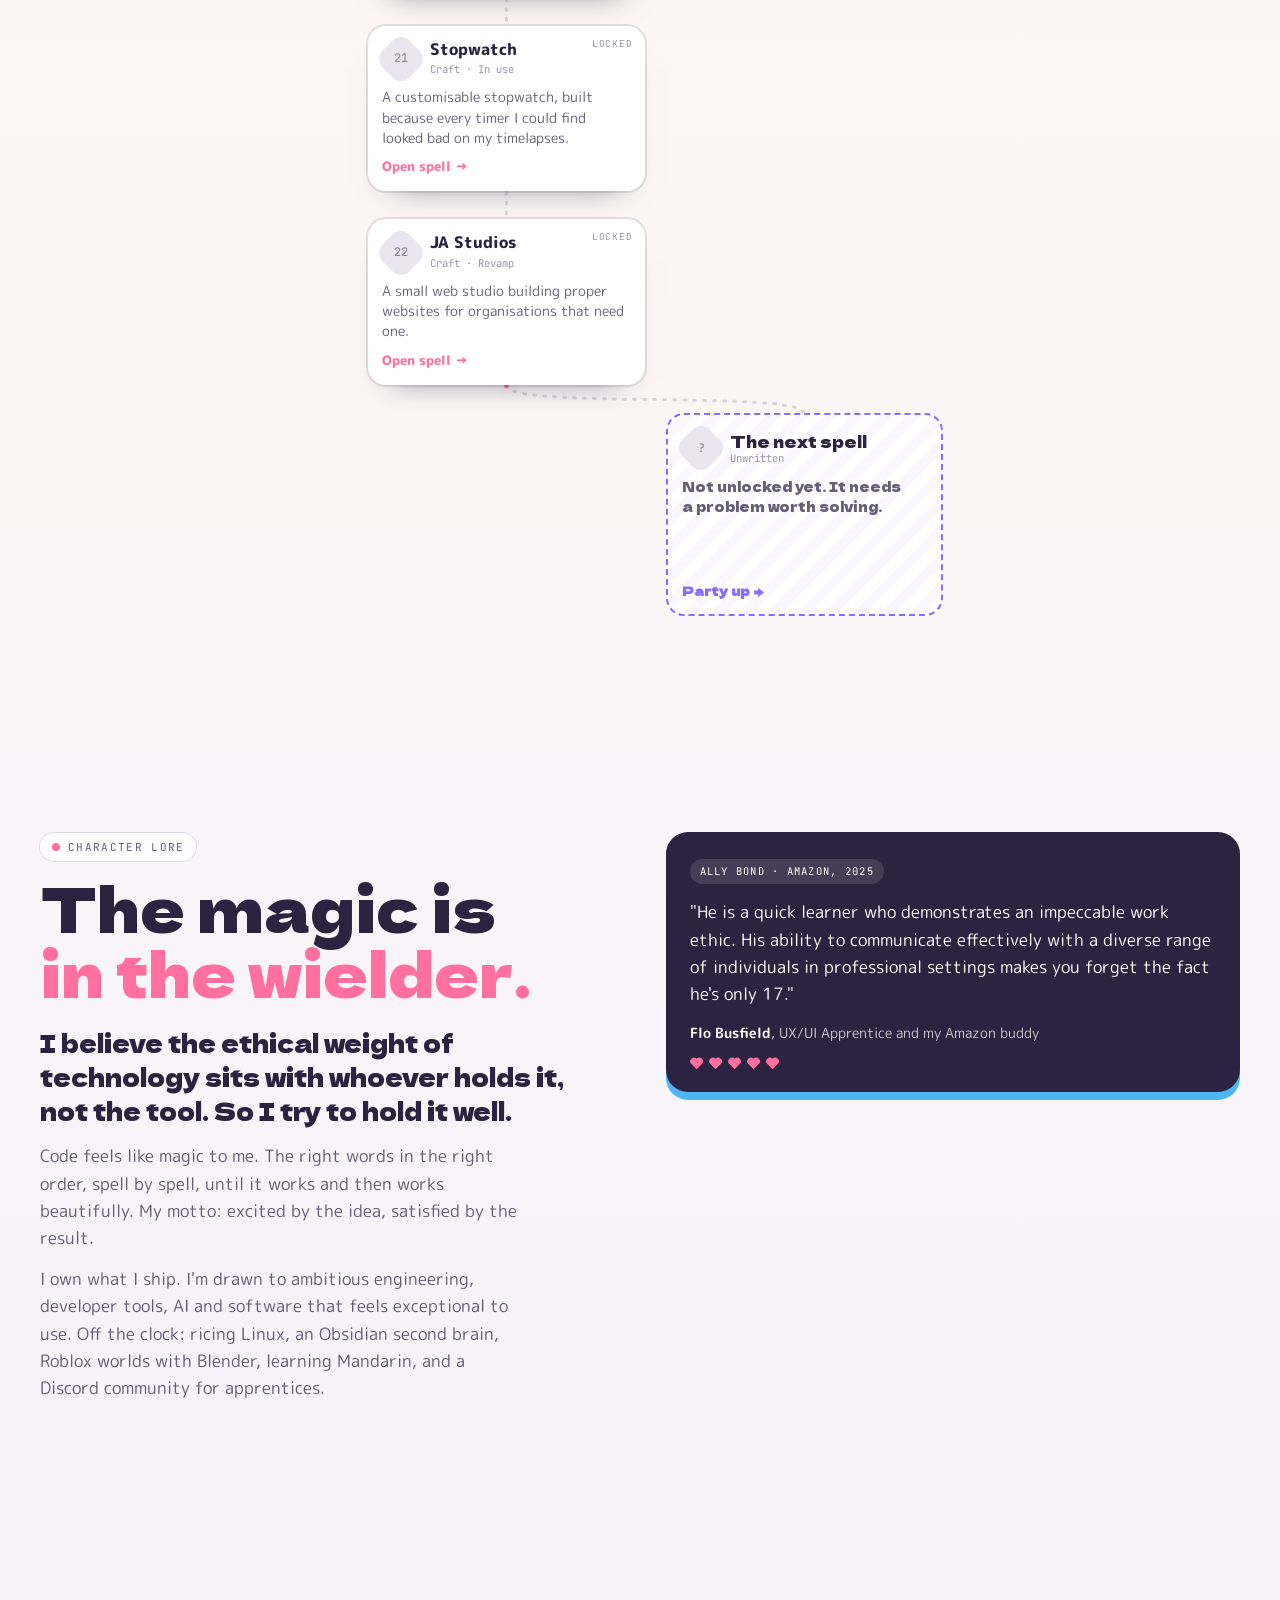
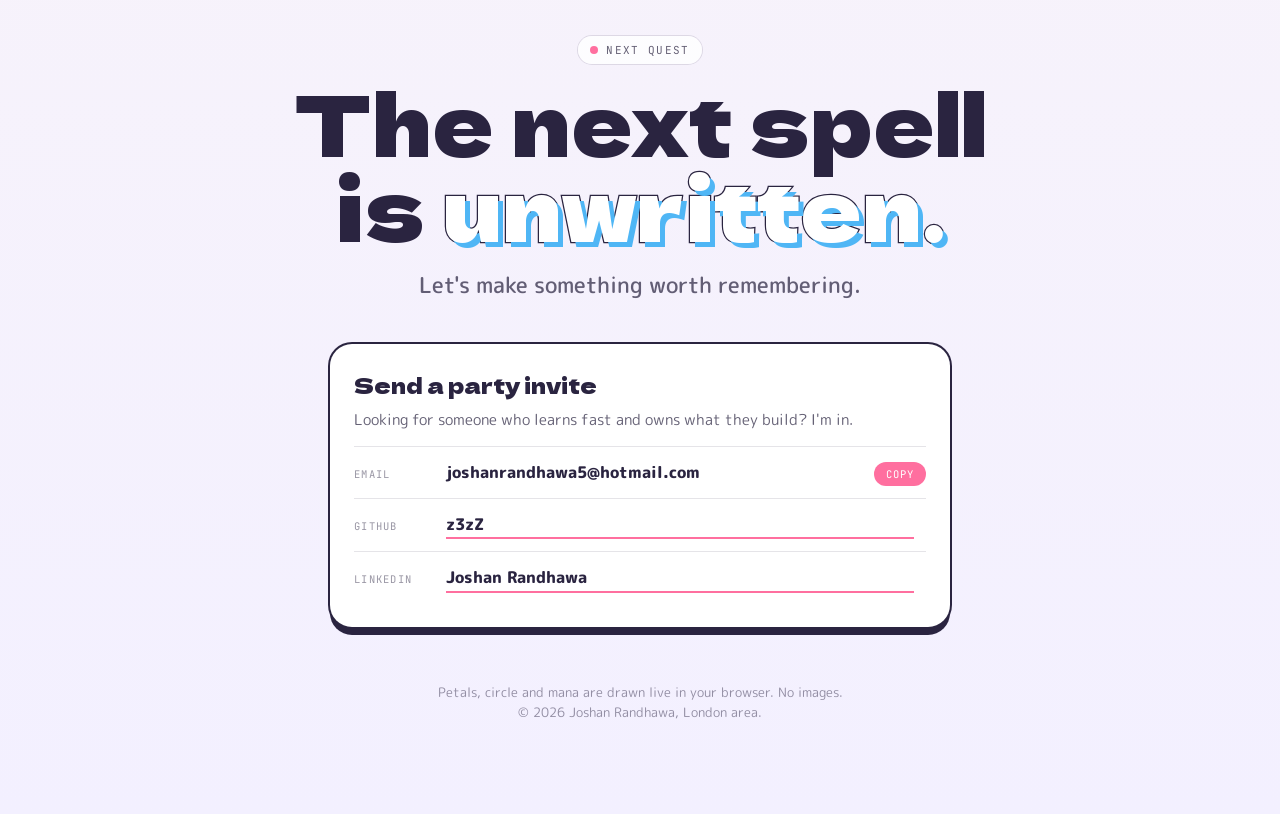
==== commit 548db479: "Remove errnd from the portfolio Drop every errnd card, listing, theme and mention across all worlds " ====
--- a/academy.html
+++ b/academy.html
@@ -424,8 +424,7 @@
  {b:'c',id:'inkd',m:'In development',g:'19'},
  {b:'c',id:'rewnd',m:'In development',g:'20'},
  {b:'c',id:'stopwatch',m:'In use',g:'21'},
- {b:'c',id:'errnd',m:'In design',g:'22'},
- {b:'c',id:'ja',m:'Revamp',g:'23'}
+ {b:'c',id:'ja',m:'Revamp',g:'22'}
 ];
 /* count per branch for the bars */
 var TOT={c:0,p:0,a:0};NODES.forEach(function(n){TOT[n.b]++;});
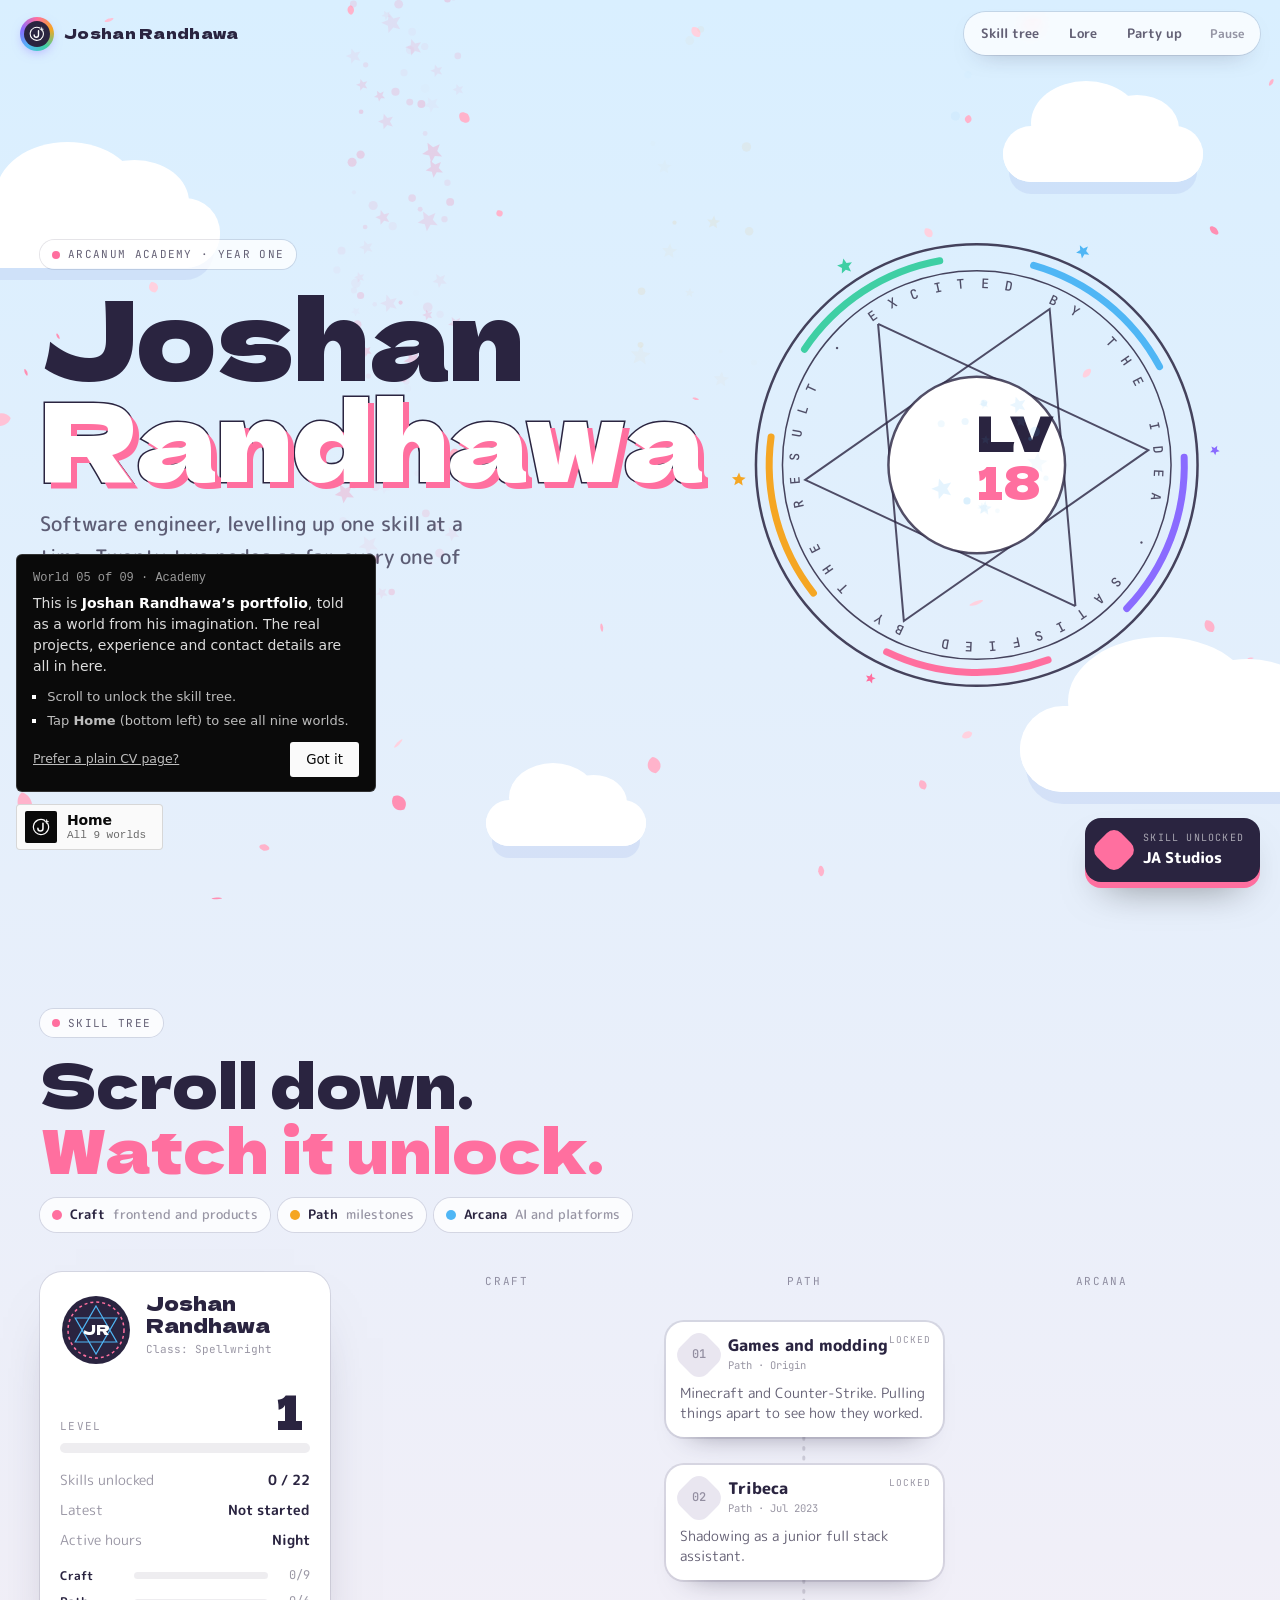
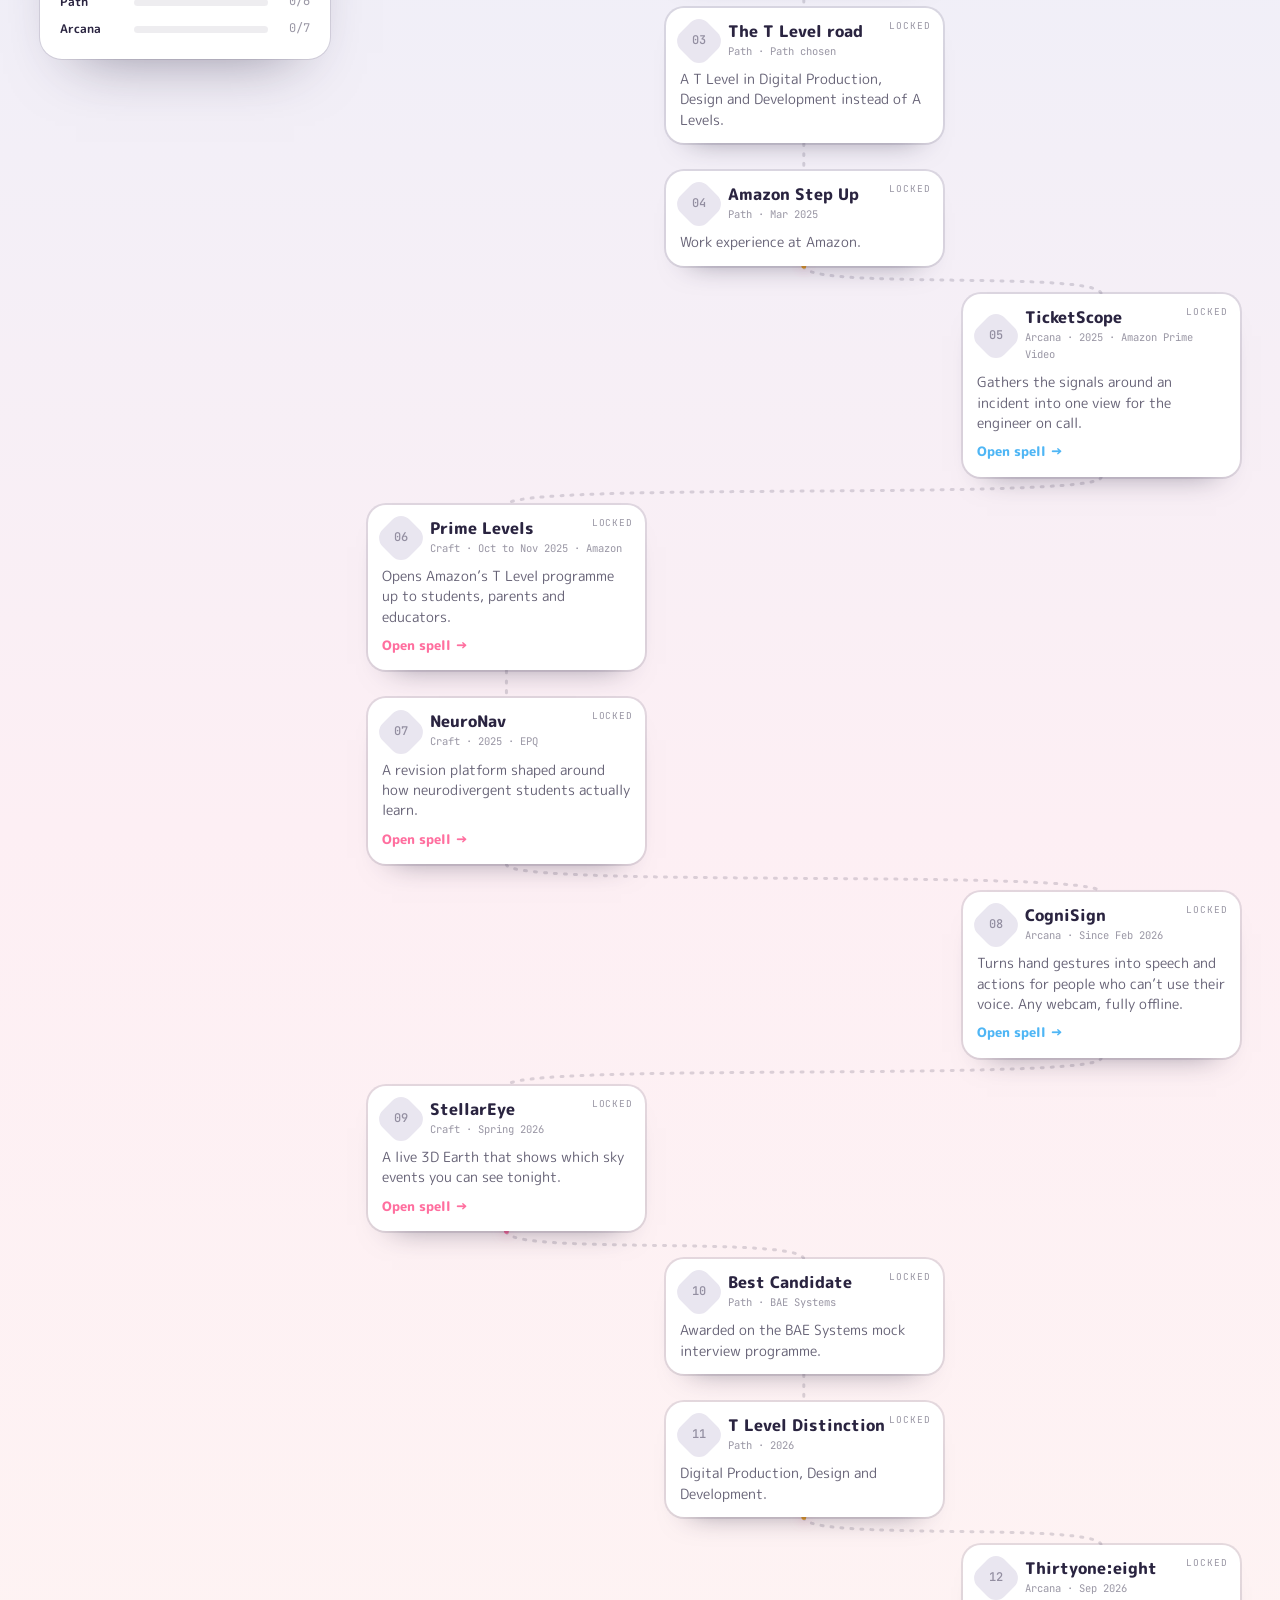
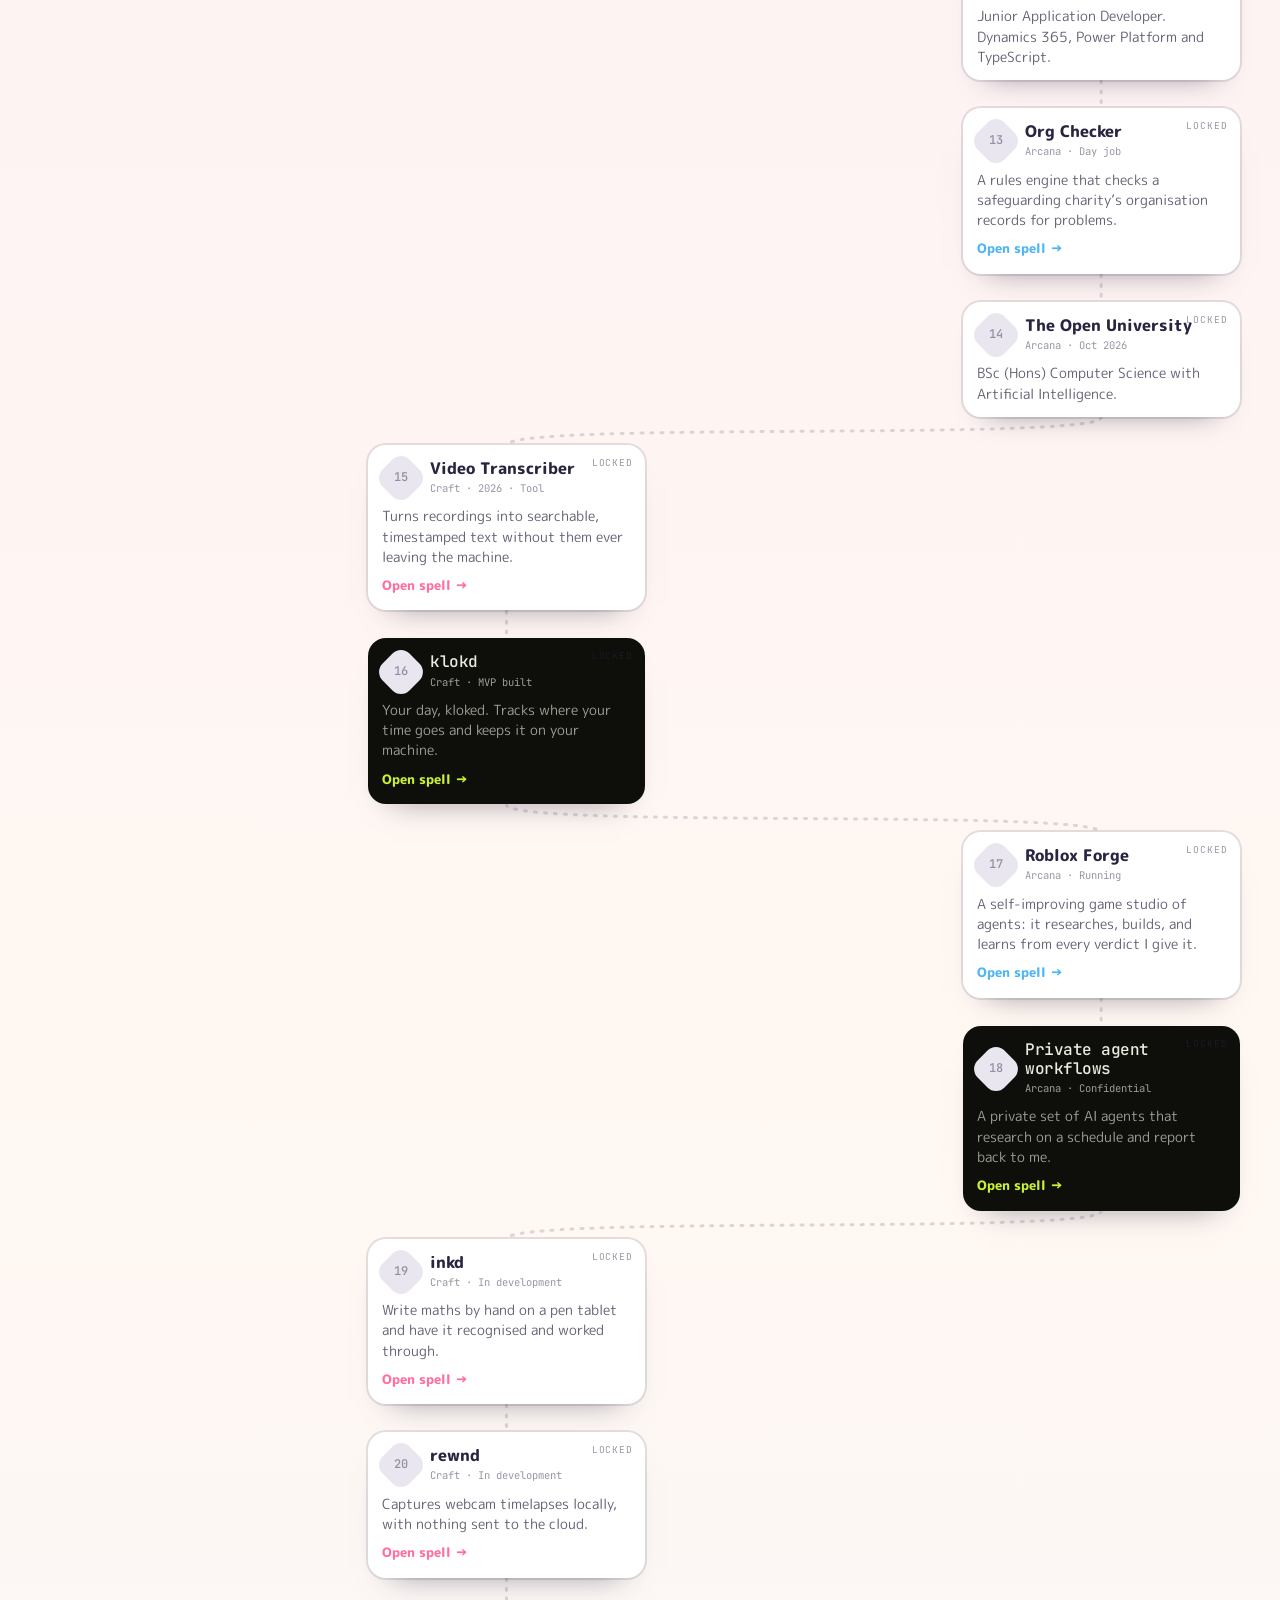
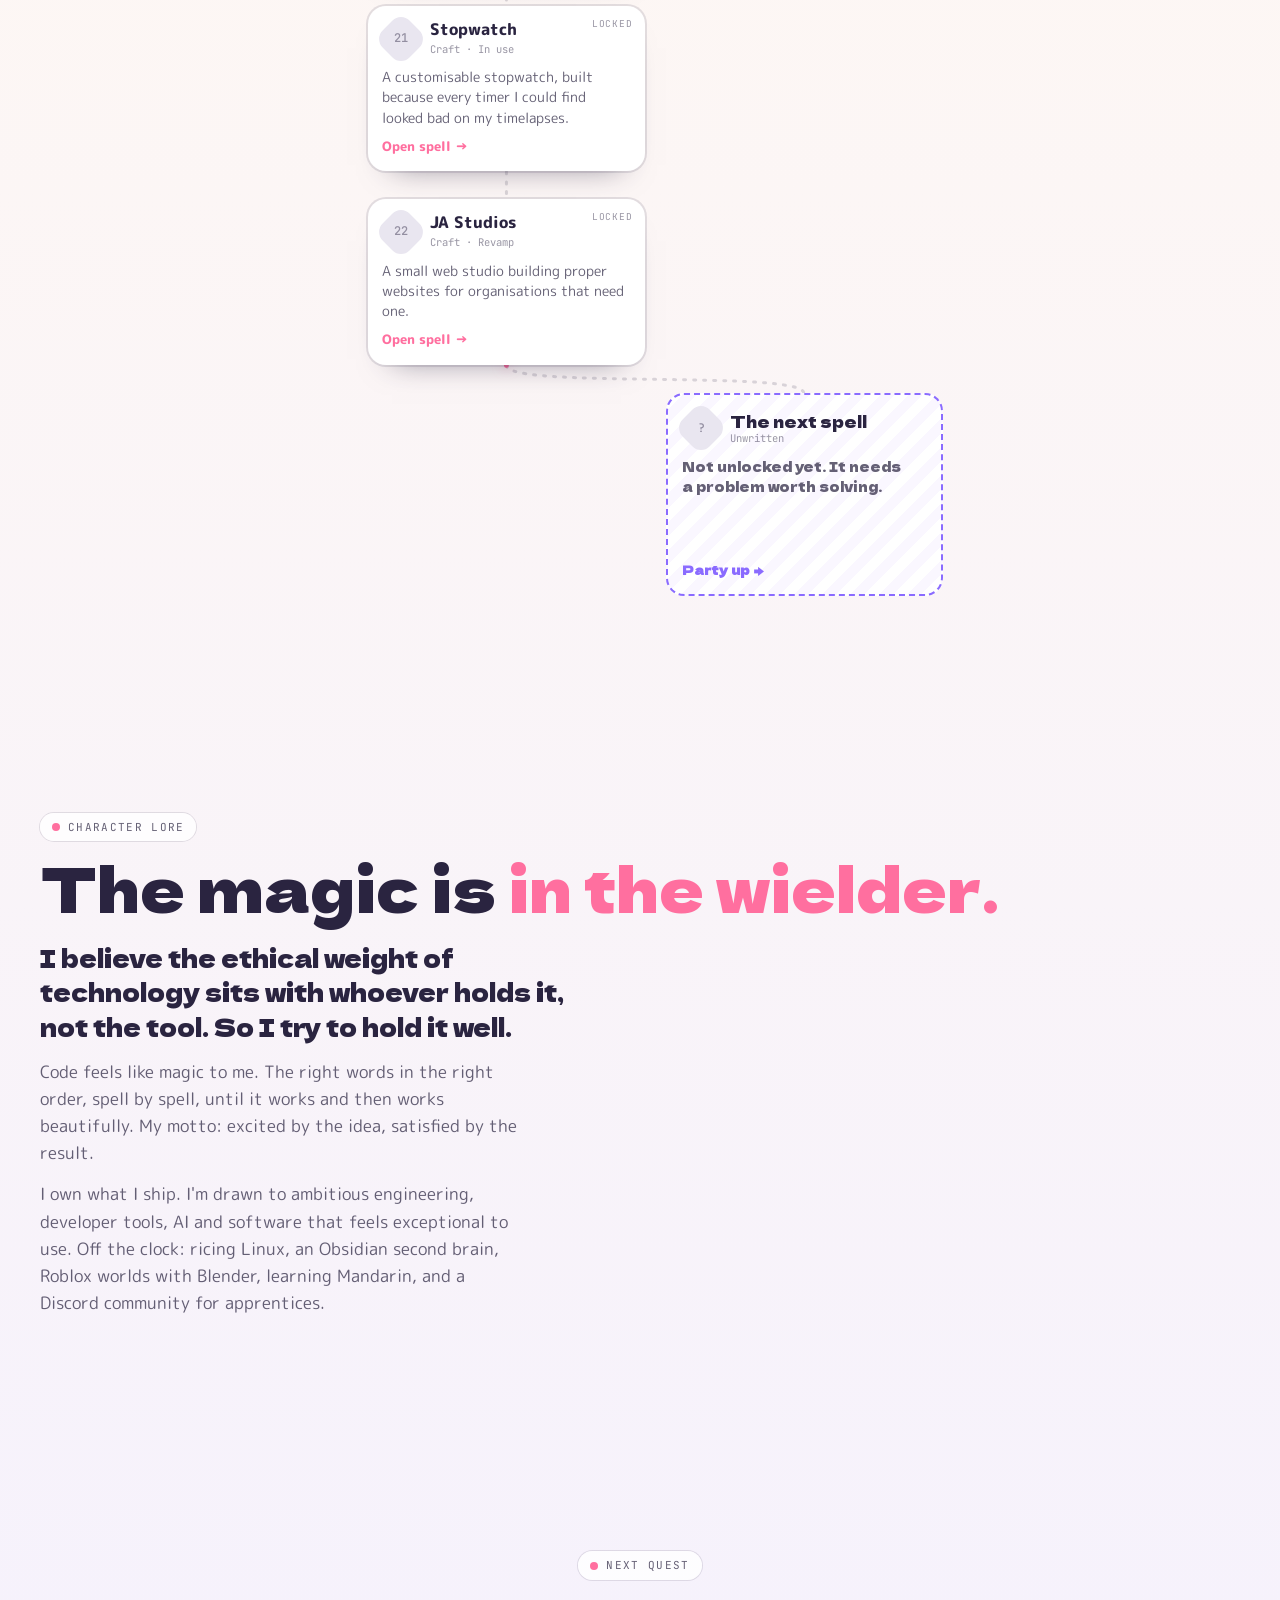
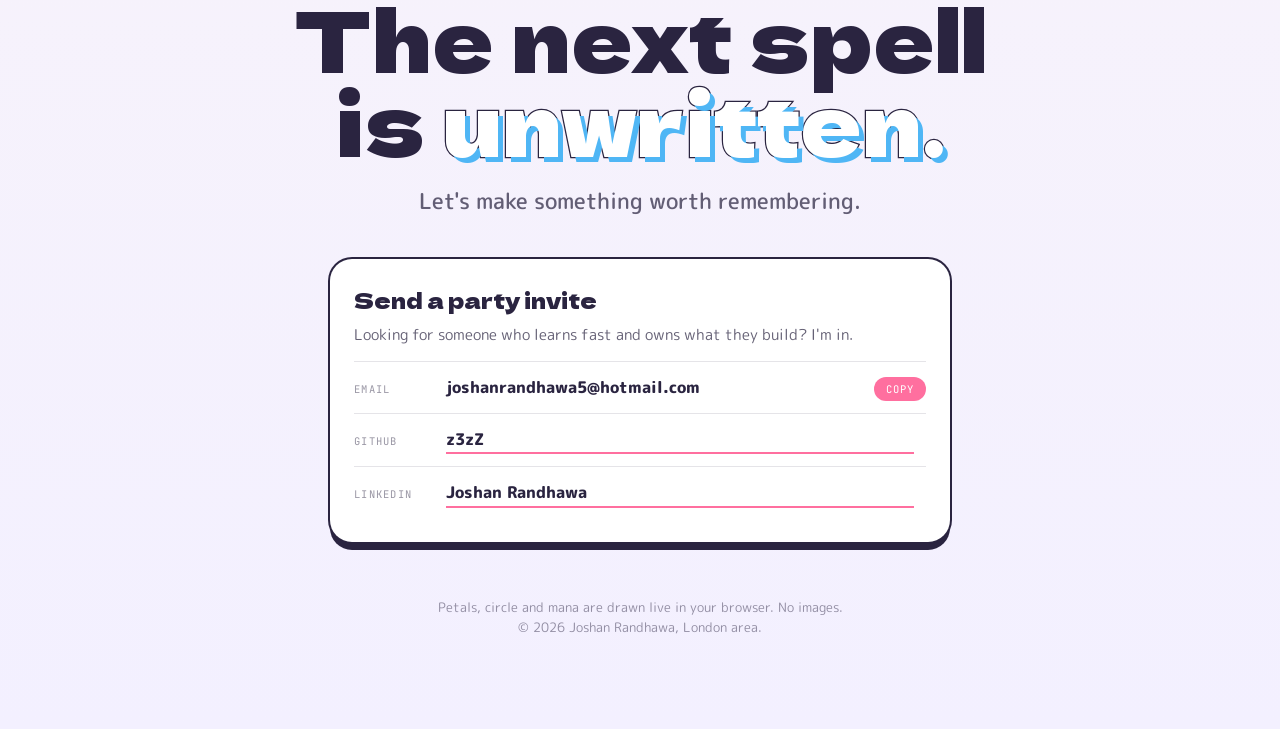
==== commit 3290eae1: "Polish: confidentiality trims, SEO/security setup and less templated styling - Standards-mode hub, u" ====
--- a/academy.html
+++ b/academy.html
@@ -5,25 +5,26 @@
 <meta name="viewport" content="width=device-width, initial-scale=1, viewport-fit=cover">
 <link rel="icon" type="image/svg+xml" href="data:image/svg+xml,%3Csvg%20xmlns%3D%22http%3A//www.w3.org/2000/svg%22%20viewBox%3D%220%200%2032%2032%22%3E%3Cstyle%3Eg%7Bstroke%3A%230a0a0a%7D.s%7Bfill%3A%230a0a0a%7D%40media%20%28prefers-color-scheme%3Adark%29%7Bg%7Bstroke%3A%23fafafa%7D.s%7Bfill%3A%23fafafa%7D%7D%3C/style%3E%3Cg%20fill%3D%22none%22%20stroke-linecap%3D%22round%22%20stroke-linejoin%3D%22round%22%20stroke-width%3D%222.6%22%3E%3Cpath%20d%3D%22M22.5%204.2A13.5%2013.5%200%201%200%2027.8%209.5%22%20stroke-width%3D%223.2%22/%3E%3Cpath%20d%3D%22M26%202.5l1.1%202.9%202.9%201.1-2.9%201.1-1.1%202.9-1.1-2.9-2.9-1.1%202.9-1.1z%22%20class%3D%22s%22%20stroke-width%3D%22.6%22/%3E%3Cpath%20d%3D%22M19.5%209.5V18.5a4.5%204.5%200%200%201-9%200%22%20stroke-width%3D%223.2%22/%3E%3C/g%3E%3C/svg%3E">
 <style>body{margin:0}img{max-width:100%}[hidden]{display:none!important}</style>
-<title>Arcanum Academy</title>
+<title>Academy · Joshan Randhawa</title>
+<link rel="canonical" href="https://www.joshan.dev/">
 <meta name="theme-color" content="#b08a5b">
 <link rel="apple-touch-icon" href="/apple-touch-icon.png">
 <meta property="og:type" content="website">
 <meta property="og:site_name" content="joshan.dev">
 <meta property="og:title" content="Academy · Joshan Randhawa">
-<meta property="og:description" content="An anime skill tree that unlocks as you scroll and levels you up to twenty-three. One of nine portfolio worlds by Joshan Randhawa.">
-<meta property="og:url" content="https://joshan.dev/academy.html">
-<meta property="og:image" content="https://joshan.dev/og/academy.png">
+<meta property="og:description" content="An anime skill tree that unlocks as you scroll and levels you up to twenty-two. One of nine portfolio worlds by Joshan Randhawa.">
+<meta property="og:url" content="https://www.joshan.dev/academy.html">
+<meta property="og:image" content="https://www.joshan.dev/og/academy.png">
 <meta property="og:image:width" content="1200">
 <meta property="og:image:height" content="630">
 <meta property="og:image:alt" content="Academy · Joshan Randhawa">
 <meta name="twitter:card" content="summary_large_image">
 <meta name="twitter:title" content="Academy · Joshan Randhawa">
-<meta name="twitter:description" content="An anime skill tree that unlocks as you scroll and levels you up to twenty-three. One of nine portfolio worlds by Joshan Randhawa.">
-<meta name="twitter:image" content="https://joshan.dev/og/academy.png">
+<meta name="twitter:description" content="An anime skill tree that unlocks as you scroll and levels you up to twenty-two. One of nine portfolio worlds by Joshan Randhawa.">
+<meta name="twitter:image" content="https://www.joshan.dev/og/academy.png">
 
 <meta name="claude:viewport-fit-sides" content="cover">
-<meta name="description" content="Joshan Randhawa, software engineer. A skill tree that unlocks as you scroll, from first mod to level 23.">
+<meta name="description" content="Joshan Randhawa, software engineer. A skill tree that unlocks as you scroll, from first mod to level 22.">
 <link rel="preconnect" href="https://fonts.googleapis.com">
 <link rel="preconnect" href="https://fonts.gstatic.com" crossorigin>
 <link rel="stylesheet" href="https://fonts.googleapis.com/css2?family=Dela+Gothic+One&family=JetBrains+Mono:wght@400;500&family=M+PLUS+Rounded+1c:wght@400;500;700;800&display=swap">
@@ -185,7 +186,7 @@
 
 /* lore */
 #lore{padding-block:12vh}
-.lore{display:grid;grid-template-columns:minmax(0,1fr) minmax(0,1fr);gap:clamp(24px,4vw,60px);align-items:start}
+.lore{display:grid;grid-template-columns:minmax(0,1fr);gap:clamp(24px,4vw,60px);align-items:start}
 .lore .big{font-family:var(--f-display);font-weight:400;font-size:clamp(20px,1.9vw,26px);line-height:1.4;margin:22px 0 0;max-width:26ch}
 .lore p.b{color:var(--ink-dim);font-size:16.5px;max-width:44ch;margin:14px 0 0}
 .bond{margin:0;padding:24px 24px 22px;border-radius:22px;background:var(--ink);color:#fff;position:relative;box-shadow:0 8px 0 var(--sky)}
@@ -294,7 +295,7 @@
       <div>
         <p class="eyebrow"><i aria-hidden="true"></i>Arcanum Academy · Year one</p>
         <h1><span class="a">Joshan</span><span class="b">Randhawa</span></h1>
-        <p class="sub">Software engineer, levelling up one skill at a time. Twenty-three nodes so far, every one of them real.</p>
+        <p class="sub">Software engineer, levelling up one skill at a time. Twenty-two nodes so far, every one of them real.</p>
         <div class="cta"><a class="start" href="#tree">Start the run</a><span class="press">Press start</span></div>
       </div>
       <div class="circle-slot" id="cslot" aria-hidden="true"></div>
@@ -321,7 +322,7 @@
           <div class="lv"><span>Level</span><b id="lvl">1</b></div>
           <div class="xp"><i id="xpb"></i></div>
           <dl class="stats">
-            <div><dt>Skills unlocked</dt><dd id="cnt">0 / 18</dd></div>
+            <div><dt>Skills unlocked</dt><dd id="cnt">0 / 22</dd></div>
             <div><dt>Latest</dt><dd id="latest">Not started</dd></div>
             <div><dt>Active hours</dt><dd>Night</dd></div>
           </dl>
@@ -349,12 +350,6 @@
         <p class="b">Code feels like magic to me. The right words in the right order, spell by spell, until it works and then works beautifully. My motto: excited by the idea, satisfied by the result.</p>
         <p class="b">I own what I ship. I'm drawn to ambitious engineering, developer tools, AI and software that feels exceptional to use. Off the clock: ricing Linux, an Obsidian second brain, Roblox worlds with Blender, learning Mandarin, and a Discord community for apprentices.</p>
       </div>
-      <figure class="bond">
-        <span class="lbl">Ally bond · Amazon, 2025</span>
-        <blockquote>"He is a quick learner who demonstrates an impeccable work ethic. His ability to communicate effectively with a diverse range of individuals in professional settings makes you forget the fact he's only 17."</blockquote>
-        <figcaption><b>Flo Busfield</b>, UX/UI Apprentice and my Amazon buddy</figcaption>
-        <div class="hearts" aria-hidden="true"><i></i><i></i><i></i><i></i><i></i></div>
-      </figure>
     </div>
   </section>
 
--- a/hub.css
+++ b/hub.css
@@ -1,23 +1,23 @@
 /* Shared chrome for every world: a clear Home button and a one-time "how this works" note. */
-.jr-hub{position:fixed;z-index:9999;left:max(16px,env(safe-area-inset-left,0px));bottom:calc(env(safe-area-inset-bottom,0px) + 50px);display:inline-flex;align-items:center;gap:10px;min-height:46px;padding:6px 16px 6px 8px;background:#fafafa;color:#0a0a0a;border:1px solid rgba(0,0,0,.14);border-radius:999px;font:500 13px/1.1 "Geist",ui-sans-serif,system-ui,-apple-system,"Segoe UI",Roboto,sans-serif;text-decoration:none;box-shadow:0 10px 30px -10px rgba(0,0,0,.55),0 0 0 4px rgba(250,250,250,.14);transition:transform .2s,box-shadow .2s}
-.jr-hub:hover{transform:translateY(-2px);box-shadow:0 14px 34px -10px rgba(0,0,0,.6),0 0 0 4px rgba(250,250,250,.24)}
+.jr-hub{position:fixed;z-index:9999;left:max(16px,env(safe-area-inset-left,0px));bottom:calc(env(safe-area-inset-bottom,0px) + 50px);display:inline-flex;align-items:center;gap:10px;min-height:46px;padding:6px 16px 6px 8px;background:#fafafa;color:#0a0a0a;border:1px solid rgba(0,0,0,.14);border-radius:4px;font:500 13px/1.1 ui-sans-serif,system-ui,-apple-system,"Segoe UI",Roboto,sans-serif;text-decoration:none}
+.jr-hub:hover{background:#0a0a0a;color:#fafafa;border-color:#fafafa}.jr-hub:hover b{background:#fafafa;color:#0a0a0a}
 .jr-hub:focus-visible{outline:2px solid #0a0a0a;outline-offset:3px}
-.jr-hub b{display:grid;place-items:center;width:32px;height:32px;border-radius:50%;background:#0a0a0a;color:#fafafa;flex:none}
+.jr-hub b{display:grid;place-items:center;width:32px;height:32px;border-radius:2px;background:#0a0a0a;color:#fafafa;flex:none}
 .jr-hub b svg{display:block;width:18px;height:18px}
 .jr-hub .jr-t{display:flex;flex-direction:column;gap:2px}
 .jr-hub strong{font-weight:600;font-size:14px;letter-spacing:-.01em}
-.jr-hub small{font:500 10.5px/1 ui-monospace,SFMono-Regular,Menlo,monospace;letter-spacing:.04em;text-transform:uppercase;opacity:.6}
+.jr-hub small{font:500 11px/1 ui-monospace,SFMono-Regular,Menlo,monospace;opacity:.6}
 
-.jr-note{position:fixed;z-index:9998;left:max(16px,env(safe-area-inset-left,0px));right:max(16px,env(safe-area-inset-right,0px));bottom:calc(env(safe-area-inset-bottom,0px) + 108px);max-width:360px;padding:16px 16px 14px;background:#0a0a0a;color:#f2f2f2;border:1px solid rgba(255,255,255,.16);border-radius:16px;box-shadow:0 24px 60px -20px rgba(0,0,0,.7);font:400 14px/1.5 "Geist",ui-sans-serif,system-ui,-apple-system,"Segoe UI",Roboto,sans-serif;opacity:0;transform:translateY(10px);transition:opacity .35s,transform .35s;pointer-events:none}
+.jr-note{position:fixed;z-index:9998;left:max(16px,env(safe-area-inset-left,0px));right:max(16px,env(safe-area-inset-right,0px));bottom:calc(env(safe-area-inset-bottom,0px) + 108px);max-width:360px;padding:16px 16px 14px;background:#0a0a0a;color:#f2f2f2;border:1px solid rgba(255,255,255,.16);border-radius:6px;font:400 14px/1.5 ui-sans-serif,system-ui,-apple-system,"Segoe UI",Roboto,sans-serif;opacity:0;transform:translateY(10px);transition:opacity .35s,transform .35s;pointer-events:none}
 .jr-note.on{opacity:1;transform:none;pointer-events:auto}
-.jr-note .jr-k{display:block;margin:0 0 6px;font:500 10.5px/1.3 ui-monospace,SFMono-Regular,Menlo,monospace;letter-spacing:.08em;text-transform:uppercase;color:#9a9a9a}
+.jr-note .jr-k{display:block;margin:0 0 6px;font:500 12px/1.3 ui-monospace,SFMono-Regular,Menlo,monospace;color:#9a9a9a}
 .jr-note p{margin:0;color:#dcdcdc}
 .jr-note p b{color:#fff;font-weight:600}
-.jr-note ul{margin:10px 0 0;padding:0;list-style:none;display:grid;gap:4px;font-size:13px;color:#bdbdbd}
-.jr-note li::before{content:"→ ";color:#fff}
+.jr-note ul{margin:10px 0 0;padding:0 0 0 1.1em;list-style:square;display:grid;gap:4px;font-size:13px;color:#bdbdbd}
+.jr-note li::marker{color:#fff}
 .jr-note .jr-row{display:flex;justify-content:space-between;align-items:center;gap:12px;margin-top:12px}
 .jr-note .jr-row a{color:#bdbdbd;font-size:12.5px}
-.jr-note button{appearance:none;border:0;border-radius:999px;background:#fafafa;color:#0a0a0a;font:600 13px/1 inherit;font-family:inherit;padding:10px 16px;cursor:pointer}
+.jr-note button{appearance:none;border:0;border-radius:3px;background:#fafafa;color:#0a0a0a;font:600 13px/1 inherit;font-family:inherit;padding:10px 16px;cursor:pointer}
 .jr-note button:focus-visible{outline:2px solid #fafafa;outline-offset:3px}
 .jr-note.mini{max-width:280px;padding:10px 14px}
 .jr-note.mini .jr-k{margin:0}
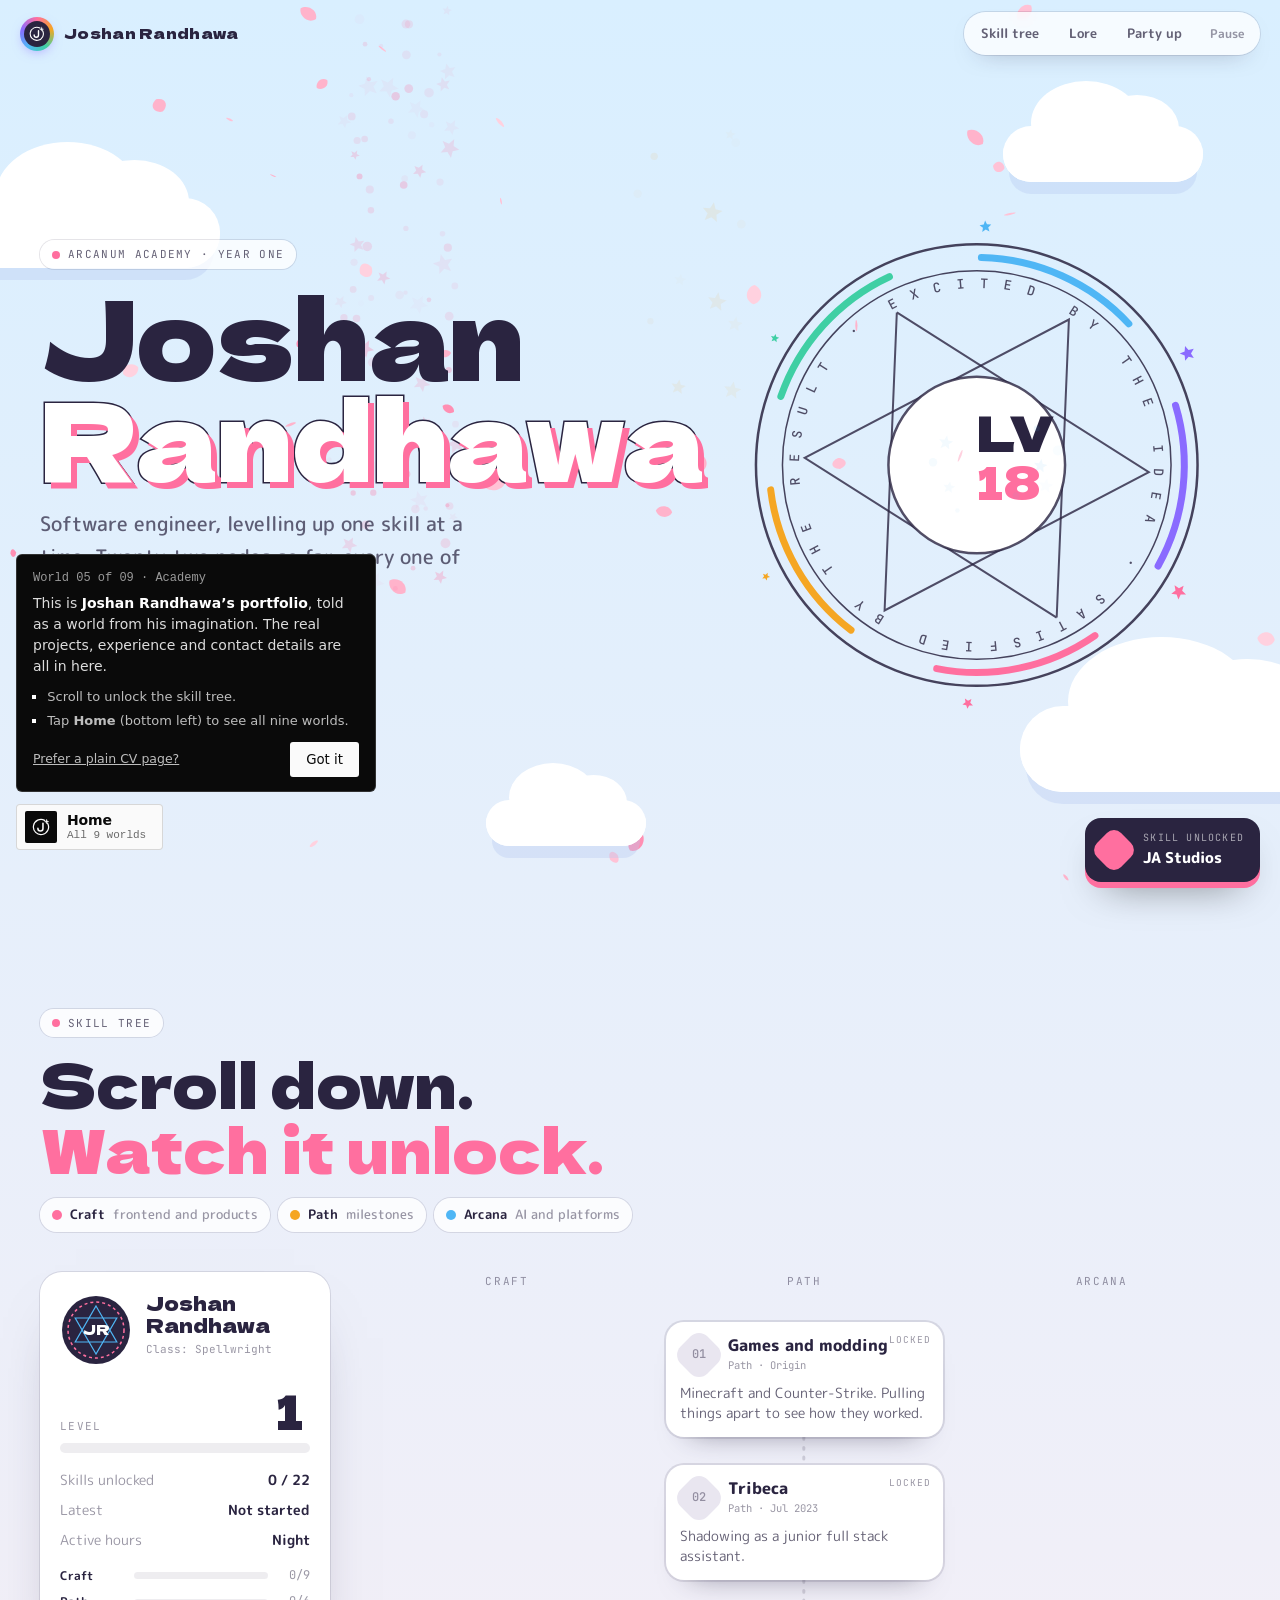
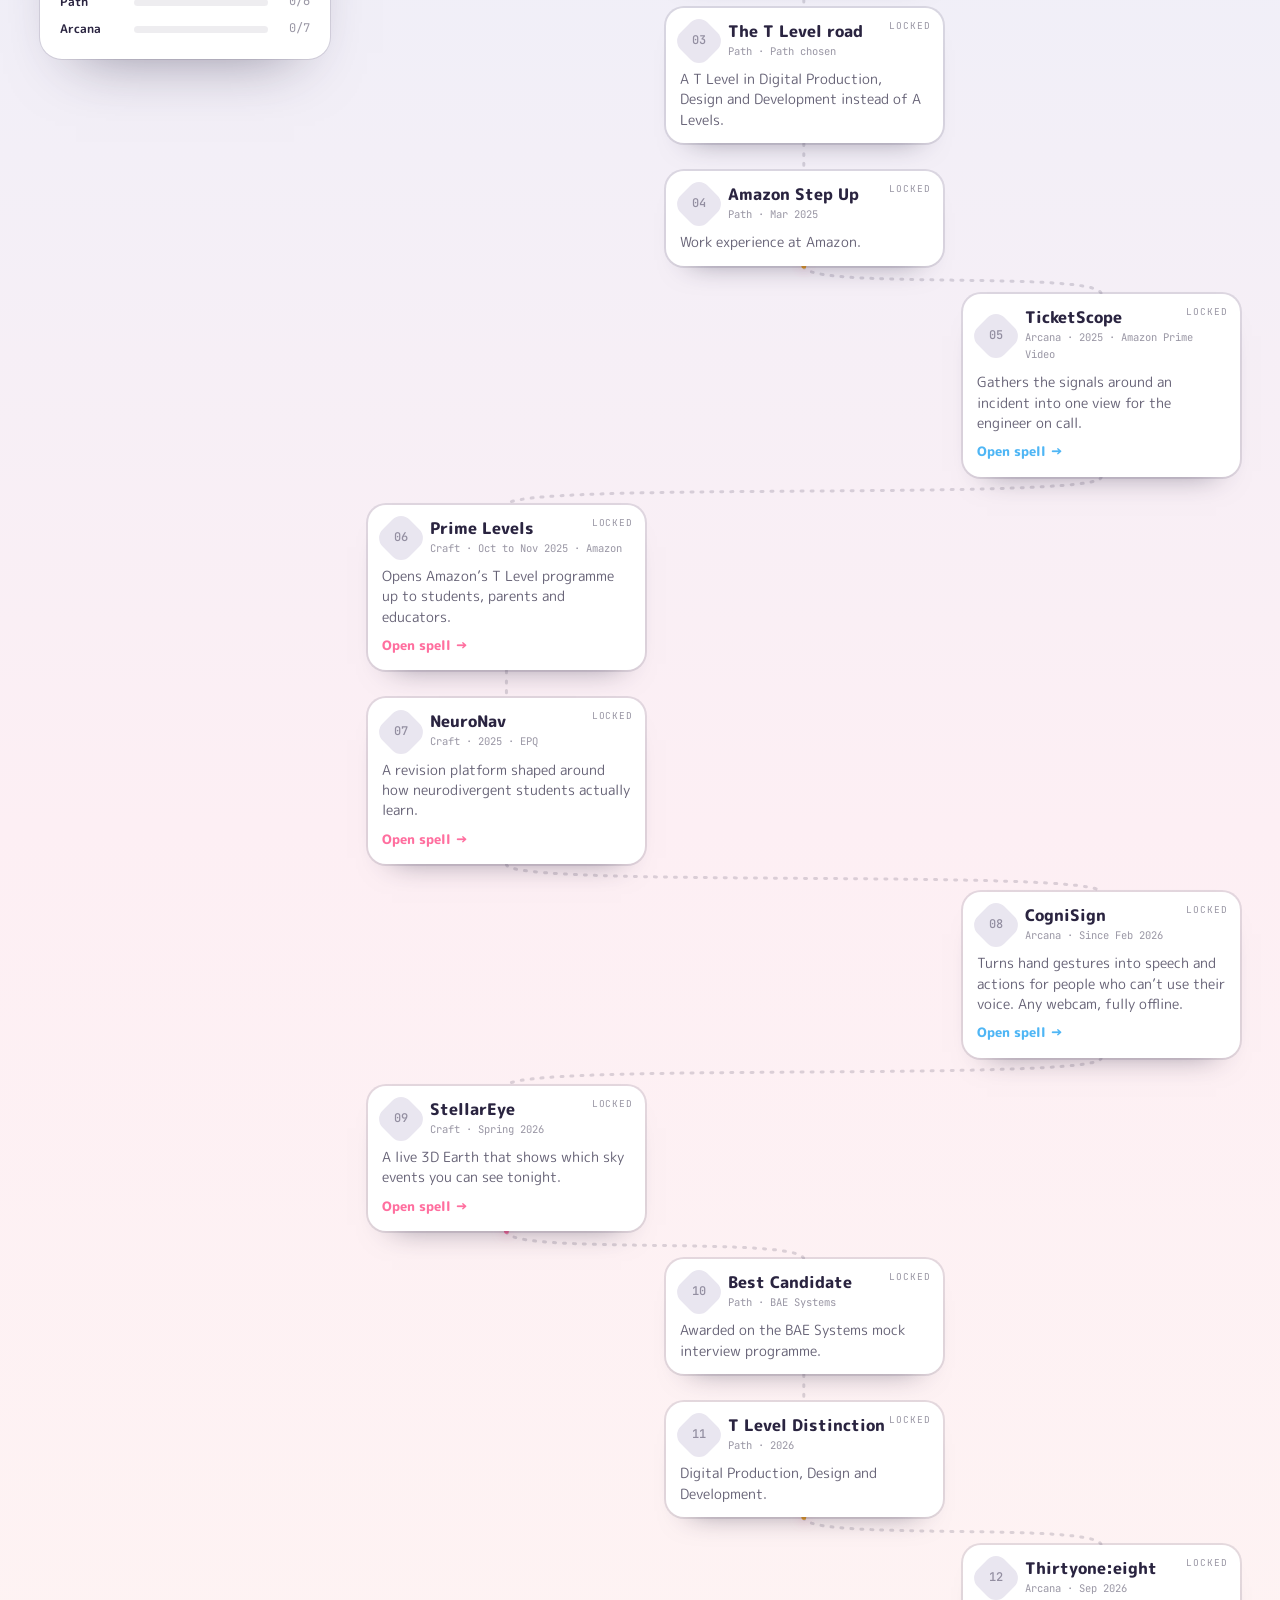
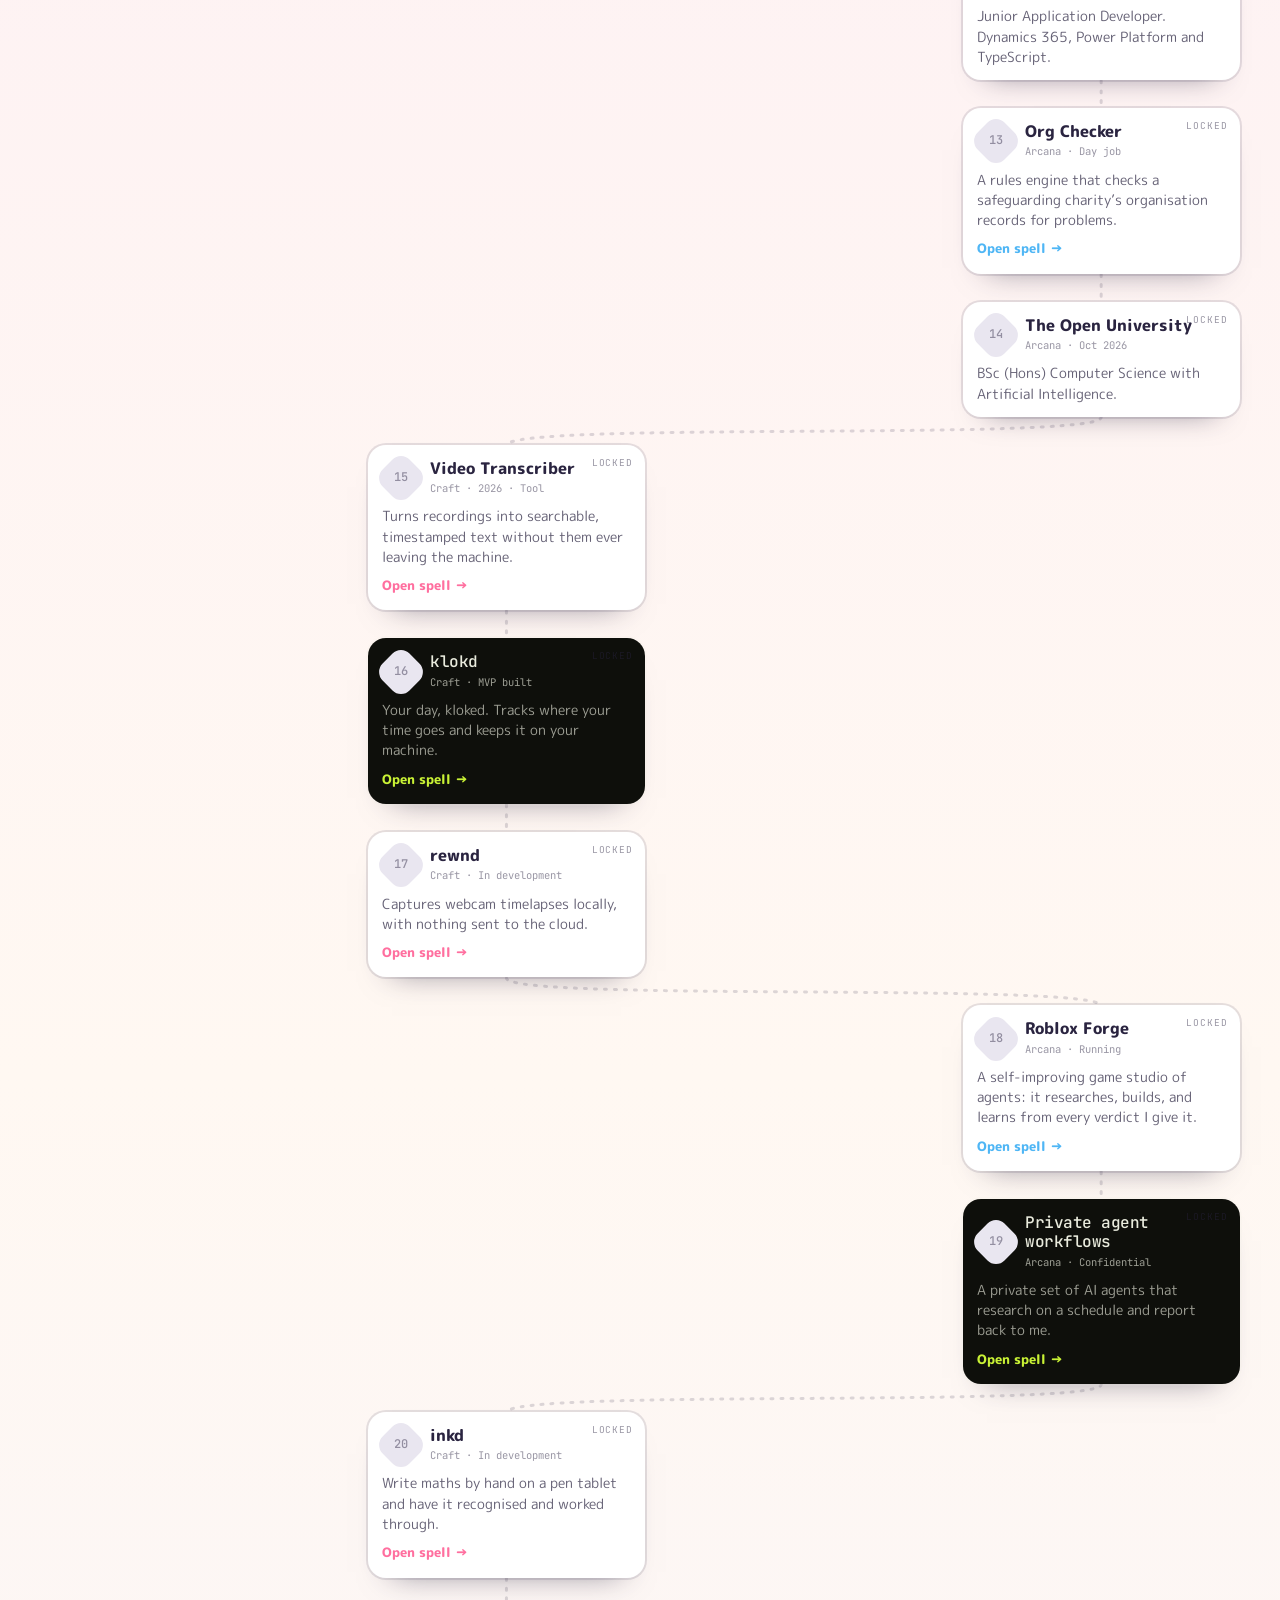
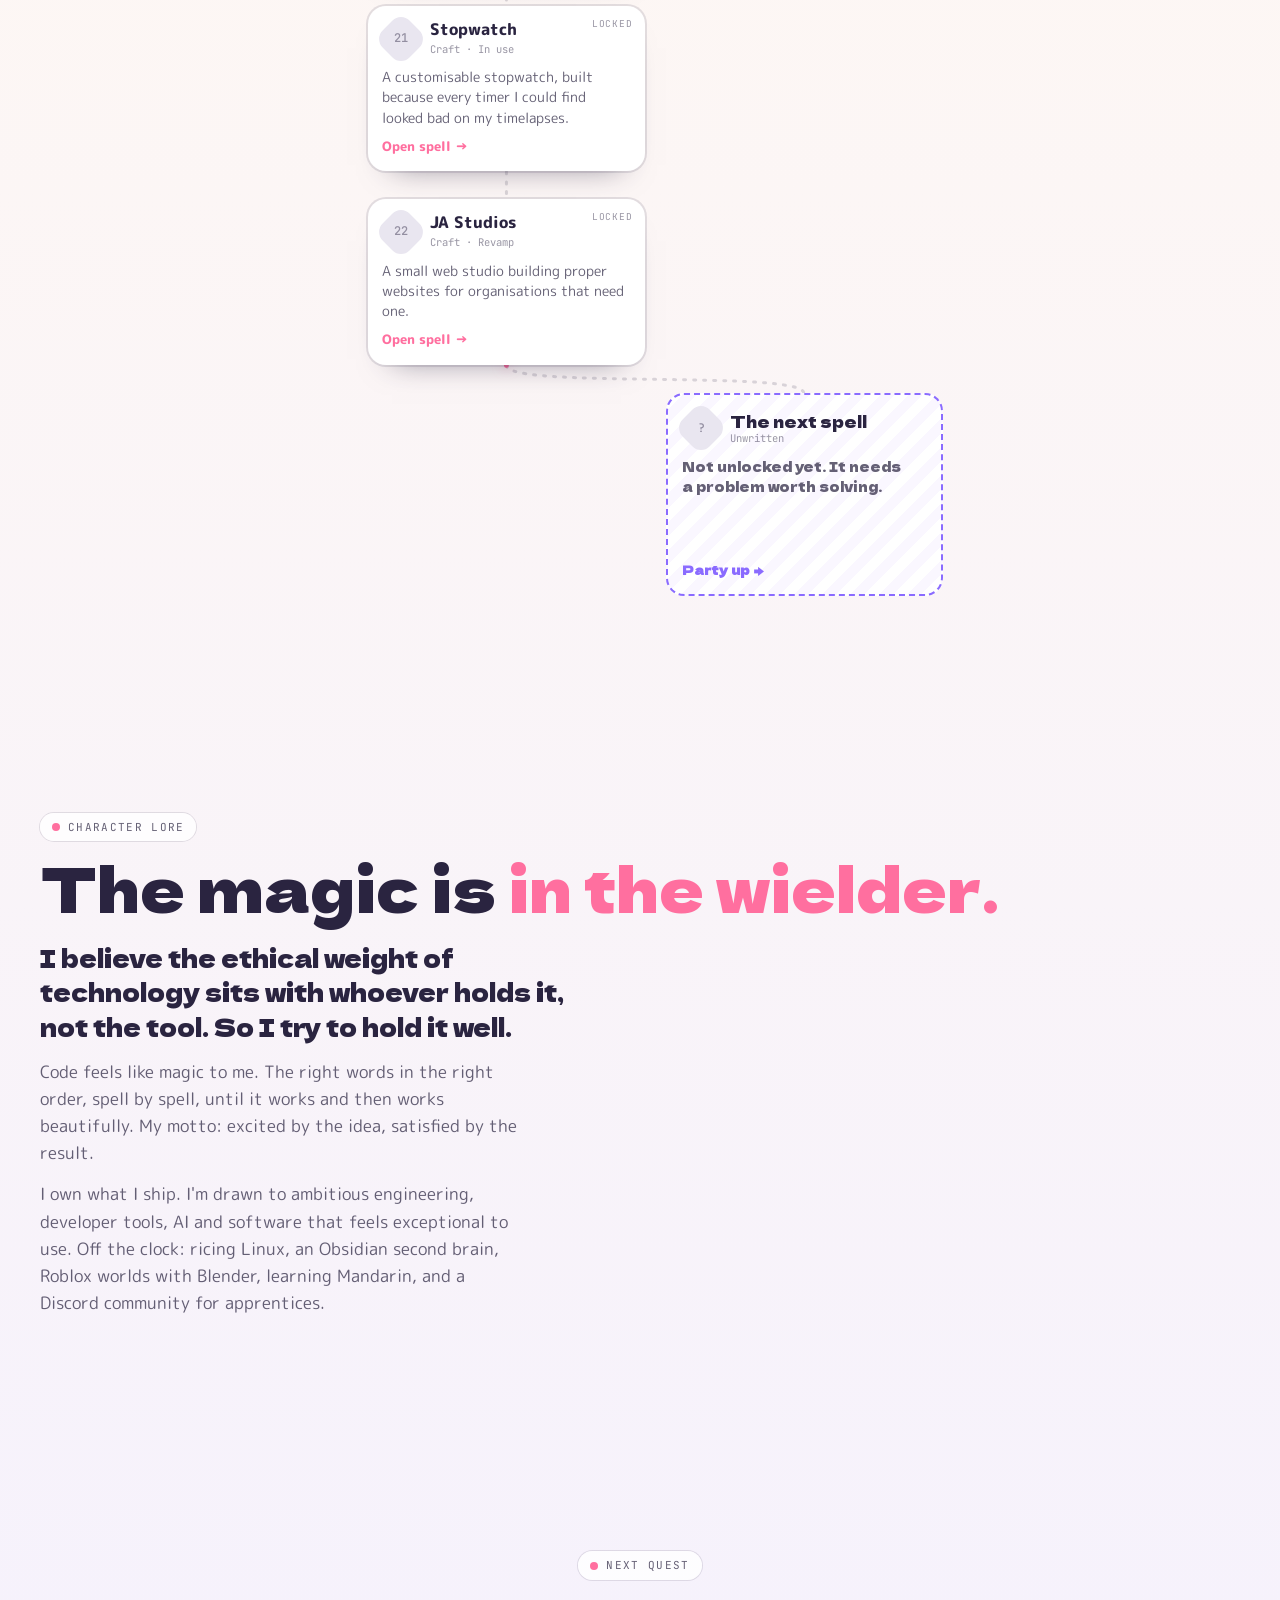
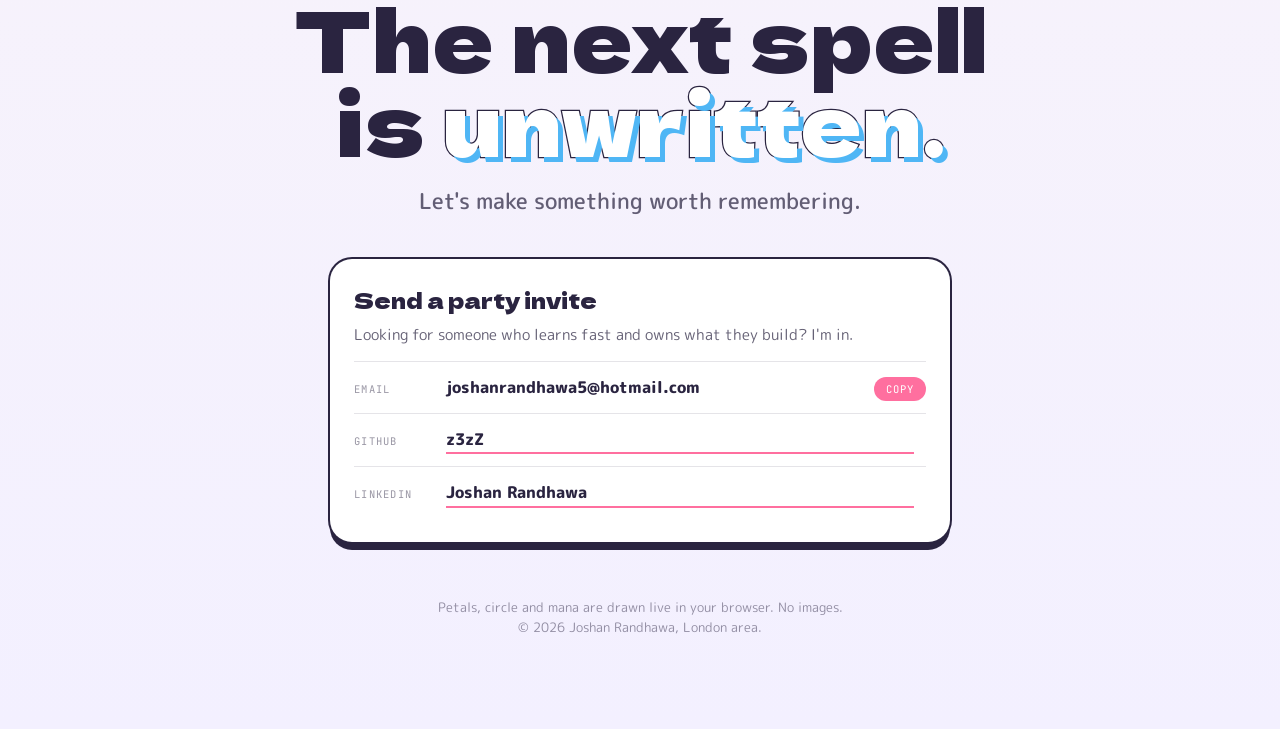
==== commit 08896000: "Move rewnd next to klokd in every world Shared order in arcana.js plus the hand-built lists in Betwe" ====
--- a/academy.html
+++ b/academy.html
@@ -414,10 +414,10 @@
  {b:'a',t:'The Open University',m:'Oct 2026',d:'BSc (Hons) Computer Science with Artificial Intelligence.',g:'14'},
  {b:'c',id:'transcriber',m:'2026 · Tool',g:'15'},
  {b:'c',id:'klokd',m:'MVP built',g:'16'},
- {b:'a',id:'forge',m:'Running',g:'17'},
- {b:'a',id:'agents',m:'Confidential',g:'18'},
- {b:'c',id:'inkd',m:'In development',g:'19'},
- {b:'c',id:'rewnd',m:'In development',g:'20'},
+ {b:'c',id:'rewnd',m:'In development',g:'17'},
+ {b:'a',id:'forge',m:'Running',g:'18'},
+ {b:'a',id:'agents',m:'Confidential',g:'19'},
+ {b:'c',id:'inkd',m:'In development',g:'20'},
  {b:'c',id:'stopwatch',m:'In use',g:'21'},
  {b:'c',id:'ja',m:'Revamp',g:'22'}
 ];
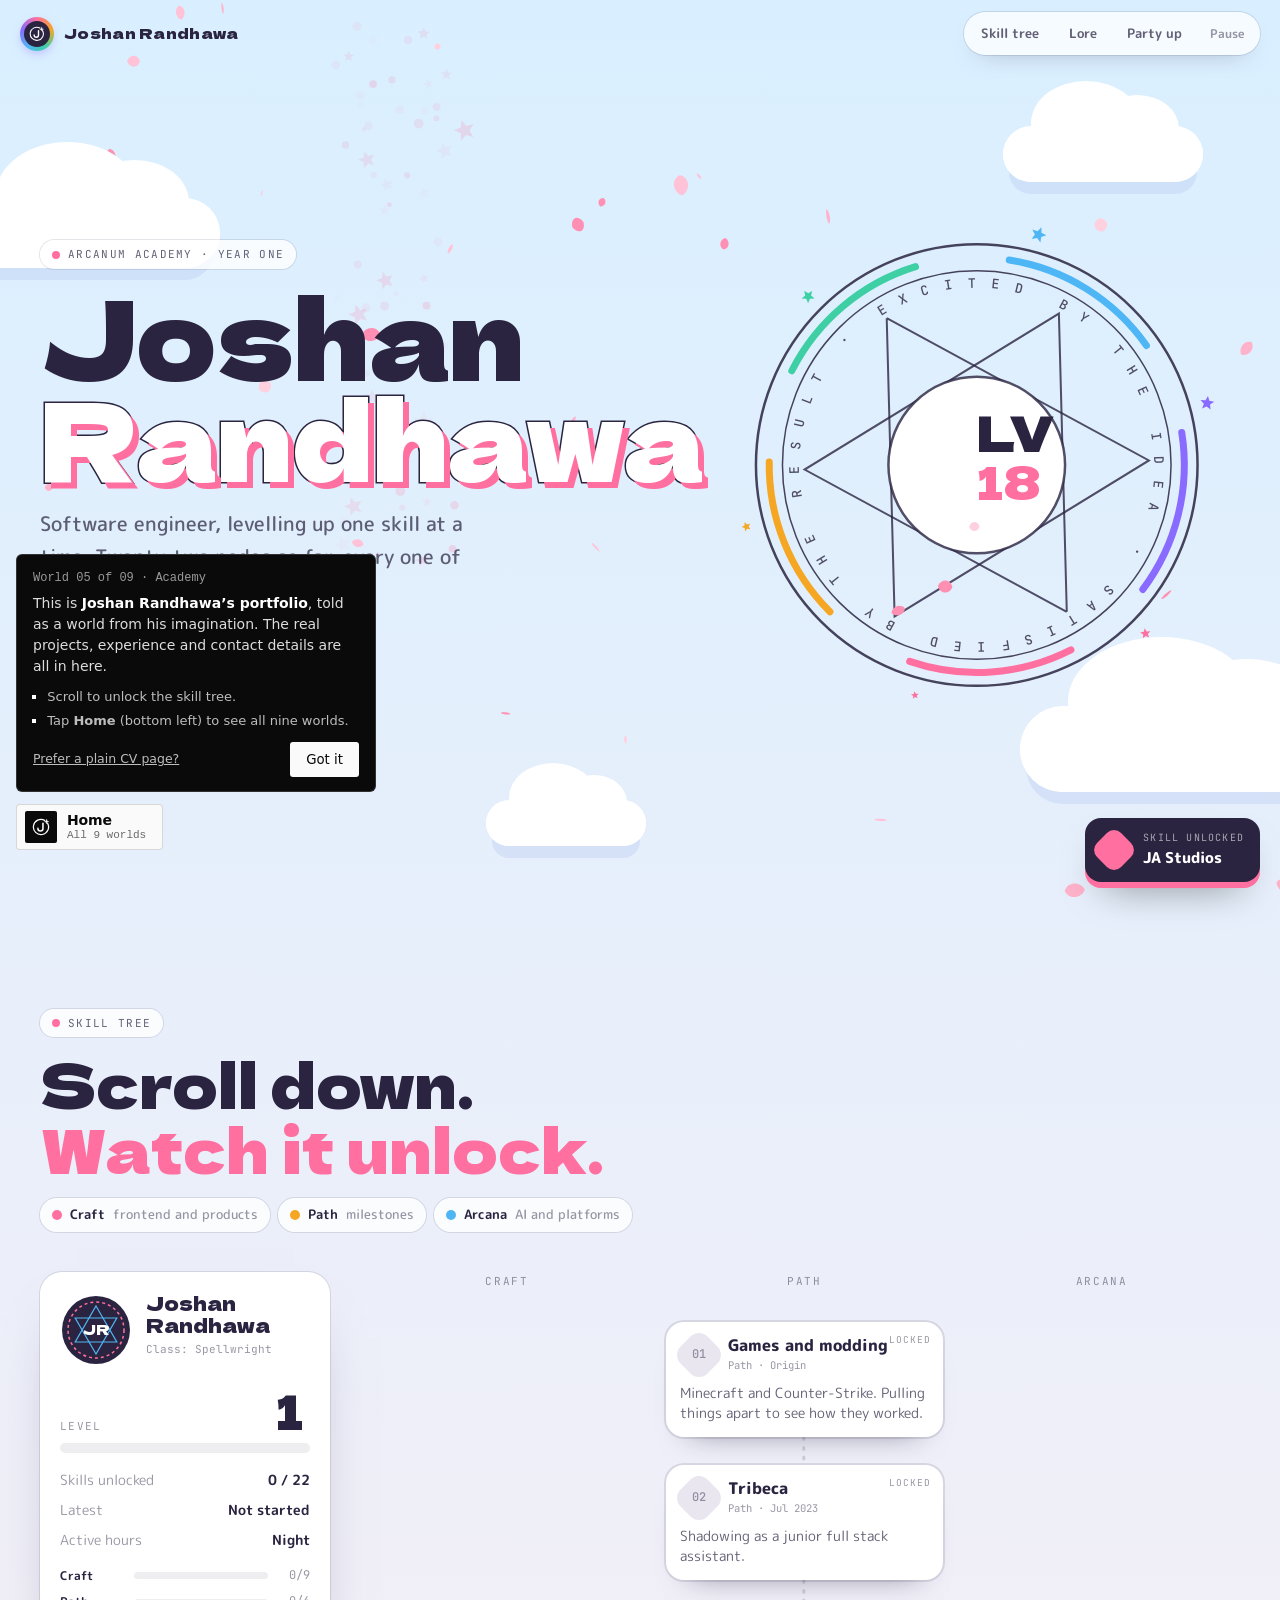
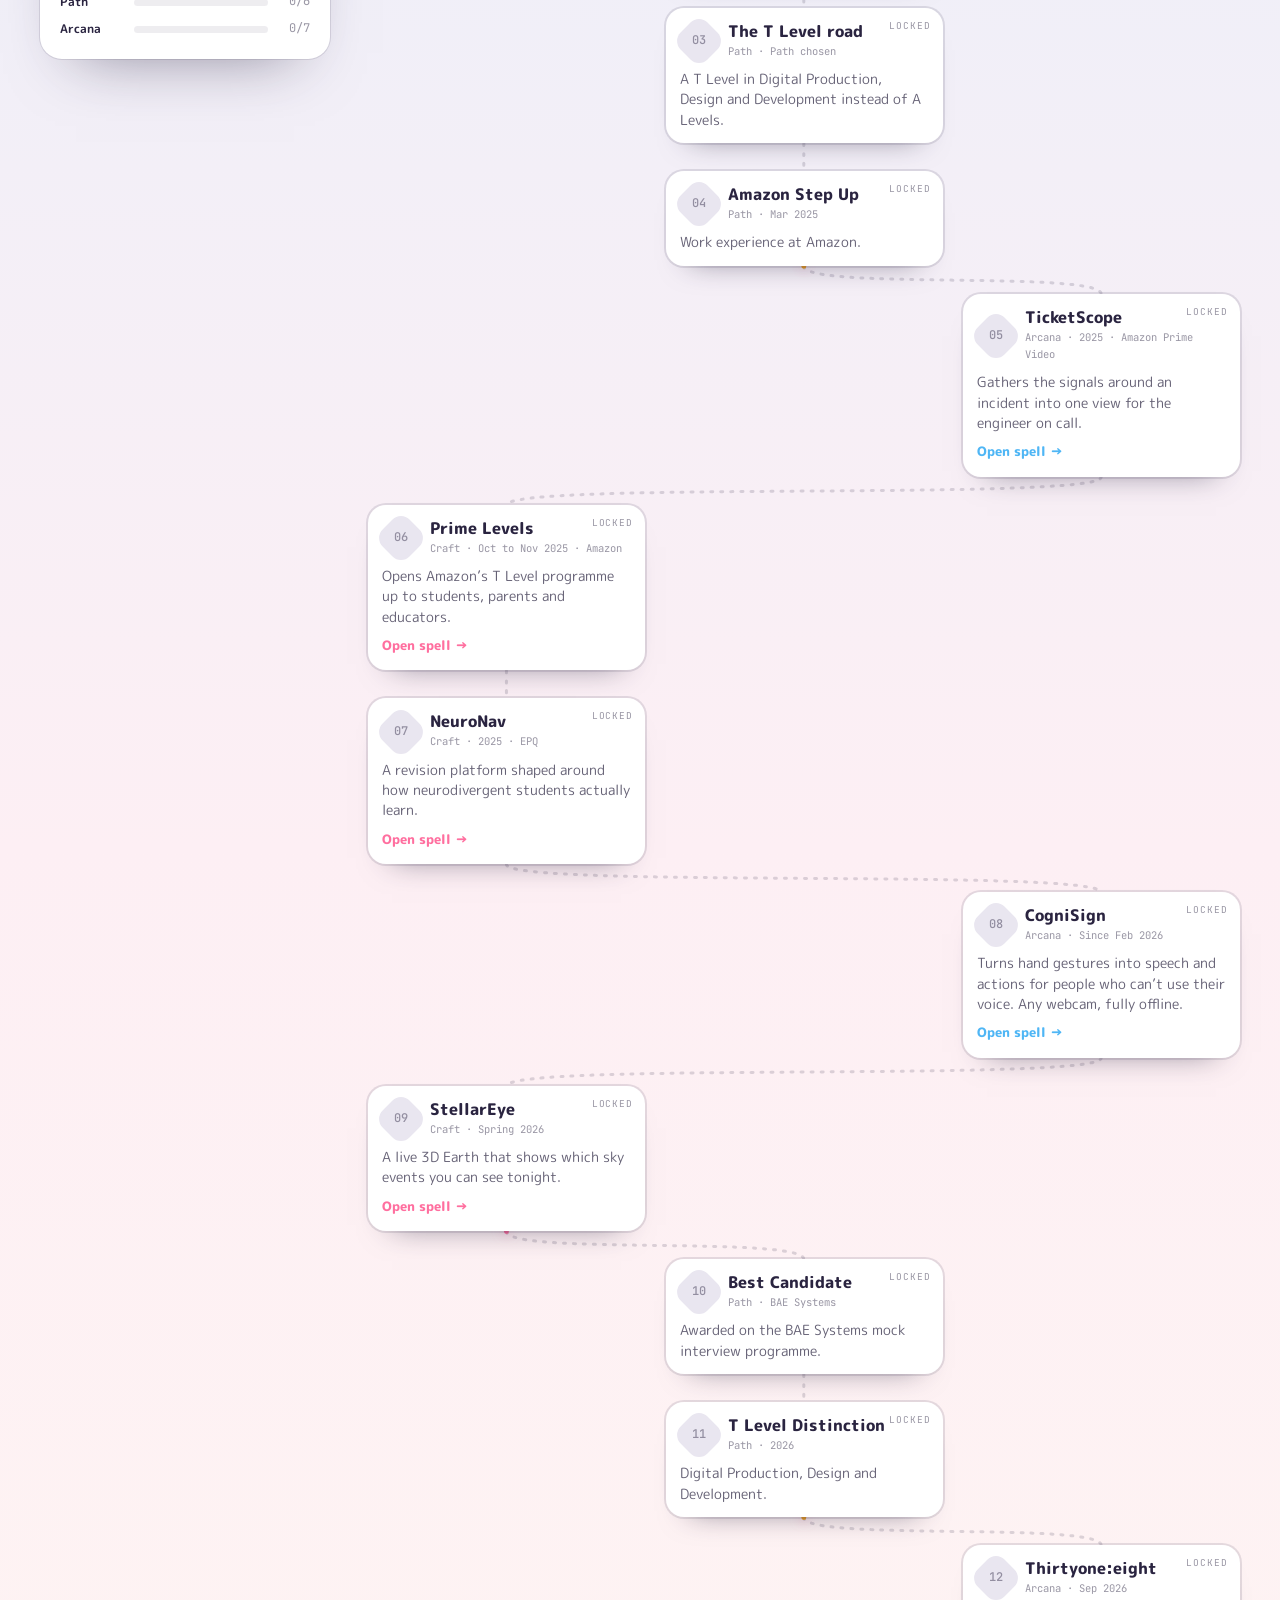
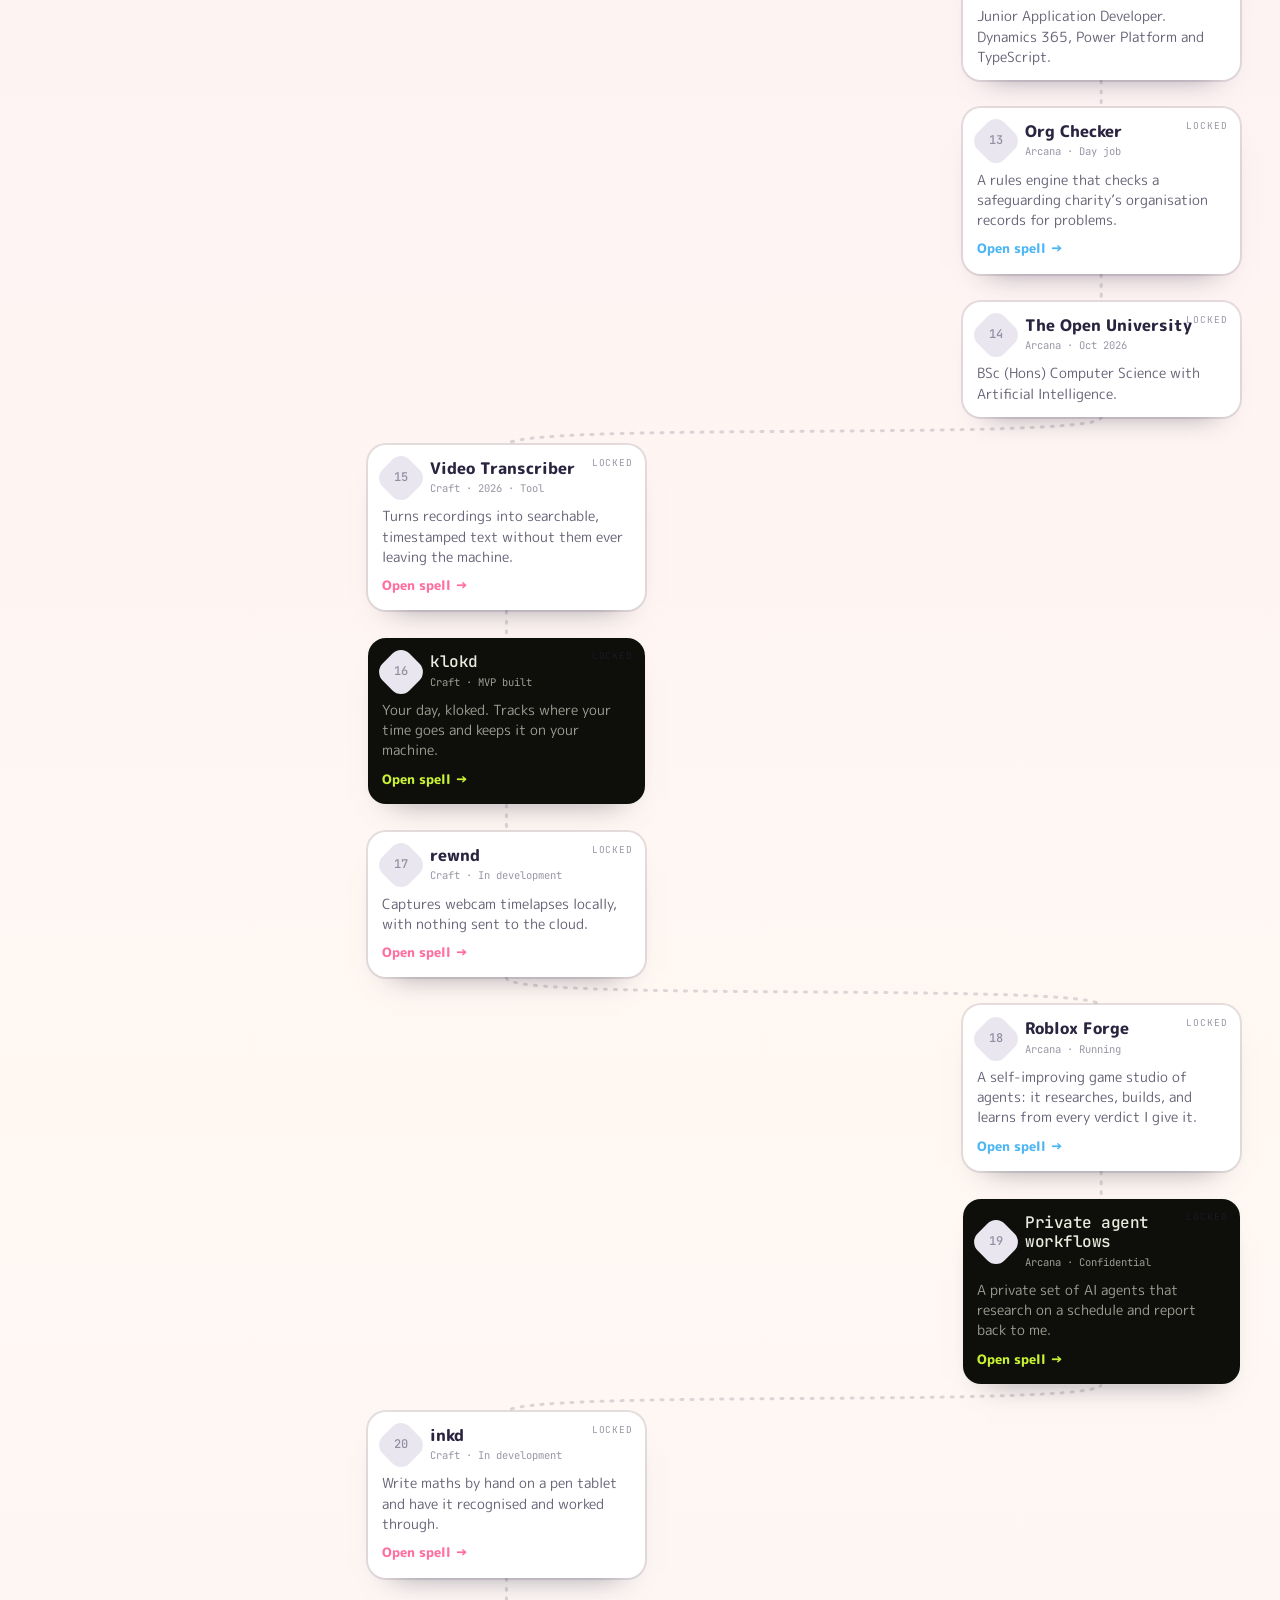
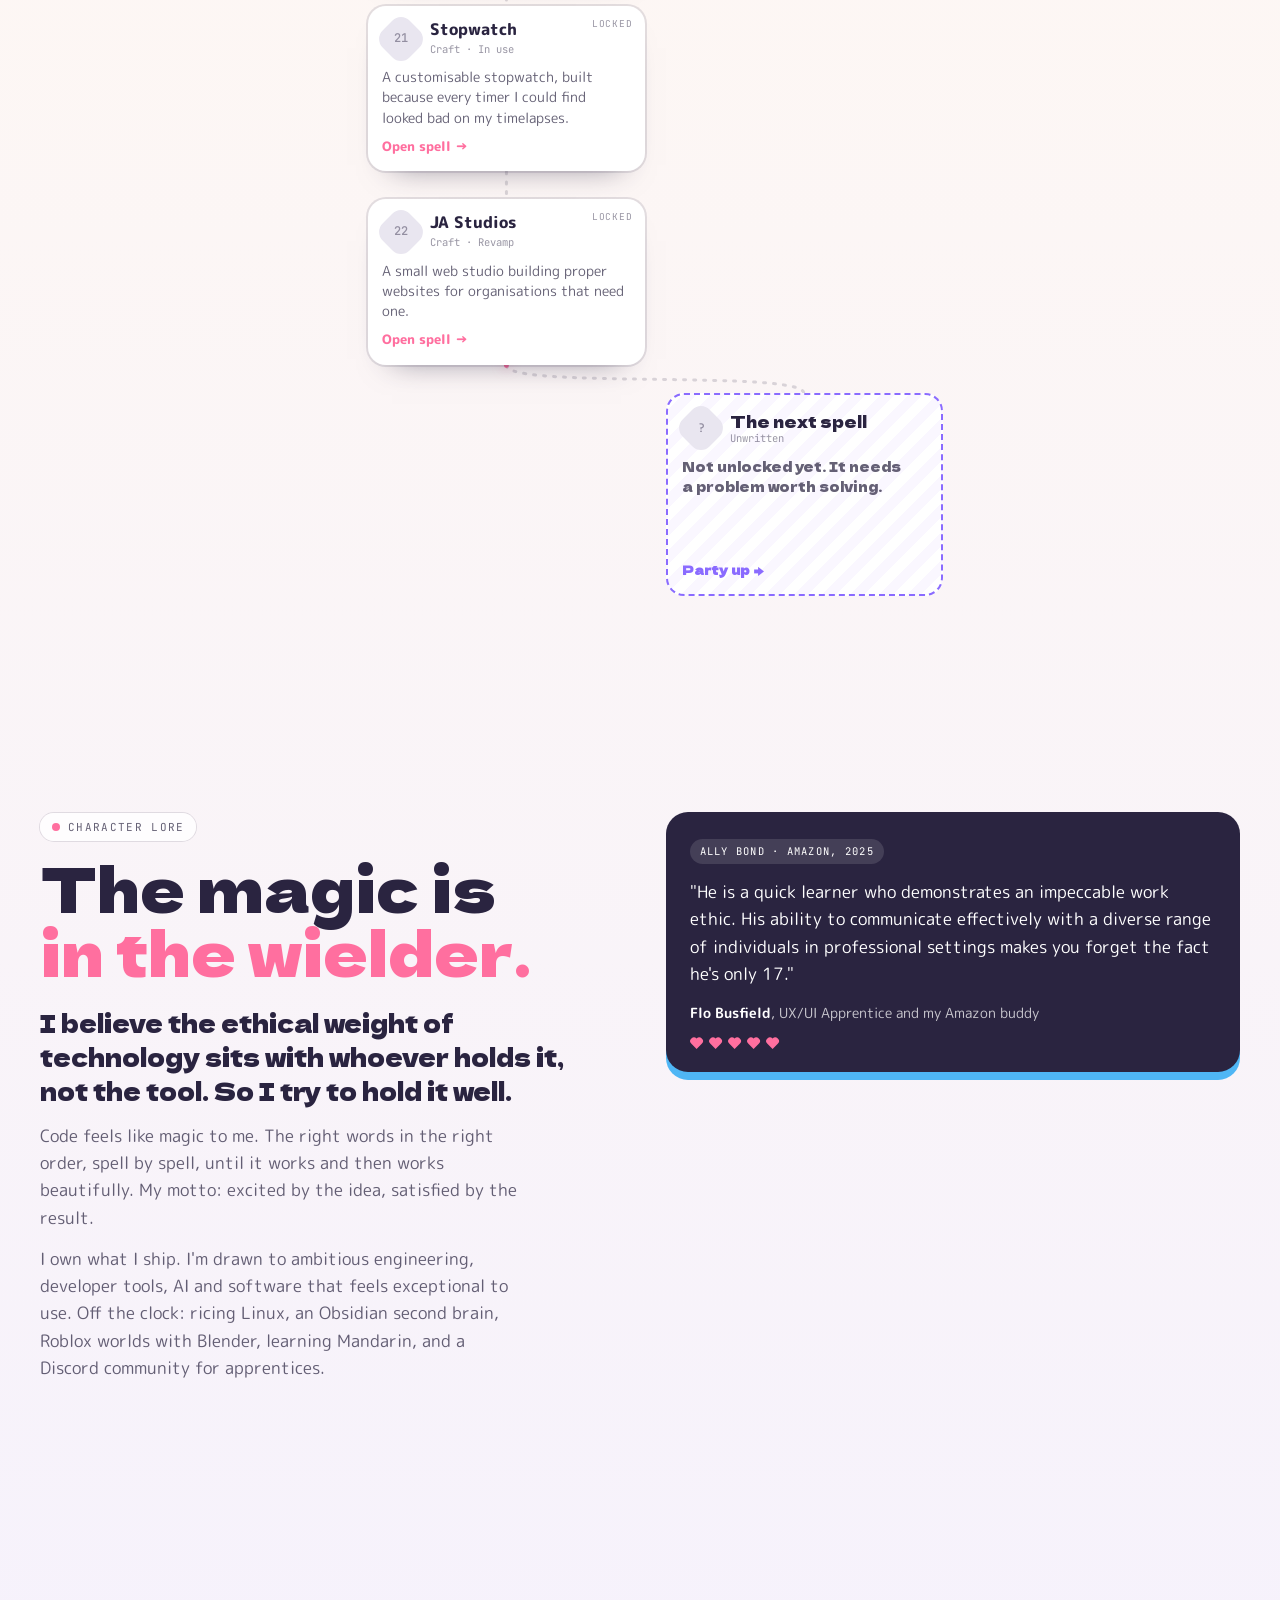
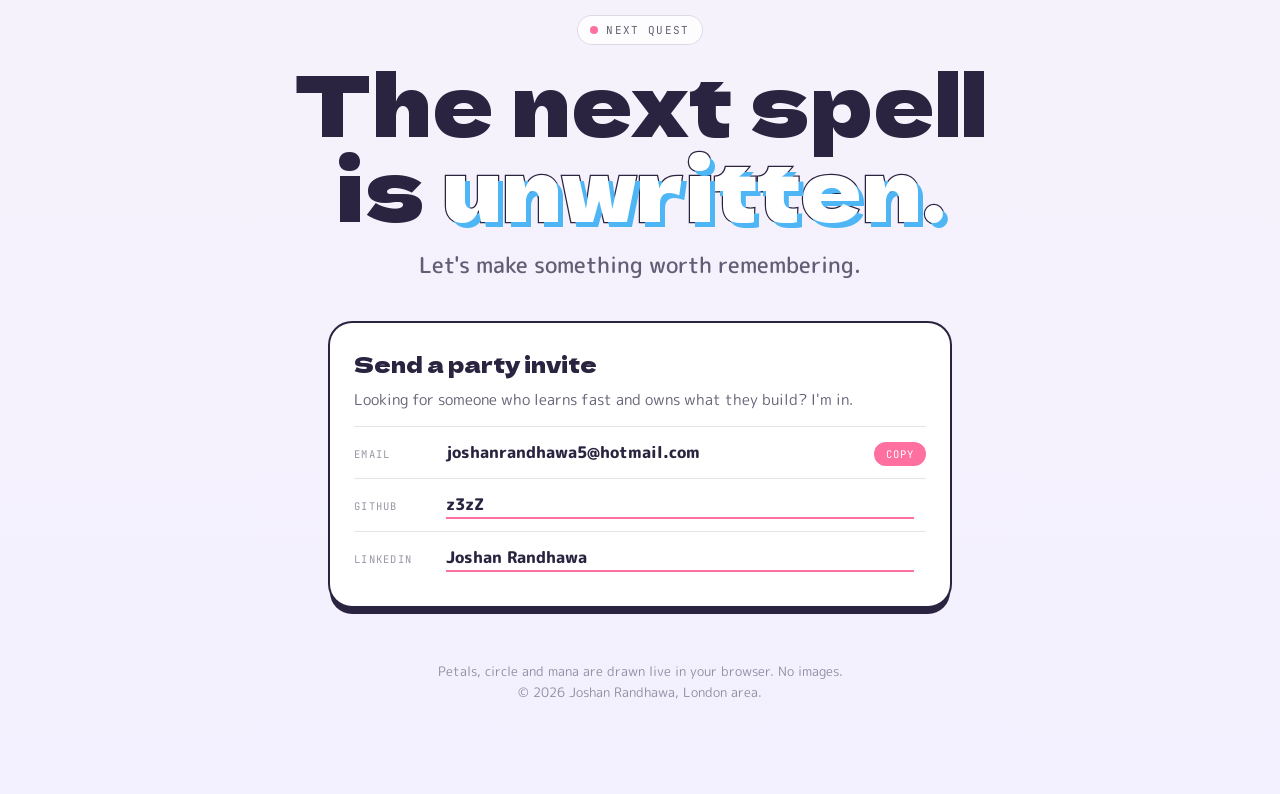
==== commit b44a552d: "Restore the testimonials on every world Puts back Flo Busfield's quote on all ten pages and the Came" ====
--- a/academy.html
+++ b/academy.html
@@ -186,7 +186,7 @@
 
 /* lore */
 #lore{padding-block:12vh}
-.lore{display:grid;grid-template-columns:minmax(0,1fr);gap:clamp(24px,4vw,60px);align-items:start}
+.lore{display:grid;grid-template-columns:minmax(0,1fr) minmax(0,1fr);gap:clamp(24px,4vw,60px);align-items:start}
 .lore .big{font-family:var(--f-display);font-weight:400;font-size:clamp(20px,1.9vw,26px);line-height:1.4;margin:22px 0 0;max-width:26ch}
 .lore p.b{color:var(--ink-dim);font-size:16.5px;max-width:44ch;margin:14px 0 0}
 .bond{margin:0;padding:24px 24px 22px;border-radius:22px;background:var(--ink);color:#fff;position:relative;box-shadow:0 8px 0 var(--sky)}
@@ -350,6 +350,12 @@
         <p class="b">Code feels like magic to me. The right words in the right order, spell by spell, until it works and then works beautifully. My motto: excited by the idea, satisfied by the result.</p>
         <p class="b">I own what I ship. I'm drawn to ambitious engineering, developer tools, AI and software that feels exceptional to use. Off the clock: ricing Linux, an Obsidian second brain, Roblox worlds with Blender, learning Mandarin, and a Discord community for apprentices.</p>
       </div>
+      <figure class="bond">
+        <span class="lbl">Ally bond · Amazon, 2025</span>
+        <blockquote>"He is a quick learner who demonstrates an impeccable work ethic. His ability to communicate effectively with a diverse range of individuals in professional settings makes you forget the fact he's only 17."</blockquote>
+        <figcaption><b>Flo Busfield</b>, UX/UI Apprentice and my Amazon buddy</figcaption>
+        <div class="hearts" aria-hidden="true"><i></i><i></i><i></i><i></i><i></i></div>
+      </figure>
     </div>
   </section>
 
